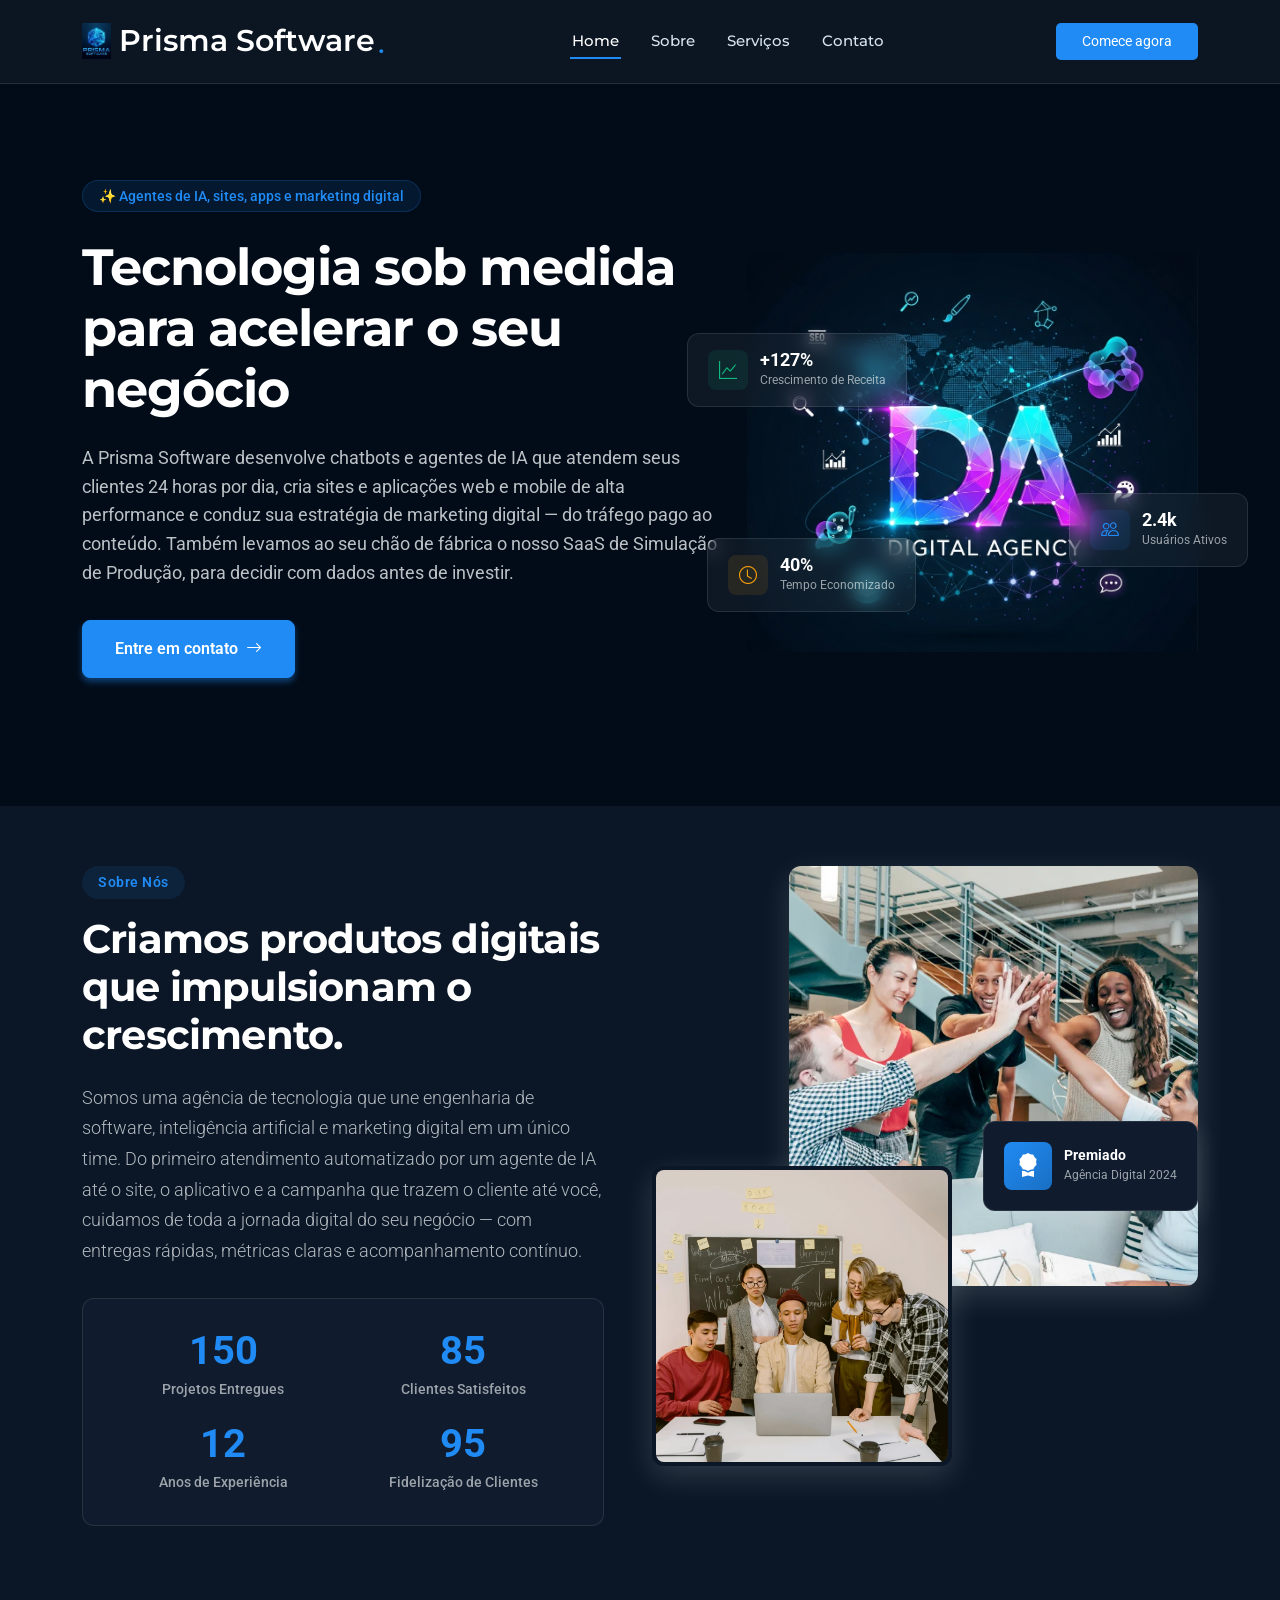
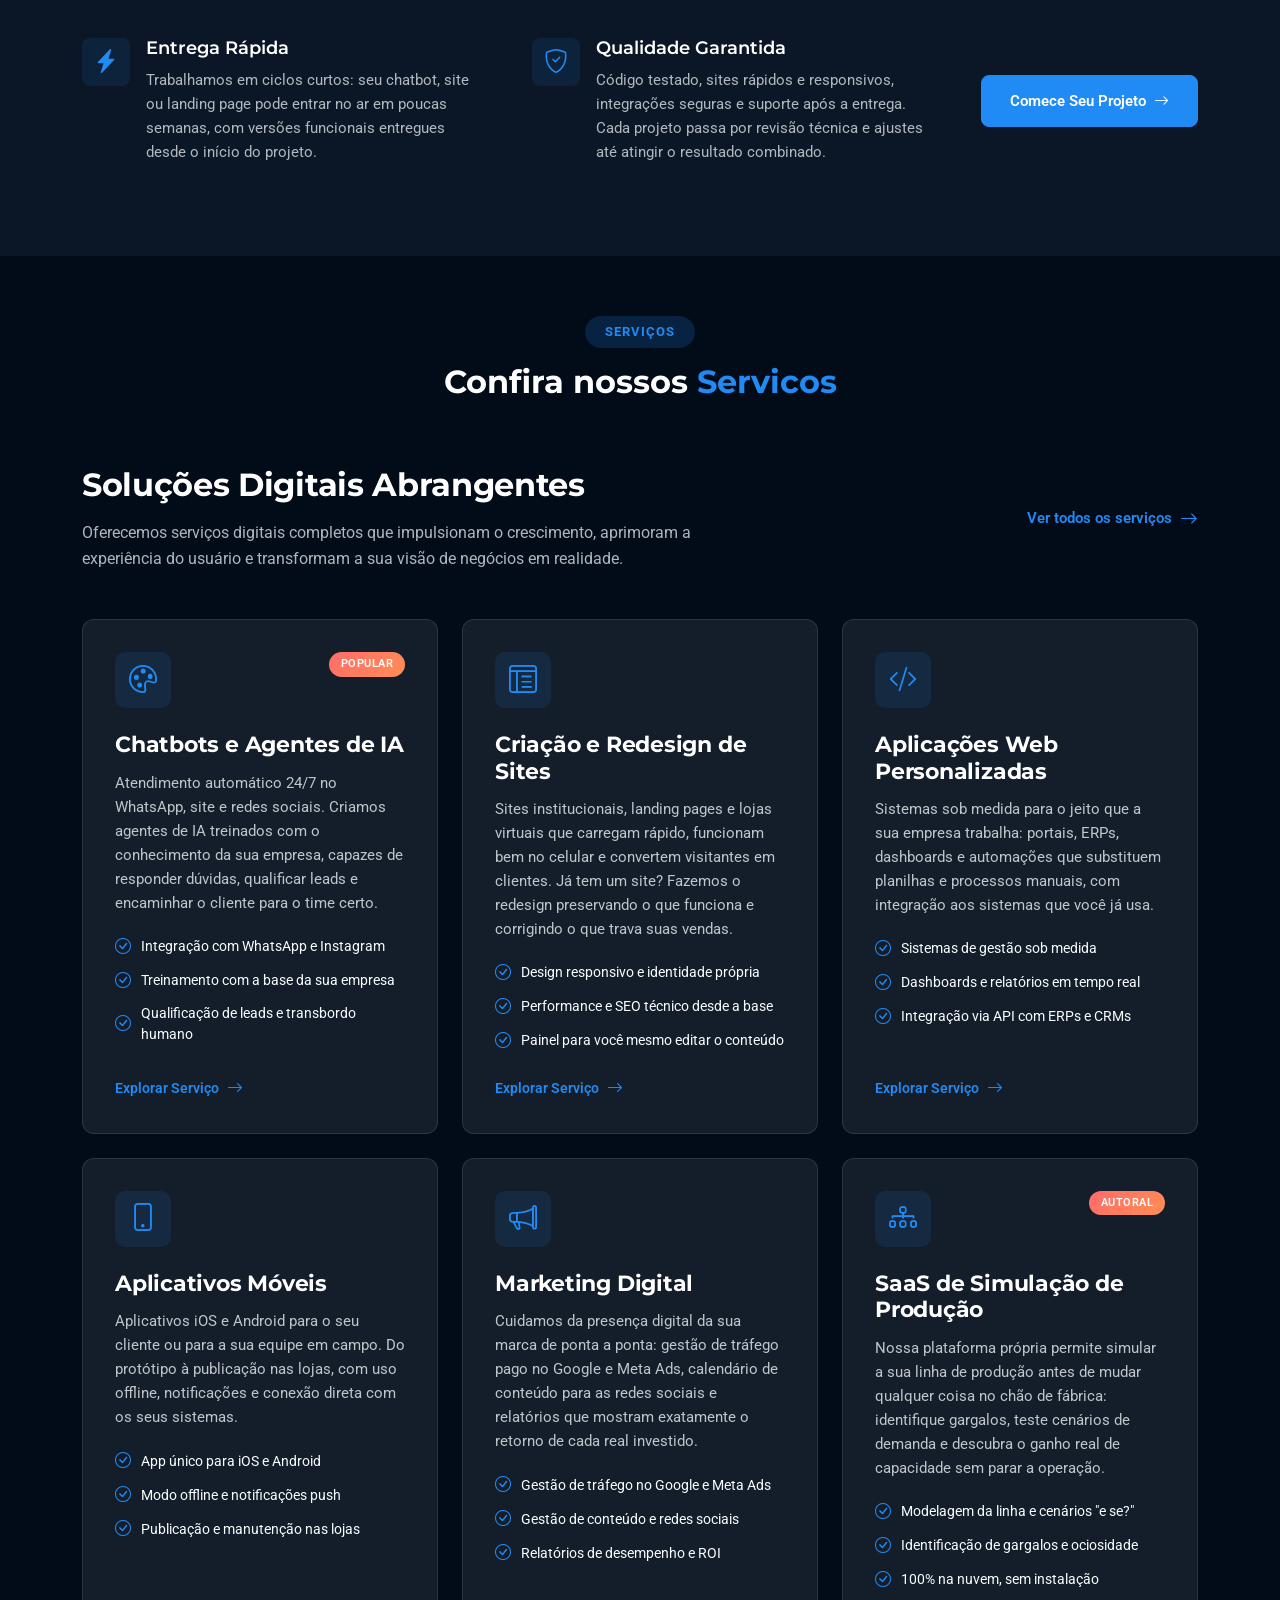
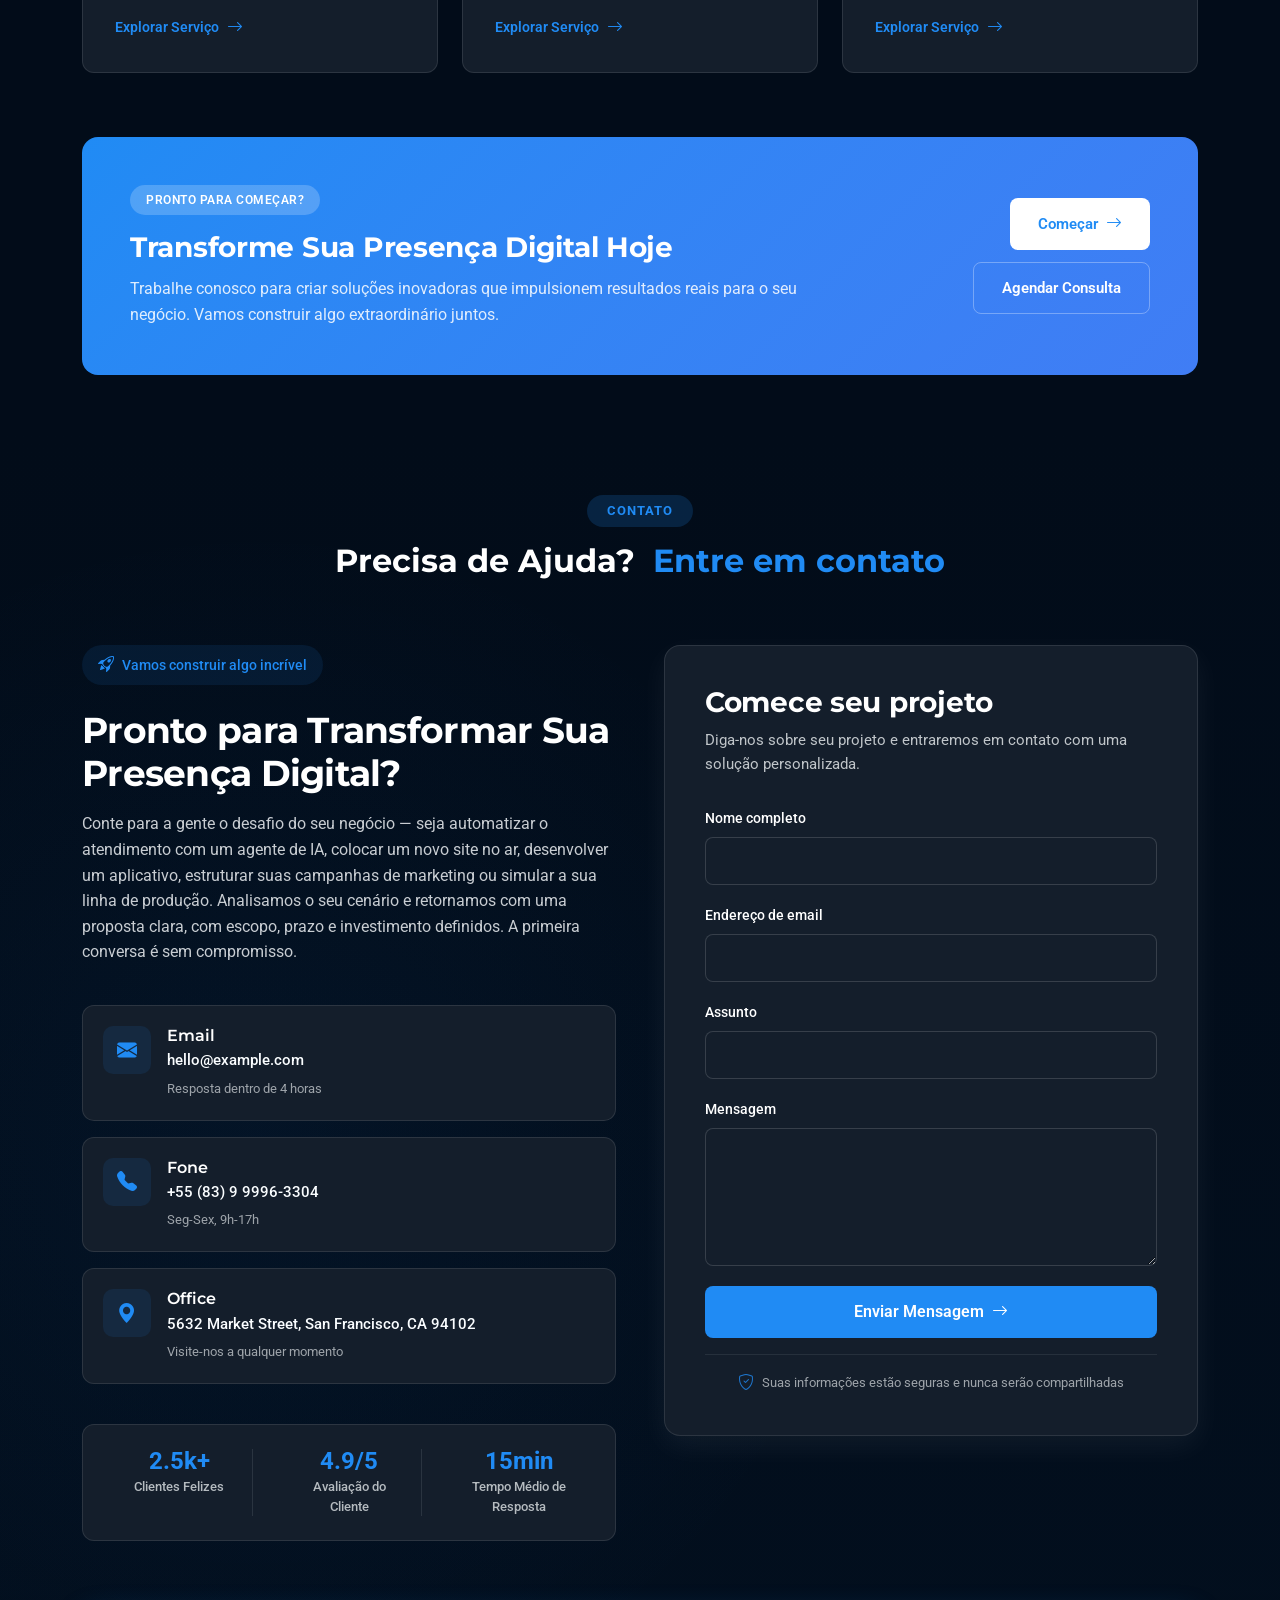
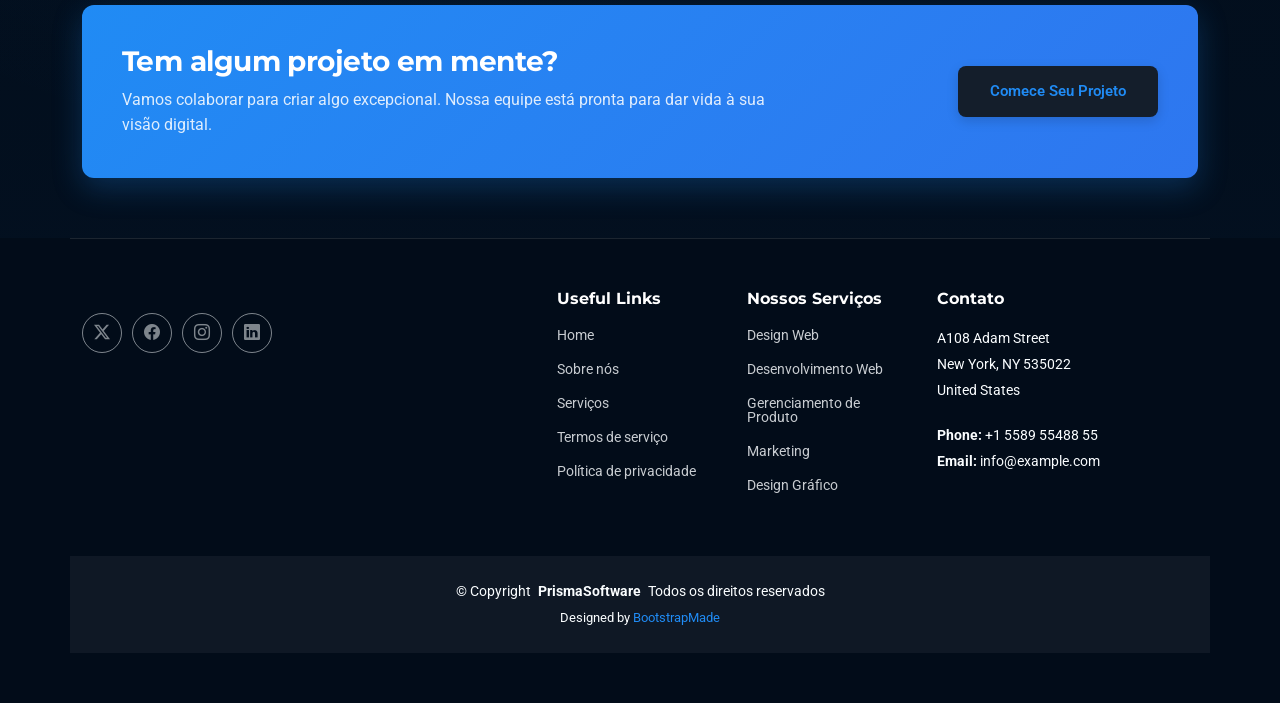
==== index.html @ b10275e1 "First commit" ====
<!DOCTYPE html><html lang="en"><head>
  <meta charset="utf-8">
  <meta content="width=device-width, initial-scale=1.0" name="viewport">
  <title>Index - Prisma Software</title>
  <meta name="description" content="">
  <meta name="keywords" content="">

  <meta name="robots" content="noindex, nofollow">

  <!-- Favicons -->
  <link href="images/favicon.png" rel="icon">
  <link href="images/apple-touch-icon.png" rel="apple-touch-icon">

  <!-- Fonts -->
  <link href="https://fonts.googleapis.com" rel="preconnect">
  <link href="https://fonts.gstatic.com" rel="preconnect" crossorigin="">
  <link href="https://fonts.googleapis.com/css2?family=Roboto:ital,wght@0,100;0,300;0,400;0,500;0,700;0,900;1,100;1,300;1,400;1,500;1,700;1,900&amp;family=Montserrat:ital,wght@0,100;0,200;0,300;0,400;0,500;0,600;0,700;0,800;0,900;1,100;1,200;1,300;1,400;1,500;1,600;1,700;1,800;1,900&amp;display=swap" rel="stylesheet">

  <!-- Vendor CSS Files -->
  <link href="css/bootstrap.min.css" rel="stylesheet">
  <link href="css/bootstrap-icons.css" rel="stylesheet">
  <link href="css/aos.css" rel="stylesheet">
  <link href="css/glightbox.min.css" rel="stylesheet">

  <!-- Main CSS File -->
  <link href="css/main.css" rel="stylesheet">

  <!-- =======================================================
  * Template Name: Forma
  * Template URL: https://bootstrapmade.com/forma-bootstrap-agency-template/
  * Updated: Nov 08 2025 with Bootstrap v5.3.8
  * Author: BootstrapMade.com
  * License: https://bootstrapmade.com/license/
  ======================================================== -->
</head>

<body class="index-page">

  <header id="header" class="header d-flex align-items-center sticky-top">
    <div class="container position-relative d-flex align-items-center justify-content-between">

      <a href="index.html" class="logo d-flex align-items-center me-auto me-xl-0">
        <!-- Uncomment the line below if you also wish to use an image logo -->
        <img src="images/logo.webp" alt="">
        <h1 class="sitename">Prisma Software</h1><span>.</span>
      </a>

      <nav id="navmenu" class="navmenu">
        <ul>
          <li><a href="#hero" class="active">Home</a></li>
          <li><a href="#about">Sobre</a></li>
          <li><a href="#services">Serviços</a></li>
          <!--
          <li class="dropdown"><a href="#"><span>Dropdown</span> <i class="bi bi-chevron-down toggle-dropdown"></i></a>
            <ul>
              <li><a href="#">Dropdown 1</a></li>
              <li class="dropdown"><a href="#"><span>Deep Dropdown</span> <i class="bi bi-chevron-down toggle-dropdown"></i></a>
                <ul>
                  <li><a href="#">Deep Dropdown 1</a></li>
                  <li><a href="#">Deep Dropdown 2</a></li>
                  <li><a href="#">Deep Dropdown 3</a></li>
                  <li><a href="#">Deep Dropdown 4</a></li>
                  <li><a href="#">Deep Dropdown 5</a></li>
                </ul>
              </li>
              <li><a href="#">Dropdown 2</a></li>
              <li><a href="#">Dropdown 3</a></li>
              <li><a href="#">Dropdown 4</a></li>
            </ul>
          </li>
          -->
          <li><a href="#contact">Contato</a></li>
        </ul>
        <i class="mobile-nav-toggle d-xl-none bi bi-list"></i>
      </nav>

      <a class="btn-getstarted" href="index.html#about">Comece agora</a>

    </div>
  </header>

  <main class="main">

    <!-- Hero Section -->
    <section id="hero" class="hero section">

      <div class="container">
        <div class="row align-items-center">
          <div class="col-lg-7" data-aos="fade-up" data-aos-delay="100">
            <div class="hero-content">
              <div class="hero-badge">
                <span class="badge">✨ Agentes de IA, sites, apps e marketing digital</span>
              </div>
              <h1>Tecnologia sob medida para acelerar o seu negócio</h1>
              <p>A Prisma Software desenvolve chatbots e agentes de IA que atendem seus clientes 24 horas por dia, cria sites e aplicações web e mobile de alta performance e conduz sua estratégia de marketing digital — do tráfego pago ao conteúdo. Também levamos ao seu chão de fábrica o nosso SaaS de Simulação de Produção, para decidir com dados antes de investir.</p>
              <div class="hero-buttons">
                <a href="#contact" class="btn btn-primary">
                  <span>Entre em contato</span>
                  <i class="bi bi-arrow-right ms-2"></i>
                </a>
              </div>
            </div>
          </div>
          <div class="col-lg-5" data-aos="fade-up" data-aos-delay="200">
            <div class="hero-visual">
              <div class="product-mockup">
                <div class="mockup-frame">
                  <img src="images/misc-17.webp" alt="Product Dashboard" class="img-fluid">
                </div>
                <div class="floating-card card-1" data-aos="fade-up" data-aos-delay="400">
                  <div class="card-icon">
                    <i class="bi bi-graph-up"></i>
                  </div>
                  <div class="card-content">
                    <div class="card-value">+127%</div>
                    <div class="card-label">Crescimento de Receita</div>
                  </div>
                </div>
                <div class="floating-card card-2" data-aos="fade-up" data-aos-delay="500">
                  <div class="card-icon">
                    <i class="bi bi-people"></i>
                  </div>
                  <div class="card-content">
                    <div class="card-value">2.4k</div>
                    <div class="card-label">Usuários Ativos</div>
                  </div>
                </div>
                <div class="floating-card card-3" data-aos="fade-up" data-aos-delay="600">
                  <div class="card-icon">
                    <i class="bi bi-clock"></i>
                  </div>
                  <div class="card-content">
                    <div class="card-value">40%</div>
                    <div class="card-label">Tempo Economizado</div>
                  </div>
                </div>
              </div>
            </div>
          </div>
        </div>
      </div>

      <div class="hero-background">
        <div class="gradient-blob blob-1"></div>
        <div class="gradient-blob blob-2"></div>
        <div class="grid-pattern"></div>
      </div>

    </section><!-- /Hero Section -->

    <!-- About Section -->
    <section id="about" class="about section light-background">

      <div class="container" data-aos="fade-up" data-aos-delay="100">

        <div class="row gy-4">

          <div class="col-lg-6" data-aos="fade-up" data-aos-delay="200">
            <div class="content-wrapper">
              <div class="section-badge">Sobre Nós</div>
              <h2>Criamos produtos digitais que impulsionam o crescimento.</h2>
              <p class="lead">Somos uma agência de tecnologia que une engenharia de software, inteligência artificial e marketing digital em um único time. Do primeiro atendimento automatizado por um agente de IA até o site, o aplicativo e a campanha que trazem o cliente até você, cuidamos de toda a jornada digital do seu negócio — com entregas rápidas, métricas claras e acompanhamento contínuo.</p>

              <div class="stats-grid">
                <div class="stat-item">
                  <div class="stat-number purecounter" data-purecounter-start="0" data-purecounter-end="150" data-purecounter-duration="1"></div>
                  <div class="stat-label">Projetos Entregues</div>
                </div>
                <div class="stat-item">
                  <div class="stat-number purecounter" data-purecounter-start="0" data-purecounter-end="85" data-purecounter-duration="1"></div>
                  <div class="stat-label">Clientes Satisfeitos</div>
                </div>
                <div class="stat-item">
                  <div class="stat-number purecounter" data-purecounter-start="0" data-purecounter-end="12" data-purecounter-duration="1"></div>
                  <div class="stat-label">Anos de Experiência</div>
                </div>
                <div class="stat-item">
                  <div class="stat-number purecounter" data-purecounter-start="0" data-purecounter-end="95" data-purecounter-duration="1">%</div>
                  <div class="stat-label">Fidelização de Clientes</div>
                </div>
              </div>

            </div>
          </div>

          <div class="col-lg-6" data-aos="fade-up" data-aos-delay="300">
            <div class="image-stack">
              <div class="image-card image-primary">
                <img src="images/about-7.webp" alt="Team collaboration" class="img-fluid">
              </div>
              <div class="image-card image-secondary">
                <img src="images/about-square-5.webp" alt="Digital workspace" class="img-fluid">
              </div>
              <div class="floating-badge">
                <div class="badge-icon">
                  <i class="bi bi-award-fill"></i>
                </div>
                <div class="badge-text">
                  <div class="badge-title">Premiado</div>
                  <div class="badge-subtitle">Agência Digital 2024</div>
                </div>
              </div>
            </div>
          </div>

          <div class="col-12" data-aos="fade-up" data-aos-delay="400">
            <div class="features-row">
              <div class="feature-item">
                <div class="feature-icon">
                  <i class="bi bi-lightning-charge-fill"></i>
                </div>
                <div class="feature-content">
                  <h4>Entrega Rápida</h4>
                  <p>Trabalhamos em ciclos curtos: seu chatbot, site ou landing page pode entrar no ar em poucas semanas, com versões funcionais entregues desde o início do projeto.</p>
                </div>
              </div>
              <div class="feature-item">
                <div class="feature-icon">
                  <i class="bi bi-shield-check"></i>
                </div>
                <div class="feature-content">
                  <h4>Qualidade Garantida</h4>
                  <p>Código testado, sites rápidos e responsivos, integrações seguras e suporte após a entrega. Cada projeto passa por revisão técnica e ajustes até atingir o resultado combinado.</p>
                </div>
              </div>
              <div class="cta-group">
                <a href="#contact" class="btn btn-primary">Comece Seu Projeto <i class="bi bi-arrow-right"></i></a>
              </div>
            </div>
          </div>

        </div>

      </div>

    </section><!-- /About Section -->

    <!-- Services Section -->
    <section id="services" class="services section">

      <!-- Section Title -->
      <div class="container section-title" data-aos="fade-up">
        <h2>Serviços</h2>
        <div><span>Confira nossos</span> <span class="description-title">Servicos</span></div>
      </div><!-- End Section Title -->

      <div class="container" data-aos="fade-up" data-aos-delay="100">

        <div class="section-intro">
          <div class="row align-items-center">
            <div class="col-lg-7">
              <h2 class="intro-title">Soluções Digitais Abrangentes</h2>
              <p class="intro-text">Oferecemos serviços digitais completos que impulsionam o crescimento, aprimoram a experiência do usuário e transformam a sua visão de negócios em realidade.</p>
            </div>
            <div class="col-lg-5 text-lg-end">
              <a href="#contact" class="btn-view-all">Ver todos os serviços <i class="bi bi-arrow-right"></i></a>
            </div>
          </div>
        </div>

        <div class="row gy-4">
          <div class="col-lg-4 col-md-6" data-aos="fade-up" data-aos-delay="150">
            <div class="service-item">
              <div class="service-header">
                <div class="icon-wrapper">
                  <i class="bi bi-palette"></i>
                </div>
                <span class="badge-popular">Popular</span>
              </div>
              <h3>Chatbots e Agentes de IA</h3>
              <p>Atendimento automático 24/7 no WhatsApp, site e redes sociais. Criamos agentes de IA treinados com o conhecimento da sua empresa, capazes de responder dúvidas, qualificar leads e encaminhar o cliente para o time certo.</p>
              <ul class="feature-list">
                <li><i class="bi bi-check-circle"></i> Integração com WhatsApp e Instagram</li>
                <li><i class="bi bi-check-circle"></i> Treinamento com a base da sua empresa</li>
                <li><i class="bi bi-check-circle"></i> Qualificação de leads e transbordo humano</li>
              </ul>
              <a href="#contact" class="service-cta">
                <span>Explorar Serviço</span>
                <i class="bi bi-arrow-right"></i>
              </a>
            </div>
          </div>

          <div class="col-lg-4 col-md-6" data-aos="fade-up" data-aos-delay="200">
            <div class="service-item">
              <div class="service-header">
                <div class="icon-wrapper">
                  <i class="bi bi-layout-text-window-reverse"></i>
                </div>
              </div>
              <h3>Criação e Redesign de Sites</h3>
              <p>Sites institucionais, landing pages e lojas virtuais que carregam rápido, funcionam bem no celular e convertem visitantes em clientes. Já tem um site? Fazemos o redesign preservando o que funciona e corrigindo o que trava suas vendas.</p>
              <ul class="feature-list">
                <li><i class="bi bi-check-circle"></i> Design responsivo e identidade própria</li>
                <li><i class="bi bi-check-circle"></i> Performance e SEO técnico desde a base</li>
                <li><i class="bi bi-check-circle"></i> Painel para você mesmo editar o conteúdo</li>
              </ul>
              <a href="#contact" class="service-cta">
                <span>Explorar Serviço</span>
                <i class="bi bi-arrow-right"></i>
              </a>
            </div>
          </div>

          <div class="col-lg-4 col-md-6" data-aos="fade-up" data-aos-delay="250">
            <div class="service-item">
              <div class="service-header">
                <div class="icon-wrapper">
                  <i class="bi bi-code-slash"></i>
                </div>
              </div>
              <h3>Aplicações Web Personalizadas</h3>
              <p>Sistemas sob medida para o jeito que a sua empresa trabalha: portais, ERPs, dashboards e automações que substituem planilhas e processos manuais, com integração aos sistemas que você já usa.</p>
              <ul class="feature-list">
                <li><i class="bi bi-check-circle"></i> Sistemas de gestão sob medida</li>
                <li><i class="bi bi-check-circle"></i> Dashboards e relatórios em tempo real</li>
                <li><i class="bi bi-check-circle"></i> Integração via API com ERPs e CRMs</li>
              </ul>
              <a href="#contact" class="service-cta">
                <span>Explorar Serviço</span>
                <i class="bi bi-arrow-right"></i>
              </a>
            </div>
          </div>

          <div class="col-lg-4 col-md-6" data-aos="fade-up" data-aos-delay="150">
            <div class="service-item">
              <div class="service-header">
                <div class="icon-wrapper">
                  <i class="bi bi-phone"></i>
                </div>
              </div>
              <h3>Aplicativos Móveis</h3>
              <p>Aplicativos iOS e Android para o seu cliente ou para a sua equipe em campo. Do protótipo à publicação nas lojas, com uso offline, notificações e conexão direta com os seus sistemas.</p>
              <ul class="feature-list">
                <li><i class="bi bi-check-circle"></i> App único para iOS e Android</li>
                <li><i class="bi bi-check-circle"></i> Modo offline e notificações push</li>
                <li><i class="bi bi-check-circle"></i> Publicação e manutenção nas lojas</li>
              </ul>
              <a href="#contact" class="service-cta">
                <span>Explorar Serviço</span>
                <i class="bi bi-arrow-right"></i>
              </a>
            </div>
          </div>

          <div class="col-lg-4 col-md-6" data-aos="fade-up" data-aos-delay="200">
            <div class="service-item">
              <div class="service-header">
                <div class="icon-wrapper">
                  <i class="bi bi-megaphone"></i>
                </div>
              </div>
              <h3>Marketing Digital</h3>
              <p>Cuidamos da presença digital da sua marca de ponta a ponta: gestão de tráfego pago no Google e Meta Ads, calendário de conteúdo para as redes sociais e relatórios que mostram exatamente o retorno de cada real investido.</p>
              <ul class="feature-list">
                <li><i class="bi bi-check-circle"></i> Gestão de tráfego no Google e Meta Ads</li>
                <li><i class="bi bi-check-circle"></i> Gestão de conteúdo e redes sociais</li>
                <li><i class="bi bi-check-circle"></i> Relatórios de desempenho e ROI</li>
              </ul>
              <a href="#contact" class="service-cta">
                <span>Explorar Serviço</span>
                <i class="bi bi-arrow-right"></i>
              </a>
            </div>
          </div>

          <div class="col-lg-4 col-md-6" data-aos="fade-up" data-aos-delay="250">
            <div class="service-item">
              <div class="service-header">
                <div class="icon-wrapper">
                  <i class="bi bi-diagram-3"></i>
                </div>
                <span class="badge-popular">Autoral</span>
              </div>
              <h3>SaaS de Simulação de Produção</h3>
              <p>Nossa plataforma própria permite simular a sua linha de produção antes de mudar qualquer coisa no chão de fábrica: identifique gargalos, teste cenários de demanda e descubra o ganho real de capacidade sem parar a operação.</p>
              <ul class="feature-list">
                <li><i class="bi bi-check-circle"></i> Modelagem da linha e cenários "e se?"</li>
                <li><i class="bi bi-check-circle"></i> Identificação de gargalos e ociosidade</li>
                <li><i class="bi bi-check-circle"></i> 100% na nuvem, sem instalação</li>
              </ul>
              <a href="#contact" class="service-cta">
                <span>Explorar Serviço</span>
                <i class="bi bi-arrow-right"></i>
              </a>
            </div>
          </div>

        </div>

        <div class="cta-banner" data-aos="fade-up" data-aos-delay="300">
          <div class="row align-items-center">
            <div class="col-lg-8">
              <div class="cta-content">
                <div class="cta-badge">Pronto para Começar?</div>
                <h3>Transforme Sua Presença Digital Hoje</h3>
                <p>Trabalhe conosco para criar soluções inovadoras que impulsionem resultados reais para o seu negócio. Vamos construir algo extraordinário juntos.</p>
              </div>
            </div>
            <div class="col-lg-4 text-lg-end">
              <a href="#contact" class="btn-primary">Começar <i class="bi bi-arrow-right"></i></a>
              <a href="#contact" class="btn-secondary">Agendar Consulta</a>
            </div>
          </div>
        </div>

      </div>

    </section><!-- /Services Section -->

    <!-- Contact Section -->
    <section id="contact" class="contact section">

      <!-- Section Title -->
      <div class="container section-title" data-aos="fade-up">
        <h2>Contato</h2>
        <div><span>Precisa de Ajuda?&nbsp;</span> <span class="description-title">Entre em contato</span></div>
      </div><!-- End Section Title -->

      <div class="container">

        <div class="row g-5">

          <div class="col-lg-6">
            <div class="contact-intro">
              <div class="intro-badge">
                <i class="bi bi-rocket-takeoff"></i>
                <span>Vamos construir algo incrível</span>
              </div>
              <h2>Pronto para Transformar Sua Presença Digital?</h2>
              <p>Conte para a gente o desafio do seu negócio — seja automatizar o atendimento com um agente de IA, colocar um novo site no ar, desenvolver um aplicativo, estruturar suas campanhas de marketing ou simular a sua linha de produção. Analisamos o seu cenário e retornamos com uma proposta clara, com escopo, prazo e investimento definidos. A primeira conversa é sem compromisso.</p>
            </div>

            <div class="contact-channels">
              <div class="channel-card">
                <div class="channel-icon">
                  <i class="bi bi-envelope-fill"></i>
                </div>
                <div class="channel-info">
                  <h5>Email</h5>
                  <p><a href="/cdn-cgi/l/email-protection" class="__cf_email__" data-cfemail="8de5e8e1e1e2cde8f5ece0fde1e8a3eee2e0">[email&nbsp;protected]</a></p>
                  <span class="channel-meta">Resposta dentro de 4 horas</span>
                </div>
              </div>

              <div class="channel-card">
                <div class="channel-icon">
                  <i class="bi bi-telephone-fill"></i>
                </div>
                <div class="channel-info">
                  <h5>Fone</h5>
                  <p>+55 (83) 9 9996-3304</p>
                  <span class="channel-meta">Seg-Sex, 9h-17h</span>
                </div>
              </div>

              <div class="channel-card">
                <div class="channel-icon">
                  <i class="bi bi-geo-alt-fill"></i>
                </div>
                <div class="channel-info">
                  <h5>Office</h5>
                  <p>5632 Market Street, San Francisco, CA 94102</p>
                  <span class="channel-meta">Visite-nos a qualquer momento</span>
                </div>
              </div>
            </div>

            <div class="trust-indicators">
              <div class="indicator-item">
                <div class="indicator-value">2.5k+</div>
                <div class="indicator-label">Clientes Felizes</div>
              </div>
              <div class="indicator-item">
                <div class="indicator-value">4.9/5</div>
                <div class="indicator-label">Avaliação do Cliente</div>
              </div>
              <div class="indicator-item">
                <div class="indicator-value">15min</div>
                <div class="indicator-label">Tempo Médio de Resposta</div>
              </div>
            </div>
          </div>

          <div class="col-lg-6">
            <div class="form-wrapper">
              <div class="form-header">
                <h3>Comece seu projeto</h3>
                <p>Diga-nos sobre seu projeto e entraremos em contato com uma solução personalizada.</p>
              </div>

              <form action="forms/contact.php" method="post" class="php-email-form">
                <div class="form-group">
                  <label>Nome completo</label>
                  <input type="text" name="name" class="form-control" required="">
                </div>

                <div class="form-group">
                  <label>Endereço de email</label>
                  <input type="email" name="email" class="form-control" required="">
                </div>

                <div class="form-group">
                  <label for="company">Assunto</label>
                  <input type="text" name="subject" class="form-control" required="">
                </div>

                <div class="form-group">
                  <label>Mensagem</label>
                  <textarea name="message" class="form-control" rows="5" required=""></textarea>
                </div>

                <!-- Honeypot anti-spam: invisível para pessoas, preenchido por bots -->
                <div class="hp-field" aria-hidden="true">
                  <label for="website">Não preencha este campo</label>
                  <input type="text" name="website" id="website" tabindex="-1" autocomplete="off">
                </div>

                <div class="loading">Loading</div>
                <div class="error-message"></div>
                <div class="sent-message">Sua mensagem foi enviada. Obrigado!</div>

                <button type="submit" class="submit-btn">
                  <span>Enviar Mensagem</span>
                  <i class="bi bi-arrow-right"></i>
                </button>

                <div class="form-footer">
                  <i class="bi bi-shield-check"></i>
                  <span>Suas informações estão seguras e nunca serão compartilhadas</span>
                </div>
              </form>
            </div>
          </div>

        </div>

        <div class="cta-box" data-aos="fade-up" data-aos-delay="400">
          <div class="row align-items-center">
            <div class="col-lg-8">
              <h3>Tem algum projeto em mente?</h3>
              <p>Vamos colaborar para criar algo excepcional. Nossa equipe está pronta para dar vida à sua visão digital.</p>
            </div>
            <div class="col-lg-4 text-lg-end">
              <a href="#contact" class="btn-primary">Comece Seu Projeto</a>
            </div>
          </div>
        </div>

      </div>

    </section><!-- /Contact Section -->

  </main>

  <footer id="footer" class="footer">

    <div class="container footer-top">
      <div class="row gy-4">
        <div class="col-lg-5 col-md-12 footer-about">
          <div class="social-links d-flex mt-4">
            <a href=""><i class="bi bi-twitter-x"></i></a>
            <a href=""><i class="bi bi-facebook"></i></a>
            <a href=""><i class="bi bi-instagram"></i></a>
            <a href=""><i class="bi bi-linkedin"></i></a>
          </div>
        </div>

        <div class="col-lg-2 col-6 footer-links">
          <h4>Useful Links</h4>
          <ul>
            <li><a href="#">Home</a></li>
            <li><a href="#">Sobre nós</a></li>
            <li><a href="#">Serviços</a></li>
            <li><a href="#">Termos de serviço</a></li>
            <li><a href="#">Política de privacidade</a></li>
          </ul>
        </div>

        <div class="col-lg-2 col-6 footer-links">
          <h4>Nossos Serviços</h4>
          <ul>
            <li><a href="#">Design Web</a></li>
            <li><a href="#">Desenvolvimento Web</a></li>
            <li><a href="#">Gerenciamento de Produto</a></li>
            <li><a href="#">Marketing</a></li>
            <li><a href="#">Design Gráfico</a></li>
          </ul>
        </div>

        <div class="col-lg-3 col-md-12 footer-contact text-center text-md-start">
          <h4>Contato</h4>
          <p>A108 Adam Street</p>
          <p>New York, NY 535022</p>
          <p>United States</p>
          <p class="mt-4"><strong>Phone:</strong> <span>+1 5589 55488 55</span></p>
          <p><strong>Email:</strong> <span><a href="/cdn-cgi/l/email-protection" class="__cf_email__" data-cfemail="721b1c141d32170a131f021e175c111d1f">[email&nbsp;protected]</a></span></p>
        </div>

      </div>
    </div>

    <div class="container copyright text-center mt-4">
      <p>© <span>Copyright</span> <strong class="px-1 sitename">PrismaSoftware</strong> <span>Todos os direitos reservados</span></p>
      <div class="credits">
        <!-- All the links in the footer should remain intact. -->
        <!-- You can delete the links only if you've purchased the pro version. -->
        <!-- Licensing information: https://bootstrapmade.com/license/ -->
        <!-- Purchase the pro version with working PHP/AJAX contact form: [buy-url] -->
        Designed by <a href="https://bootstrapmade.com/">BootstrapMade</a>
      </div>
    </div>

  </footer>

  <!-- Scroll Top -->
  <a href="#" id="scroll-top" class="scroll-top d-flex align-items-center justify-content-center"><i class="bi bi-arrow-up-short"></i></a>

  <!-- Preloader -->
  <div id="preloader"></div>

  <!-- Vendor JS Files -->
  <script data-cfasync="false" src="js/email-decode.min.js"></script><script src="js/bootstrap.bundle.min.js"></script>
  <script src="js/validate.js"></script>
  <script src="js/aos.js"></script>
  <script src="js/glightbox.min.js"></script>
  <script src="js/purecounter_vanilla.js"></script>
  <script src="js/imagesloaded.pkgd.min.js"></script>
  <script src="js/isotope.pkgd.min.js"></script>

  <!-- Main JS File -->
  <script src="js/main.js"></script>

<script type="module" src="https://static.cloudflareinsights.com/beacon.min.js/v4513226cdae34746b4dedf0b4dfa099e1781791509496" data-cf-beacon="{&quot;version&quot;:&quot;2024.11.0&quot;,&quot;token&quot;:&quot;68c5ca450bae485a842ff76066d69420&quot;}"></script>


</body></html>
---- css/main.css ----
/**
* Template Name: Forma
* Template URL: https://bootstrapmade.com/forma-bootstrap-agency-template/
* Updated: Nov 08 2025 with Bootstrap v5.3.8
* Author: BootstrapMade.com
* License: https://bootstrapmade.com/license/
*/

@charset "UTF-8";

/*--------------------------------------------------------------
# Font & Color Variables
# Help: https://bootstrapmade.com/color-system/
--------------------------------------------------------------*/
/* Fonts */
:root {
  --default-font: "Roboto",  system-ui, -apple-system, "Segoe UI", Roboto, "Helvetica Neue", Arial, "Noto Sans", "Liberation Sans", sans-serif, "Apple Color Emoji", "Segoe UI Emoji", "Segoe UI Symbol", "Noto Color Emoji";
  --heading-font: "Montserrat",  sans-serif;
  --nav-font: "Montserrat",  sans-serif;
}

/* Global Colors - The following color variables are used throughout the website. Updating them here will change the color scheme of the entire website */
:root { 
  --background-color: #020c19; /* Background color for the entire website, including individual sections */
  --default-color: #fafdff; /* Default color used for the majority of the text content across the entire website */
  --heading-color: #ffffff; /* Color for headings, subheadings and title throughout the website */
  --accent-color: #208bf4; /* Accent color that represents your brand on the website. It's used for buttons, links, and other elements that need to stand out */
  --surface-color: #141e2b; /* The surface color is used as a background of boxed elements within sections, such as cards, icon boxes, or other elements that require a visual separation from the global background. */
  --contrast-color: #ffffff; /* Contrast color for text, ensuring readability against backgrounds of accent, heading, or default colors. */
}

/* Nav Menu Colors - The following color variables are used specifically for the navigation menu. They are separate from the global colors to allow for more customization options */
:root {
  --nav-color: #d8e4f0;  /* The default color of the main navmenu links */
  --nav-hover-color: #ffffff; /* Applied to main navmenu links when they are hovered over or active */
  --nav-mobile-background-color: #1b2634; /* Used as the background color for mobile navigation menu */
  --nav-dropdown-background-color: #1b2634; /* Used as the background color for dropdown items that appear when hovering over primary navigation items */
  --nav-dropdown-color: #fafdff; /* Used for navigation links of the dropdown items in the navigation menu. */
  --nav-dropdown-hover-color: #208bf4; /* Similar to --nav-hover-color, this color is applied to dropdown navigation links when they are hovered over. */
}

/* Color Presets - These classes override global colors when applied to any section or element, providing reuse of the sam color scheme. */

.light-background {
  --background-color: #0b1727;
  --surface-color: #101c2d;
}

.dark-background {
  --background-color: #000000;
  --default-color: #ffffff;
  --heading-color: #ffffff;
  --surface-color: #020c19;
  --contrast-color: #ffffff;
}

/* Smooth scroll */
:root {
  scroll-behavior: smooth;
}

/*--------------------------------------------------------------
# General Styling & Shared Classes
--------------------------------------------------------------*/
body {
  color: var(--default-color);
  background-color: var(--background-color);
  font-family: var(--default-font);
}

a {
  color: var(--accent-color);
  text-decoration: none;
  transition: 0.3s;
}

a:hover {
  color: color-mix(in srgb, var(--accent-color), transparent 25%);
  text-decoration: none;
}

h1,
h2,
h3,
h4,
h5,
h6 {
  color: var(--heading-color);
  font-family: var(--heading-font);
}

/* PHP Email Form Messages
------------------------------*/
.php-email-form .error-message {
  display: none;
  background: #df1529;
  color: #ffffff;
  text-align: left;
  padding: 15px;
  margin-bottom: 24px;
  font-weight: 600;
}

.php-email-form .sent-message {
  display: none;
  color: #ffffff;
  background: #059652;
  text-align: center;
  padding: 15px;
  margin-bottom: 24px;
  font-weight: 600;
}

.php-email-form .loading {
  display: none;
  background: var(--surface-color);
  text-align: center;
  padding: 15px;
  margin-bottom: 24px;
}

.php-email-form .loading:before {
  content: "";
  display: inline-block;
  border-radius: 50%;
  width: 24px;
  height: 24px;
  margin: 0 10px -6px 0;
  border: 3px solid var(--accent-color);
  border-top-color: var(--surface-color);
  animation: php-email-form-loading 1s linear infinite;
}

@keyframes php-email-form-loading {
  0% {
    transform: rotate(0deg);
  }

  100% {
    transform: rotate(360deg);
  }
}

/*--------------------------------------------------------------
# Global Header
--------------------------------------------------------------*/
.header {
  --background-color: #0c1623;
  --surface-color: #1b2430;
  color: var(--default-color);
  background-color: var(--background-color);
  padding: 15px 0;
  transition: all 0.5s;
  z-index: 997;
  border-bottom: 1px solid color-mix(in srgb, var(--default-color), transparent 90%);
}

.header .logo {
  line-height: 1;
}

.header .logo img {
  max-height: 36px;
  margin-right: 8px;
}

.header .logo h1 {
  font-size: 30px;
  margin: 0;
  font-weight: 600;
  color: var(--heading-color);
}

.header .logo span {
  font-size: 34px;
  padding-left: 2px;
  color: var(--accent-color);
}

.header .btn-getstarted,
.header .btn-getstarted:focus {
  color: var(--contrast-color);
  background: var(--accent-color);
  font-size: 14px;
  padding: 8px 26px;
  margin: 0;
  border-radius: 5px;
  transition: 0.3s;
}

.header .btn-getstarted:hover,
.header .btn-getstarted:focus:hover {
  color: var(--contrast-color);
  background: color-mix(in srgb, var(--accent-color), transparent 15%);
}

@media (max-width: 1200px) {
  .header .logo {
    order: 1;
  }

  .header .btn-getstarted {
    order: 2;
    margin: 0 15px 0 0;
    padding: 6px 20px;
  }

  .header .navmenu {
    order: 3;
  }
}

/*--------------------------------------------------------------
# Navigation Menu
--------------------------------------------------------------*/
/* Desktop Navigation */
@media (min-width: 1200px) {
  .navmenu {
    padding: 0;
  }

  .navmenu ul {
    margin: 0;
    padding: 0;
    display: flex;
    list-style: none;
    align-items: center;
  }

  .navmenu li {
    position: relative;
  }

  .navmenu>ul>li {
    white-space: nowrap;
    padding: 15px 14px;
  }

  .navmenu>ul>li:last-child {
    padding-right: 0;
  }

  .navmenu a,
  .navmenu a:focus {
    color: var(--nav-color);
    font-size: 15px;
    padding: 0 2px;
    font-family: var(--nav-font);
    font-weight: 500;
    display: flex;
    align-items: center;
    justify-content: space-between;
    white-space: nowrap;
    transition: 0.3s;
    position: relative;
  }

  .navmenu a i,
  .navmenu a:focus i {
    font-size: 12px;
    line-height: 0;
    margin-left: 5px;
    transition: 0.3s;
  }

  .navmenu>ul>li>a:before {
    content: "";
    position: absolute;
    width: 100%;
    height: 2px;
    bottom: -6px;
    left: 0;
    background-color: var(--accent-color);
    visibility: hidden;
    width: 0px;
    transition: all 0.3s ease-in-out 0s;
  }

  .navmenu a:hover:before,
  .navmenu li:hover>a:before,
  .navmenu .active:before {
    visibility: visible;
    width: 100%;
  }

  .navmenu li:hover>a,
  .navmenu .active,
  .navmenu .active:focus {
    color: var(--nav-hover-color);
  }

  .navmenu .dropdown ul {
    margin: 0;
    padding: 10px 0;
    background: var(--nav-dropdown-background-color);
    display: block;
    position: absolute;
    visibility: hidden;
    left: 14px;
    top: 130%;
    opacity: 0;
    transition: 0.3s;
    border-radius: 4px;
    z-index: 99;
    box-shadow: 0px 0px 30px rgba(0, 0, 0, 0.1);
  }

  .navmenu .dropdown ul li {
    min-width: 200px;
  }

  .navmenu .dropdown ul a {
    padding: 10px 20px;
    font-size: 15px;
    text-transform: none;
    color: var(--nav-dropdown-color);
  }

  .navmenu .dropdown ul a i {
    font-size: 12px;
  }

  .navmenu .dropdown ul a:hover,
  .navmenu .dropdown ul .active:hover,
  .navmenu .dropdown ul li:hover>a {
    color: var(--nav-dropdown-hover-color);
  }

  .navmenu .dropdown:hover>ul {
    opacity: 1;
    top: 100%;
    visibility: visible;
  }

  .navmenu .dropdown .dropdown ul {
    top: 0;
    left: -90%;
    visibility: hidden;
  }

  .navmenu .dropdown .dropdown:hover>ul {
    opacity: 1;
    top: 0;
    left: -100%;
    visibility: visible;
  }
}

/* Mobile Navigation */
@media (max-width: 1199px) {
  .mobile-nav-toggle {
    color: var(--nav-color);
    font-size: 28px;
    line-height: 0;
    margin-right: 10px;
    cursor: pointer;
    transition: color 0.3s;
  }

  .navmenu {
    padding: 0;
    z-index: 9997;
  }

  .navmenu ul {
    display: none;
    list-style: none;
    position: absolute;
    inset: 60px 20px 20px 20px;
    padding: 10px 0;
    margin: 0;
    border-radius: 6px;
    background-color: var(--nav-mobile-background-color);
    border: 1px solid color-mix(in srgb, var(--default-color), transparent 90%);
    box-shadow: none;
    overflow-y: auto;
    transition: 0.3s;
    z-index: 9998;
  }

  .navmenu a,
  .navmenu a:focus {
    color: var(--nav-dropdown-color);
    padding: 10px 20px;
    font-family: var(--nav-font);
    font-size: 17px;
    font-weight: 500;
    display: flex;
    align-items: center;
    justify-content: space-between;
    white-space: nowrap;
    transition: 0.3s;
  }

  .navmenu a i,
  .navmenu a:focus i {
    font-size: 12px;
    line-height: 0;
    margin-left: 5px;
    width: 30px;
    height: 30px;
    display: flex;
    align-items: center;
    justify-content: center;
    border-radius: 50%;
    transition: 0.3s;
    background-color: color-mix(in srgb, var(--accent-color), transparent 90%);
  }

  .navmenu a i:hover,
  .navmenu a:focus i:hover {
    background-color: var(--accent-color);
    color: var(--contrast-color);
  }

  .navmenu a:hover,
  .navmenu .active,
  .navmenu .active:focus {
    color: var(--nav-dropdown-hover-color);
  }

  .navmenu .active i,
  .navmenu .active:focus i {
    background-color: var(--accent-color);
    color: var(--contrast-color);
    transform: rotate(180deg);
  }

  .navmenu .dropdown ul {
    position: static;
    display: none;
    z-index: 99;
    padding: 10px 0;
    margin: 10px 20px;
    background-color: var(--nav-dropdown-background-color);
    transition: all 0.5s ease-in-out;
  }

  .navmenu .dropdown ul ul {
    background-color: rgba(33, 37, 41, 0.1);
  }

  .navmenu .dropdown>.dropdown-active {
    display: block;
    background-color: rgba(33, 37, 41, 0.03);
  }

  .mobile-nav-active {
    overflow: hidden;
  }

  .mobile-nav-active .mobile-nav-toggle {
    color: #fff;
    position: absolute;
    font-size: 32px;
    top: 15px;
    right: 15px;
    margin-right: 0;
    z-index: 9999;
  }

  .mobile-nav-active .navmenu {
    position: fixed;
    overflow: hidden;
    inset: 0;
    background: rgba(33, 37, 41, 0.8);
    transition: 0.3s;
  }

  .mobile-nav-active .navmenu>ul {
    display: block;
  }
}

/*--------------------------------------------------------------
# Global Footer
--------------------------------------------------------------*/
.footer {
  color: var(--default-color);
  background-color: var(--background-color);
  font-size: 14px;
  padding-bottom: 50px;
  position: relative;
}

.footer .footer-top {
  padding-top: 50px;
  border-top: 1px solid color-mix(in srgb, var(--default-color), transparent 90%);
}

.footer .footer-about .logo {
  line-height: 1;
  margin-bottom: 25px;
}

.footer .footer-about .logo img {
  max-height: 40px;
  margin-right: 6px;
}

.footer .footer-about .logo span {
  color: var(--heading-color);
  font-size: 30px;
  font-weight: 700;
  letter-spacing: 1px;
  font-family: var(--heading-font);
}

.footer .footer-about p {
  font-size: 14px;
  font-family: var(--heading-font);
}

.footer .social-links a {
  display: flex;
  align-items: center;
  justify-content: center;
  width: 40px;
  height: 40px;
  border-radius: 50%;
  border: 1px solid color-mix(in srgb, var(--default-color), transparent 50%);
  font-size: 16px;
  color: color-mix(in srgb, var(--default-color), transparent 50%);
  margin-right: 10px;
  transition: 0.3s;
}

.footer .social-links a:hover {
  color: var(--accent-color);
  border-color: var(--accent-color);
}

.footer h4 {
  font-size: 16px;
  font-weight: bold;
  position: relative;
  padding-bottom: 12px;
}

.footer .footer-links {
  margin-bottom: 30px;
}

.footer .footer-links ul {
  list-style: none;
  padding: 0;
  margin: 0;
}

.footer .footer-links ul i {
  padding-right: 2px;
  font-size: 12px;
  line-height: 0;
}

.footer .footer-links ul li {
  padding: 10px 0;
  display: flex;
  align-items: center;
}

.footer .footer-links ul li:first-child {
  padding-top: 0;
}

.footer .footer-links ul a {
  color: color-mix(in srgb, var(--default-color), transparent 20%);
  display: inline-block;
  line-height: 1;
}

.footer .footer-links ul a:hover {
  color: var(--accent-color);
}

.footer .footer-contact p {
  margin-bottom: 5px;
}

.footer .copyright {
  padding-top: 25px;
  padding-bottom: 25px;
  background-color: color-mix(in srgb, var(--default-color), transparent 95%);
}

.footer .copyright p {
  margin-bottom: 0;
}

.footer .credits {
  margin-top: 6px;
  font-size: 13px;
}

/*--------------------------------------------------------------
# Preloader
--------------------------------------------------------------*/
#preloader {
  position: fixed;
  inset: 0;
  z-index: 999999;
  overflow: hidden;
  background: var(--background-color);
  transition: all 0.6s ease-out;
}

#preloader:before {
  content: "";
  position: fixed;
  top: calc(50% - 30px);
  left: calc(50% - 30px);
  border: 6px solid #ffffff;
  border-color: var(--accent-color) transparent var(--accent-color) transparent;
  border-radius: 50%;
  width: 60px;
  height: 60px;
  animation: animate-preloader 1.5s linear infinite;
}

@keyframes animate-preloader {
  0% {
    transform: rotate(0deg);
  }

  100% {
    transform: rotate(360deg);
  }
}

/*--------------------------------------------------------------
# Scroll Top Button
--------------------------------------------------------------*/
.scroll-top {
  position: fixed;
  visibility: hidden;
  opacity: 0;
  right: 15px;
  bottom: 15px;
  z-index: 99999;
  background-color: var(--accent-color);
  width: 40px;
  height: 40px;
  border-radius: 4px;
  transition: all 0.4s;
}

.scroll-top i {
  font-size: 24px;
  color: var(--contrast-color);
  line-height: 0;
}

.scroll-top:hover {
  background-color: color-mix(in srgb, var(--accent-color), transparent 20%);
  color: var(--contrast-color);
}

.scroll-top.active {
  visibility: visible;
  opacity: 1;
}

/*--------------------------------------------------------------
# Disable aos animation delay on mobile devices
--------------------------------------------------------------*/
@media screen and (max-width: 768px) {
  [data-aos-delay] {
    transition-delay: 0 !important;
  }
}

/*--------------------------------------------------------------
# Global Page Titles & Breadcrumbs
--------------------------------------------------------------*/
.page-title {
  color: var(--default-color);
  background-color: var(--background-color);
  position: relative;
}

.page-title .heading {
  padding: 80px 0;
  border-top: 1px solid color-mix(in srgb, var(--default-color), transparent 90%);
}

.page-title .heading h1 {
  font-size: 38px;
  font-weight: 700;
}

.page-title nav {
  background-color: color-mix(in srgb, var(--default-color), transparent 92%);
  padding: 20px 0;
}

.page-title nav ol {
  display: flex;
  flex-wrap: wrap;
  list-style: none;
  padding: 0;
  margin: 0;
  font-size: 16px;
  font-weight: 400;
}

.page-title nav ol li+li {
  padding-left: 10px;
}

.page-title nav ol li+li::before {
  content: "/";
  display: inline-block;
  padding-right: 10px;
  color: color-mix(in srgb, var(--default-color), transparent 70%);
}

/*--------------------------------------------------------------
# Global Sections
--------------------------------------------------------------*/
section,
.section {
  color: var(--default-color);
  background-color: var(--background-color);
  padding: 60px 0;
  scroll-margin-top: 90px;
  overflow: clip;
}

@media (max-width: 1199px) {

  section,
  .section {
    scroll-margin-top: 66px;
  }
}

/*--------------------------------------------------------------
# Global Section Titles
--------------------------------------------------------------*/
.section-title {
  text-align: center;
  padding-bottom: 60px;
  position: relative;
}

.section-title h2 {
  font-size: 13px;
  letter-spacing: 1px;
  font-weight: 700;
  padding: 8px 20px;
  margin: 0;
  background: color-mix(in srgb, var(--accent-color), transparent 82%);
  color: var(--accent-color);
  display: inline-block;
  text-transform: uppercase;
  border-radius: 50px;
  font-family: var(--default-font);
}

.section-title div {
  color: var(--heading-color);
  margin: 10px 0 0 0;
  font-size: 32px;
  font-weight: 700;
  font-family: var(--heading-font);
}

.section-title div .description-title {
  color: var(--accent-color);
}

/*--------------------------------------------------------------
# Hero Section
--------------------------------------------------------------*/
.hero {
  position: relative;
  overflow: hidden;
  padding: 96px 0 80px;
}

.hero .hero-content .hero-badge {
  margin-bottom: 24px;
}

.hero .hero-content .hero-badge .badge {
  display: inline-flex;
  align-items: center;
  padding: 8px 16px;
  background: color-mix(in srgb, var(--accent-color), transparent 90%);
  color: var(--accent-color);
  border-radius: 50px;
  font-size: 14px;
  font-weight: 500;
  border: 1px solid color-mix(in srgb, var(--accent-color), transparent 80%);
}

.hero .hero-content h1 {
  font-size: 3.2rem;
  font-weight: 700;
  line-height: 1.2;
  margin-bottom: 24px;
  letter-spacing: -0.02em;
}

@media (max-width: 992px) {
  .hero .hero-content h1 {
    font-size: 3rem;
  }
}

@media (max-width: 768px) {
  .hero .hero-content h1 {
    font-size: 2.5rem;
  }
}

.hero .hero-content p {
  font-size: 18px;
  line-height: 1.6;
  color: color-mix(in srgb, var(--default-color), transparent 25%);
  margin-bottom: 32px;
}

.hero .hero-buttons {
  display: flex;
  gap: 16px;
  margin-bottom: 48px;
  flex-wrap: wrap;
}

.hero .hero-buttons .btn {
  display: inline-flex;
  align-items: center;
  padding: 16px 32px;
  font-weight: 600;
  border-radius: 8px;
  text-decoration: none;
  transition: all 0.3s ease;
  font-size: 16px;
}

.hero .hero-buttons .btn.btn-primary {
  background: var(--accent-color);
  color: var(--contrast-color);
  border: 1px solid var(--accent-color);
  box-shadow: 0 4px 6px color-mix(in srgb, var(--accent-color), transparent 60%);
}

.hero .hero-buttons .btn.btn-primary:hover {
  background: color-mix(in srgb, var(--accent-color), black 10%);
  border-color: color-mix(in srgb, var(--accent-color), black 10%);
  transform: translateY(-2px);
  box-shadow: 0 6px 12px color-mix(in srgb, var(--accent-color), transparent 50%);
}

.hero .hero-buttons .btn.btn-outline {
  background: var(--surface-color);
  color: var(--default-color);
  border: 1px solid color-mix(in srgb, var(--default-color), transparent 80%);
}

.hero .hero-buttons .btn.btn-outline:hover {
  background: color-mix(in srgb, var(--accent-color), transparent 95%);
  border-color: var(--accent-color);
  color: var(--accent-color);
  transform: translateY(-2px);
}

.hero .hero-visual {
  position: relative;
}

.hero .hero-visual .product-mockup {
  position: relative;
}

.hero .hero-visual .product-mockup .floating-card {
  position: absolute;
  background: rgba(255, 255, 255, 0.05);
  border-radius: 12px;
  padding: 16px 20px;
  display: flex;
  align-items: center;
  gap: 12px;
  border: 1px solid color-mix(in srgb, var(--default-color), transparent 90%);
  min-width: 140px;
  backdrop-filter: blur(10px);
}

.hero .hero-visual .product-mockup .floating-card .card-icon {
  width: 40px;
  height: 40px;
  border-radius: 8px;
  display: flex;
  align-items: center;
  justify-content: center;
  font-size: 18px;
}

.hero .hero-visual .product-mockup .floating-card .card-content .card-value {
  font-size: 18px;
  font-weight: 700;
  line-height: 1;
  color: var(--heading-color);
}

.hero .hero-visual .product-mockup .floating-card .card-content .card-label {
  font-size: 12px;
  color: color-mix(in srgb, var(--default-color), transparent 40%);
  margin-top: 2px;
}

.hero .hero-visual .product-mockup .floating-card.card-1 {
  top: 20%;
  left: -60px;
  animation: float 6s ease-in-out infinite;
}

.hero .hero-visual .product-mockup .floating-card.card-1 .card-icon {
  background: color-mix(in srgb, #10b981, transparent 90%);
  color: #10b981;
}

.hero .hero-visual .product-mockup .floating-card.card-2 {
  top: 60%;
  right: -50px;
  animation: float 6s ease-in-out infinite 2s;
}

.hero .hero-visual .product-mockup .floating-card.card-2 .card-icon {
  background: color-mix(in srgb, var(--accent-color), transparent 90%);
  color: var(--accent-color);
}

.hero .hero-visual .product-mockup .floating-card.card-3 {
  bottom: 10%;
  left: -40px;
  animation: float 6s ease-in-out infinite 4s;
}

.hero .hero-visual .product-mockup .floating-card.card-3 .card-icon {
  background: color-mix(in srgb, #f59e0b, transparent 90%);
  color: #f59e0b;
}

.hero .hero-background {
  position: absolute;
  top: 0;
  left: 0;
  right: 0;
  bottom: 0;
  z-index: -1;
  pointer-events: none;
}

.hero .hero-background .gradient-blob {
  position: absolute;
  border-radius: 50%;
  filter: blur(40px);
}

.hero .hero-background .gradient-blob.blob-1 {
  width: 400px;
  height: 400px;
  background: linear-gradient(135deg, color-mix(in srgb, var(--accent-color), transparent 85%), color-mix(in srgb, #10b981, transparent 85%));
  top: -200px;
  right: -200px;
  animation: rotate 20s linear infinite;
}

.hero .hero-background .gradient-blob.blob-2 {
  width: 300px;
  height: 300px;
  background: linear-gradient(135deg, color-mix(in srgb, #f59e0b, transparent 85%), color-mix(in srgb, var(--accent-color), transparent 85%));
  bottom: -150px;
  left: -150px;
  animation: rotate 25s linear infinite reverse;
}

.hero .hero-background .grid-pattern {
  position: absolute;
  top: 0;
  left: 0;
  right: 0;
  bottom: 0;
  background-image: linear-gradient(color-mix(in srgb, var(--accent-color), transparent 95%) 1px, transparent 1px), linear-gradient(90deg, color-mix(in srgb, var(--accent-color), transparent 95%) 1px, transparent 1px);
  background-size: 60px 60px;
  opacity: 0.5;
}

@keyframes float {

  0%,
  100% {
    transform: translateY(0px);
  }

  50% {
    transform: translateY(-15px);
  }
}

@keyframes rotate {
  from {
    transform: rotate(0deg);
  }

  to {
    transform: rotate(360deg);
  }
}

@media (max-width: 992px) {
  .hero .hero-content {
    text-align: center;
    margin-bottom: 48px;
  }

  .hero .hero-visual .product-mockup .floating-card.card-1 {
    left: -30px;
  }

  .hero .hero-visual .product-mockup .floating-card.card-2 {
    right: -30px;
  }

  .hero .hero-visual .product-mockup .floating-card.card-3 {
    left: -20px;
  }
}

@media (max-width: 768px) {
  .hero {
    padding: 80px 0 60px;
  }

  .hero .hero-buttons {
    justify-content: center;
  }

  .hero .hero-buttons .btn {
    padding: 14px 24px;
    font-size: 15px;
  }

  .hero .hero-trust .trust-logos {
    justify-content: center;
    gap: 16px;
  }

  .hero .hero-trust .trust-logos .trust-logo {
    height: 28px;
  }

  .hero .hero-visual .product-mockup .floating-card {
    display: none;
  }
}

/*--------------------------------------------------------------
# About Section
--------------------------------------------------------------*/
.about .content-wrapper {
  padding-right: 24px;
}

@media (max-width: 992px) {
  .about .content-wrapper {
    padding-right: 0;
    margin-bottom: 48px;
  }
}

.about .section-badge {
  display: inline-block;
  padding: 6px 16px;
  background: color-mix(in srgb, var(--accent-color), transparent 90%);
  color: var(--accent-color);
  border-radius: 20px;
  font-size: 0.875rem;
  font-weight: 600;
  margin-bottom: 16px;
  letter-spacing: 0.5px;
}

.about h2 {
  font-size: 2.5rem;
  font-weight: 700;
  margin-bottom: 24px;
  line-height: 1.2;
  letter-spacing: -0.02em;
}

@media (max-width: 768px) {
  .about h2 {
    font-size: 2rem;
  }
}

.about .lead {
  font-size: 1.125rem;
  line-height: 1.7;
  color: color-mix(in srgb, var(--default-color), transparent 30%);
  margin-bottom: 32px;
}

.about .stats-grid {
  display: grid;
  grid-template-columns: repeat(2, 1fr);
  gap: 24px;
  margin-bottom: 40px;
  padding: 32px;
  background: var(--surface-color);
  border-radius: 12px;
  border: 1px solid color-mix(in srgb, var(--default-color), transparent 90%);
}

@media (max-width: 576px) {
  .about .stats-grid {
    grid-template-columns: 1fr;
    gap: 16px;
    padding: 24px;
  }
}

.about .stat-item {
  text-align: center;
}

.about .stat-item .stat-number {
  font-size: 2.5rem;
  font-weight: 700;
  color: var(--accent-color);
  line-height: 1;
  margin-bottom: 8px;
}

@media (max-width: 768px) {
  .about .stat-item .stat-number {
    font-size: 2rem;
  }
}

.about .stat-item .stat-label {
  font-size: 0.875rem;
  font-weight: 500;
  color: color-mix(in srgb, var(--default-color), transparent 40%);
}

.about .features-row {
  display: grid;
  grid-template-columns: minmax(0, 1fr) minmax(0, 1fr) auto;
  align-items: center;
  gap: 24px 48px;
  margin-top: 48px;
  margin-bottom: 32px;
}

@media (max-width: 991px) {
  .about .features-row {
    grid-template-columns: repeat(2, minmax(0, 1fr));
    align-items: start;
    margin-top: 0;
  }

  .about .features-row .cta-group {
    grid-column: 1 / -1;
  }
}

@media (max-width: 575px) {
  .about .features-row {
    grid-template-columns: 1fr;
  }
}

.about .features-row .cta-group {
  margin-top: 0;
  justify-content: flex-start;
}

.about .features-row .cta-group .btn {
  white-space: nowrap;
}

.about .feature-item {
  display: flex;
  gap: 16px;
  align-items: flex-start;
}

.about .feature-item .feature-icon {
  flex-shrink: 0;
  width: 48px;
  height: 48px;
  display: flex;
  align-items: center;
  justify-content: center;
  background: color-mix(in srgb, var(--accent-color), transparent 90%);
  border-radius: 8px;
  color: var(--accent-color);
  font-size: 1.5rem;
}

.about .feature-item .feature-content {
  flex: 1;
}

.about .feature-item .feature-content h4 {
  font-size: 1.125rem;
  font-weight: 600;
  margin-bottom: 8px;
}

.about .feature-item .feature-content p {
  font-size: 0.9375rem;
  line-height: 1.6;
  color: color-mix(in srgb, var(--default-color), transparent 30%);
  margin: 0;
}

.about .cta-group {
  display: flex;
  gap: 16px;
  flex-wrap: wrap;
  justify-content: center;
  margin-top: 24px;
}

.about .btn {
  padding: 14px 28px;
  border-radius: 8px;
  font-weight: 600;
  font-size: 0.9375rem;
  transition: all 0.3s ease;
  display: inline-flex;
  align-items: center;
  gap: 8px;
}

.about .btn i {
  transition: transform 0.3s ease;
}

.about .btn-primary {
  background-color: var(--accent-color);
  border-color: var(--accent-color);
  color: var(--contrast-color);
}

.about .btn-primary:hover {
  background-color: color-mix(in srgb, var(--accent-color), black 10%);
  border-color: color-mix(in srgb, var(--accent-color), black 10%);
  transform: translateY(-2px);
  box-shadow: 0 4px 12px color-mix(in srgb, var(--accent-color), transparent 60%);
}

.about .btn-primary:hover i {
  transform: translateX(4px);
}

.about .btn-secondary {
  background-color: transparent;
  border: 1px solid color-mix(in srgb, var(--default-color), transparent 80%);
  color: var(--default-color);
}

.about .btn-secondary:hover {
  background-color: var(--surface-color);
  border-color: var(--accent-color);
  color: var(--accent-color);
  transform: translateY(-2px);
}

.about .image-stack {
  position: relative;
  height: 600px;
}

@media (max-width: 992px) {
  .about .image-stack {
    height: 500px;
  }
}

@media (max-width: 576px) {
  .about .image-stack {
    height: 400px;
  }
}

.about .image-card {
  position: absolute;
  border-radius: 12px;
  overflow: hidden;
  box-shadow: 0 10px 30px color-mix(in srgb, var(--default-color), transparent 85%);
}

.about .image-card img {
  width: 100%;
  height: 100%;
  object-fit: cover;
}

.about .image-primary {
  width: 75%;
  height: 70%;
  top: 0;
  right: 0;
  z-index: 2;
}

.about .image-secondary {
  width: 55%;
  height: 50%;
  bottom: 0;
  left: 0;
  z-index: 3;
  border: 4px solid var(--background-color);
}

.about .floating-badge {
  position: absolute;
  top: 50%;
  right: 0;
  transform: translateY(-50%);
  z-index: 4;
  background: var(--surface-color);
  padding: 20px;
  border-radius: 12px;
  box-shadow: 0 8px 24px color-mix(in srgb, var(--default-color), transparent 85%);
  display: flex;
  align-items: center;
  gap: 12px;
  border: 1px solid color-mix(in srgb, var(--default-color), transparent 90%);
}

@media (max-width: 576px) {
  .about .floating-badge {
    padding: 16px;
    right: 50%;
    transform: translate(50%, -50%);
  }
}

.about .floating-badge .badge-icon {
  width: 48px;
  height: 48px;
  display: flex;
  align-items: center;
  justify-content: center;
  background: linear-gradient(135deg, var(--accent-color), color-mix(in srgb, var(--accent-color), black 20%));
  border-radius: 8px;
  color: var(--contrast-color);
  font-size: 1.5rem;
}

.about .floating-badge .badge-text .badge-title {
  font-weight: 700;
  font-size: 0.875rem;
  color: var(--heading-color);
  line-height: 1.2;
}

.about .floating-badge .badge-text .badge-subtitle {
  font-size: 0.75rem;
  color: color-mix(in srgb, var(--default-color), transparent 40%);
  margin-top: 2px;
}

/*--------------------------------------------------------------
# Services Section
--------------------------------------------------------------*/
.services .section-intro {
  margin-bottom: 48px;
}

.services .section-intro .intro-title {
  font-size: 32px;
  font-weight: 700;
  margin-bottom: 16px;
  color: var(--heading-color);
  letter-spacing: -0.01em;
}

.services .section-intro .intro-text {
  font-size: 16px;
  color: color-mix(in srgb, var(--default-color), transparent 30%);
  line-height: 1.6;
  margin-bottom: 0;
}

.services .section-intro .btn-view-all {
  display: inline-flex;
  align-items: center;
  gap: 8px;
  color: var(--accent-color);
  font-weight: 600;
  font-size: 15px;
  text-decoration: none;
  transition: all 0.3s;
}

.services .section-intro .btn-view-all i {
  font-size: 18px;
  transition: transform 0.3s;
}

.services .section-intro .btn-view-all:hover {
  color: color-mix(in srgb, var(--accent-color), #000 15%);
}

.services .section-intro .btn-view-all:hover i {
  transform: translateX(4px);
}

@media (max-width: 992px) {
  .services .section-intro .intro-title {
    font-size: 28px;
  }

  .services .section-intro .btn-view-all {
    margin-top: 16px;
  }
}

.services .service-item {
  background: var(--surface-color);
  border: 1px solid color-mix(in srgb, var(--default-color), transparent 90%);
  border-radius: 12px;
  padding: 32px;
  height: 100%;
  display: flex;
  flex-direction: column;
  transition: all 0.3s;
}

.services .service-item:hover {
  border-color: color-mix(in srgb, var(--accent-color), transparent 60%);
  box-shadow: 0 10px 30px rgba(0, 0, 0, 0.08);
  transform: translateY(-4px);
}

.services .service-item:hover .icon-wrapper {
  background: var(--accent-color);
  transform: scale(1.05);
}

.services .service-item:hover .icon-wrapper i {
  color: var(--contrast-color);
}

.services .service-item:hover .service-cta i {
  transform: translateX(4px);
}

.services .service-header {
  display: flex;
  align-items: flex-start;
  justify-content: space-between;
  margin-bottom: 24px;
}

.services .icon-wrapper {
  width: 56px;
  height: 56px;
  background: color-mix(in srgb, var(--accent-color), transparent 90%);
  border-radius: 10px;
  display: flex;
  align-items: center;
  justify-content: center;
  transition: all 0.3s;
}

.services .icon-wrapper i {
  font-size: 28px;
  color: var(--accent-color);
  transition: color 0.3s;
}

.services .badge-popular {
  background: linear-gradient(135deg, #ff6b6b, #ff8e53);
  color: var(--contrast-color);
  padding: 4px 12px;
  border-radius: 16px;
  font-size: 11px;
  font-weight: 600;
  text-transform: uppercase;
  letter-spacing: 0.5px;
}

.services h3 {
  font-size: 22px;
  font-weight: 700;
  margin-bottom: 12px;
  color: var(--heading-color);
  letter-spacing: -0.01em;
}

.services p {
  font-size: 15px;
  color: color-mix(in srgb, var(--default-color), transparent 25%);
  line-height: 1.6;
  margin-bottom: 20px;
}

.services .feature-list {
  list-style: none;
  padding: 0;
  margin: 0 0 24px 0;
  flex-grow: 1;
}

.services .feature-list li {
  display: flex;
  align-items: center;
  gap: 10px;
  font-size: 14px;
  color: var(--default-color);
  margin-bottom: 10px;
  line-height: 1.5;
}

.services .feature-list li i {
  font-size: 16px;
  color: var(--accent-color);
  flex-shrink: 0;
}

.services .feature-list li:last-child {
  margin-bottom: 0;
}

.services .service-cta {
  display: inline-flex;
  align-items: center;
  gap: 8px;
  color: var(--accent-color);
  font-weight: 600;
  font-size: 14px;
  text-decoration: none;
  margin-top: auto;
  transition: all 0.3s;
}

.services .service-cta i {
  font-size: 16px;
  transition: transform 0.3s;
}

.services .service-cta:hover {
  color: color-mix(in srgb, var(--accent-color), #000 15%);
}

.services .cta-banner {
  background: linear-gradient(135deg, var(--accent-color), color-mix(in srgb, var(--accent-color), #8b5cf6 30%));
  border-radius: 16px;
  padding: 48px;
  margin-top: 64px;
}

.services .cta-banner .cta-badge {
  display: inline-block;
  background: rgba(255, 255, 255, 0.2);
  color: var(--contrast-color);
  padding: 6px 16px;
  border-radius: 20px;
  font-size: 12px;
  font-weight: 600;
  text-transform: uppercase;
  letter-spacing: 0.5px;
  margin-bottom: 16px;
}

.services .cta-banner h3 {
  font-size: 28px;
  font-weight: 700;
  color: var(--contrast-color);
  margin-bottom: 12px;
  letter-spacing: -0.01em;
}

.services .cta-banner p {
  font-size: 16px;
  color: color-mix(in srgb, var(--contrast-color), transparent 15%);
  margin-bottom: 0;
  line-height: 1.6;
}

.services .cta-banner .btn-primary {
  display: inline-flex;
  align-items: center;
  gap: 8px;
  background: var(--contrast-color);
  color: var(--accent-color);
  padding: 14px 28px;
  border-radius: 8px;
  font-weight: 600;
  font-size: 15px;
  text-decoration: none;
  transition: all 0.3s;
  margin-bottom: 12px;
}

.services .cta-banner .btn-primary i {
  font-size: 16px;
}

.services .cta-banner .btn-primary:hover {
  transform: translateY(-2px);
  box-shadow: 0 8px 20px rgba(0, 0, 0, 0.15);
  color: var(--accent-color);
}

.services .cta-banner .btn-secondary {
  display: inline-flex;
  align-items: center;
  background: transparent;
  color: var(--contrast-color);
  padding: 14px 28px;
  border: 1px solid rgba(255, 255, 255, 0.3);
  border-radius: 8px;
  font-weight: 600;
  font-size: 15px;
  text-decoration: none;
  transition: all 0.3s;
  margin-left: 12px;
}

.services .cta-banner .btn-secondary:hover {
  background: rgba(255, 255, 255, 0.1);
  border-color: rgba(255, 255, 255, 0.5);
  color: var(--contrast-color);
}

@media (max-width: 992px) {
  .services .cta-banner {
    padding: 40px 32px;
  }

  .services .cta-banner h3 {
    font-size: 24px;
  }

  .services .cta-banner .btn-primary,
  .services .cta-banner .btn-secondary {
    display: block;
    text-align: center;
    margin-left: 0;
    margin-top: 12px;
  }
}

@media (max-width: 768px) {
  .services .service-item {
    padding: 28px;
    margin-bottom: 24px;
  }

  .services .icon-wrapper {
    width: 48px;
    height: 48px;
  }

  .services .icon-wrapper i {
    font-size: 24px;
  }

  .services h3 {
    font-size: 20px;
  }

  .services p {
    font-size: 14px;
  }

  .services .feature-list li {
    font-size: 13px;
  }

  .services .feature-list li i {
    font-size: 14px;
  }

  .services .cta-banner {
    padding: 32px 24px;
    margin-top: 48px;
  }

  .services .cta-banner h3 {
    font-size: 22px;
  }

  .services .cta-banner p {
    font-size: 15px;
  }
}

/*--------------------------------------------------------------
# Portfolio Section
--------------------------------------------------------------*/
.portfolio .portfolio-filters {
  display: flex;
  justify-content: center;
  flex-wrap: wrap;
  gap: 12px;
  margin-bottom: 48px;
  padding: 0;
  list-style: none;
}

@media (max-width: 768px) {
  .portfolio .portfolio-filters {
    gap: 8px;
    margin-bottom: 32px;
  }
}

.portfolio .portfolio-filters li {
  padding: 10px 20px;
  font-size: 14px;
  font-weight: 500;
  border-radius: 8px;
  cursor: pointer;
  transition: all 0.2s cubic-bezier(0.4, 0, 0.2, 1);
  background-color: var(--surface-color);
  color: var(--default-color);
  border: 1px solid color-mix(in srgb, var(--default-color), transparent 88%);
}

@media (max-width: 768px) {
  .portfolio .portfolio-filters li {
    padding: 8px 16px;
    font-size: 13px;
  }
}

.portfolio .portfolio-filters li:hover {
  border-color: var(--accent-color);
  color: var(--accent-color);
}

.portfolio .portfolio-filters li.filter-active {
  background-color: var(--accent-color);
  color: var(--contrast-color);
  border-color: var(--accent-color);
  box-shadow: 0 4px 12px color-mix(in srgb, var(--accent-color), transparent 75%);
}

.portfolio .portfolio-card {
  background-color: var(--surface-color);
  border-radius: 12px;
  overflow: hidden;
  box-shadow: 0 1px 3px rgba(0, 0, 0, 0.08);
  margin-bottom: 30px;
  transition: all 0.3s cubic-bezier(0.4, 0, 0.2, 1);
  border: 1px solid color-mix(in srgb, var(--default-color), transparent 92%);
  height: 100%;
  display: flex;
  flex-direction: column;
}

.portfolio .portfolio-card:hover {
  transform: translateY(-4px);
  box-shadow: 0 10px 24px color-mix(in srgb, var(--default-color), transparent 88%);
  border-color: color-mix(in srgb, var(--accent-color), transparent 85%);
}

.portfolio .portfolio-card:hover .card-image img {
  transform: scale(1.05);
}

.portfolio .portfolio-card:hover .card-image .overlay {
  opacity: 1;
  visibility: visible;
}

.portfolio .portfolio-card:hover .view-project {
  color: var(--accent-color);
}

.portfolio .portfolio-card:hover .view-project i {
  transform: translateX(4px);
}

.portfolio .portfolio-card .card-image {
  position: relative;
  overflow: hidden;
  height: 240px;
  background-color: color-mix(in srgb, var(--default-color), transparent 97%);
}

.portfolio .portfolio-card .card-image img {
  width: 100%;
  height: 100%;
  object-fit: cover;
  transition: transform 0.4s cubic-bezier(0.4, 0, 0.2, 1);
}

.portfolio .portfolio-card .card-image .overlay {
  position: absolute;
  top: 0;
  left: 0;
  width: 100%;
  height: 100%;
  background: linear-gradient(135deg, color-mix(in srgb, var(--accent-color), transparent 15%), color-mix(in srgb, var(--accent-color), transparent 30%));
  display: flex;
  align-items: center;
  justify-content: center;
  opacity: 0;
  visibility: hidden;
  transition: all 0.3s cubic-bezier(0.4, 0, 0.2, 1);
}

.portfolio .portfolio-card .card-image .overlay .icon-btn {
  width: 48px;
  height: 48px;
  background-color: var(--surface-color);
  color: var(--accent-color);
  border-radius: 8px;
  display: flex;
  align-items: center;
  justify-content: center;
  font-size: 20px;
  transition: all 0.2s cubic-bezier(0.4, 0, 0.2, 1);
  box-shadow: 0 4px 12px rgba(0, 0, 0, 0.15);
}

.portfolio .portfolio-card .card-image .overlay .icon-btn:hover {
  background-color: var(--accent-color);
  color: var(--contrast-color);
  transform: scale(1.1);
}

.portfolio .portfolio-card .card-image .tag {
  position: absolute;
  top: 16px;
  right: 16px;
  background-color: var(--accent-color);
  color: var(--contrast-color);
  padding: 6px 14px;
  border-radius: 6px;
  font-size: 12px;
  font-weight: 600;
  text-transform: uppercase;
  letter-spacing: 0.5px;
  box-shadow: 0 2px 8px color-mix(in srgb, var(--accent-color), transparent 60%);
}

.portfolio .portfolio-card .card-content {
  padding: 24px;
  flex-grow: 1;
  display: flex;
  flex-direction: column;
}

.portfolio .portfolio-card .card-content .meta {
  display: flex;
  justify-content: space-between;
  align-items: center;
  margin-bottom: 12px;
}

.portfolio .portfolio-card .card-content .meta .category {
  font-size: 13px;
  font-weight: 600;
  color: var(--accent-color);
  text-transform: uppercase;
  letter-spacing: 0.5px;
}

.portfolio .portfolio-card .card-content .meta .year {
  font-size: 13px;
  font-weight: 500;
  color: color-mix(in srgb, var(--default-color), transparent 50%);
}

.portfolio .portfolio-card .card-content h3 {
  font-size: 20px;
  font-weight: 700;
  margin-bottom: 12px;
  color: var(--heading-color);
  line-height: 1.3;
  letter-spacing: -0.01em;
}

.portfolio .portfolio-card .card-content p {
  font-size: 14px;
  color: color-mix(in srgb, var(--default-color), transparent 35%);
  margin-bottom: 16px;
  line-height: 1.6;
  flex-grow: 1;
}

.portfolio .portfolio-card .card-content .tech-stack {
  display: flex;
  flex-wrap: wrap;
  gap: 8px;
  margin-bottom: 20px;
}

.portfolio .portfolio-card .card-content .tech-stack span {
  font-size: 12px;
  font-weight: 500;
  padding: 6px 12px;
  border-radius: 6px;
  background-color: color-mix(in srgb, var(--accent-color), transparent 93%);
  color: color-mix(in srgb, var(--accent-color), black 15%);
  border: 1px solid color-mix(in srgb, var(--accent-color), transparent 88%);
}

.portfolio .portfolio-card .card-content .view-project {
  font-size: 14px;
  font-weight: 600;
  color: var(--default-color);
  text-decoration: none;
  display: inline-flex;
  align-items: center;
  gap: 6px;
  transition: all 0.2s cubic-bezier(0.4, 0, 0.2, 1);
}

.portfolio .portfolio-card .card-content .view-project i {
  font-size: 16px;
  transition: transform 0.2s cubic-bezier(0.4, 0, 0.2, 1);
}

.contact .cta-box {
  margin-top: 64px;
  padding: 40px;
  background: linear-gradient(135deg, var(--accent-color), color-mix(in srgb, var(--accent-color), #4f46e5 30%));
  border-radius: 12px;
  box-shadow: 0 10px 30px color-mix(in srgb, var(--accent-color), transparent 75%);
}

@media (max-width: 992px) {
  .contact .cta-box {
    padding: 32px 24px;
    text-align: center;
  }
}

.contact .cta-box h3 {
  font-size: 28px;
  font-weight: 700;
  margin-bottom: 8px;
  color: var(--contrast-color);
  letter-spacing: -0.02em;
}

@media (max-width: 768px) {
  .contact .cta-box h3 {
    font-size: 24px;
  }
}

.contact .cta-box p {
  font-size: 16px;
  color: color-mix(in srgb, var(--contrast-color), transparent 15%);
  margin-bottom: 0;
  line-height: 1.6;
}

.contact .cta-box .btn-primary {
  display: inline-block;
  padding: 14px 32px;
  background-color: var(--surface-color);
  color: var(--accent-color);
  font-weight: 600;
  font-size: 15px;
  border-radius: 8px;
  text-decoration: none;
  transition: all 0.2s cubic-bezier(0.4, 0, 0.2, 1);
  box-shadow: 0 4px 12px rgba(0, 0, 0, 0.15);
}

@media (max-width: 992px) {
  .contact .cta-box .btn-primary {
    margin-top: 24px;
  }
}

.contact .cta-box .btn-primary:hover {
  transform: translateY(-2px);
  box-shadow: 0 6px 20px rgba(0, 0, 0, 0.2);
  background-color: color-mix(in srgb, var(--surface-color), var(--accent-color) 5%);
}

/* Equal-height portfolio cards */
.portfolio .isotope-container .portfolio-item {
  display: flex;
}

.portfolio .isotope-container .portfolio-card {
  width: 100%;
}

.portfolio .portfolio-card .card-content h3 {
  display: -webkit-box;
  -webkit-line-clamp: 2;
  -webkit-box-orient: vertical;
  overflow: hidden;
  min-height: 2.6em;
}

.portfolio .portfolio-card .card-content p {
  display: -webkit-box;
  -webkit-line-clamp: 4;
  -webkit-box-orient: vertical;
  overflow: hidden;
  min-height: 6.4em;
}

.portfolio .portfolio-card .card-content .tech-stack {
  min-height: 33px;
  align-content: flex-start;
}

/*--------------------------------------------------------------
# Why Us Section
--------------------------------------------------------------*/
.why-us {
  padding: 80px 0;
  background: linear-gradient(180deg, var(--background-color) 0%, color-mix(in srgb, var(--accent-color), transparent 97%) 100%);
}

.why-us .intro-content .badge {
  display: inline-block;
  padding: 6px 16px;
  background: color-mix(in srgb, var(--accent-color), transparent 90%);
  color: var(--accent-color);
  border-radius: 20px;
  font-size: 14px;
  font-weight: 600;
  margin-bottom: 16px;
}

.why-us .intro-content h2 {
  font-size: 40px;
  font-weight: 700;
  line-height: 1.2;
  margin-bottom: 20px;
  color: var(--heading-color);
}

@media (max-width: 768px) {
  .why-us .intro-content h2 {
    font-size: 32px;
  }
}

.why-us .intro-content .lead {
  font-size: 18px;
  line-height: 1.6;
  color: color-mix(in srgb, var(--default-color), transparent 20%);
  margin-bottom: 40px;
}

.why-us .intro-content .stats-grid {
  display: grid;
  grid-template-columns: repeat(3, 1fr);
  gap: 32px;
}

@media (max-width: 768px) {
  .why-us .intro-content .stats-grid {
    grid-template-columns: 1fr;
    gap: 24px;
  }
}

.why-us .intro-content .stats-grid .stat-item .stat-number {
  font-size: 48px;
  font-weight: 700;
  color: var(--accent-color);
  line-height: 1;
  display: block;
  margin-bottom: 8px;
}

.why-us .intro-content .stats-grid .stat-item .stat-label {
  font-size: 14px;
  color: color-mix(in srgb, var(--default-color), transparent 40%);
  font-weight: 500;
}

.why-us .showcase-image {
  text-align: center;
}

.why-us .showcase-image img {
  max-width: 100%;
  height: auto;
  filter: drop-shadow(0 20px 40px rgba(0, 0, 0, 0.08));
}

.why-us .value-card {
  background: var(--surface-color);
  padding: 32px;
  border-radius: 12px;
  border: 1px solid color-mix(in srgb, var(--default-color), transparent 90%);
  transition: all 0.3s cubic-bezier(0.4, 0, 0.2, 1);
  height: 100%;
  position: relative;
}

.why-us .value-card:hover {
  transform: translateY(-4px);
  box-shadow: 0 10px 30px rgba(0, 0, 0, 0.1);
  border-color: color-mix(in srgb, var(--accent-color), transparent 70%);
}

.why-us .value-card.featured {
  background: linear-gradient(135deg, color-mix(in srgb, var(--accent-color), transparent 95%), color-mix(in srgb, var(--accent-color), transparent 90%));
  border-color: var(--accent-color);
}

.why-us .value-card.featured .featured-badge {
  position: absolute;
  top: 16px;
  right: 16px;
  padding: 4px 12px;
  background: var(--accent-color);
  color: var(--contrast-color);
  border-radius: 12px;
  font-size: 12px;
  font-weight: 600;
}

.why-us .value-card .icon-box {
  width: 64px;
  height: 64px;
  background: var(--accent-color);
  border-radius: 10px;
  display: flex;
  align-items: center;
  justify-content: center;
  margin-bottom: 24px;
}

.why-us .value-card .icon-box i {
  font-size: 32px;
  color: var(--contrast-color);
}

.why-us .value-card h4 {
  font-size: 22px;
  font-weight: 600;
  margin-bottom: 12px;
  color: var(--heading-color);
}

.why-us .value-card p {
  color: color-mix(in srgb, var(--default-color), transparent 20%);
  line-height: 1.6;
  margin-bottom: 20px;
  font-size: 15px;
}

.why-us .value-card .learn-more {
  color: var(--accent-color);
  font-weight: 600;
  font-size: 15px;
  text-decoration: none;
  display: inline-flex;
  align-items: center;
  gap: 8px;
  transition: gap 0.3s ease;
}

.why-us .value-card .learn-more:hover {
  gap: 12px;
}

.why-us .value-card .learn-more i {
  font-size: 14px;
}

.why-us .capabilities-content h3 {
  font-size: 36px;
  font-weight: 700;
  margin-bottom: 16px;
  color: var(--heading-color);
}

@media (max-width: 768px) {
  .why-us .capabilities-content h3 {
    font-size: 28px;
  }
}

.why-us .capabilities-content>p {
  font-size: 16px;
  color: color-mix(in srgb, var(--default-color), transparent 20%);
  line-height: 1.6;
  margin-bottom: 32px;
}

.why-us .capabilities-content .capability-list {
  margin-bottom: 40px;
}

.why-us .capabilities-content .capability-list .capability-item {
  margin-bottom: 28px;
}

.why-us .capabilities-content .capability-list .capability-item .capability-header {
  display: flex;
  align-items: center;
  gap: 12px;
  margin-bottom: 8px;
}

.why-us .capabilities-content .capability-list .capability-item .capability-header i {
  font-size: 24px;
  color: var(--accent-color);
  flex-shrink: 0;
}

.why-us .capabilities-content .capability-list .capability-item .capability-header h5 {
  font-size: 18px;
  font-weight: 600;
  margin: 0;
  color: var(--heading-color);
}

.why-us .capabilities-content .capability-list .capability-item p {
  margin: 0;
  padding-left: 36px;
  color: color-mix(in srgb, var(--default-color), transparent 30%);
  line-height: 1.5;
  font-size: 15px;
}

.why-us .capabilities-content .cta-buttons {
  display: flex;
  gap: 16px;
  flex-wrap: wrap;
}

.why-us .capabilities-content .cta-buttons .btn {
  padding: 14px 28px;
  border-radius: 8px;
  font-weight: 600;
  font-size: 16px;
  transition: all 0.3s cubic-bezier(0.4, 0, 0.2, 1);
  text-decoration: none;
  border: 2px solid transparent;
}

.why-us .capabilities-content .cta-buttons .btn.btn-primary {
  background: var(--accent-color);
  color: var(--contrast-color);
}

.why-us .capabilities-content .cta-buttons .btn.btn-primary:hover {
  transform: translateY(-2px);
  box-shadow: 0 10px 25px color-mix(in srgb, var(--accent-color), transparent 60%);
}

.why-us .capabilities-content .cta-buttons .btn.btn-secondary {
  background: transparent;
  color: var(--accent-color);
  border-color: var(--accent-color);
}

.why-us .capabilities-content .cta-buttons .btn.btn-secondary:hover {
  background: var(--accent-color);
  color: var(--contrast-color);
  transform: translateY(-2px);
}

@media (max-width: 576px) {
  .why-us .capabilities-content .cta-buttons .btn {
    width: 100%;
    justify-content: center;
  }
}

.why-us .process-visual {
  display: flex;
  flex-direction: column;
  gap: 20px;
}

.why-us .process-visual .process-step {
  background: var(--surface-color);
  padding: 24px;
  border-radius: 12px;
  border: 1px solid color-mix(in srgb, var(--default-color), transparent 90%);
  display: flex;
  align-items: center;
  gap: 20px;
  transition: all 0.3s ease;
}

.why-us .process-visual .process-step:hover {
  border-color: var(--accent-color);
  transform: translateX(8px);
  box-shadow: 0 4px 12px rgba(0, 0, 0, 0.08);
}

.why-us .process-visual .process-step .step-number {
  width: 56px;
  height: 56px;
  background: linear-gradient(135deg, var(--accent-color), color-mix(in srgb, var(--accent-color), #8b5cf6 40%));
  border-radius: 10px;
  display: flex;
  align-items: center;
  justify-content: center;
  font-size: 22px;
  font-weight: 700;
  color: var(--contrast-color);
  flex-shrink: 0;
}

.why-us .process-visual .process-step .step-content h6 {
  font-size: 18px;
  font-weight: 600;
  margin: 0 0 4px 0;
  color: var(--heading-color);
}

.why-us .process-visual .process-step .step-content p {
  margin: 0;
  color: color-mix(in srgb, var(--default-color), transparent 40%);
  font-size: 14px;
}

@media (max-width: 991px) {

  .why-us .intro-content,
  .why-us .capabilities-content {
    margin-bottom: 40px;
  }
}

/*--------------------------------------------------------------
# Testimonials Section
--------------------------------------------------------------*/
.testimonials .testimonials-slider {
  width: 100%;
  position: relative;
  padding-bottom: 60px;
}

.testimonials .swiper-wrapper {
  height: auto;
}

.testimonials .testimonial-item {
  background-color: var(--surface-color);
  padding: 40px;
  border-radius: 20px;
}

@media (max-width: 575px) {
  .testimonials .testimonial-item {
    padding: 20px;
  }
}

.testimonials .testimonial-item h2 {
  font-size: 24px;
  font-weight: 600;
  margin-bottom: 20px;
}

.testimonials .testimonial-item p {
  font-size: 16px;
  line-height: 1.8;
  margin-bottom: 30px;
  font-style: italic;
}

.testimonials .testimonial-item .profile {
  gap: 15px;
}

.testimonials .testimonial-item .profile .profile-img {
  width: 60px;
  height: 60px;
  border-radius: 50%;
  object-fit: cover;
}

.testimonials .testimonial-item .profile .profile-info h3 {
  font-size: 18px;
  margin: 0;
  font-weight: 600;
}

.testimonials .testimonial-item .profile .profile-info span {
  font-size: 14px;
  color: color-mix(in srgb, var(--default-color) 70%, transparent);
}

.testimonials .testimonial-item .featured-img-wrapper {
  min-height: 400px;
  position: relative;
  overflow: hidden;
  border-radius: 16px;
}

.testimonials .testimonial-item .featured-img {
  width: 100%;
  height: 100%;
  object-fit: cover;
  position: absolute;
  top: 0;
  left: 0;
}

.testimonials .swiper-navigation {
  position: absolute;
  bottom: 0;
  gap: 10px;
}

.testimonials .swiper-button-prev,
.testimonials .swiper-button-next {
  position: relative;
  left: auto;
  right: auto;
  top: auto;
  margin: 0;
  width: 44px;
  height: 44px;
  background-color: var(--surface-color);
  border-radius: 50%;
  border: 1px solid color-mix(in srgb, var(--default-color) 10%, transparent);
  transition: 0.3s;
}

.testimonials .swiper-button-prev::after,
.testimonials .swiper-button-next::after {
  font-size: 20px;
  color: var(--default-color);
}

.testimonials .swiper-button-prev:hover,
.testimonials .swiper-button-next:hover {
  background-color: var(--accent-color);
  border-color: var(--accent-color);
}

.testimonials .swiper-button-prev:hover::after,
.testimonials .swiper-button-next:hover::after {
  color: var(--contrast-color);
}

/*--------------------------------------------------------------
# Team Section
--------------------------------------------------------------*/
.team .team-header {
  margin-bottom: 50px;
}

.team .team-header h2 {
  position: relative;
  font-size: 36px;
  font-weight: 700;
  margin-bottom: 20px;
  padding-bottom: 20px;
}

.team .team-header h2:before {
  content: "";
  position: absolute;
  width: 70px;
  height: 4px;
  background: var(--accent-color);
  bottom: 0;
  left: 0;
}

.team .team-header p {
  font-size: 17px;
  color: color-mix(in srgb, var(--default-color), transparent 25%);
  max-width: 600px;
}

@media (max-width: 991px) {
  .team .team-header {
    margin-bottom: 30px;
    text-align: center;
  }

  .team .team-header h2:before {
    left: 50%;
    transform: translateX(-50%);
  }

  .team .team-header p {
    margin: 0 auto;
  }

  .team .team-header .team-controls {
    margin-top: 30px;
    justify-content: center;
  }
}

.team .team-controls {
  display: flex;
  gap: 12px;
}

.team .team-controls .team-control-btn {
  width: 46px;
  height: 46px;
  display: flex;
  align-items: center;
  justify-content: center;
  background: transparent;
  border: 2px solid var(--accent-color);
  border-radius: 50%;
  color: var(--accent-color);
  font-size: 18px;
  cursor: pointer;
  transition: all 0.3s ease;
}

.team .team-controls .team-control-btn:hover {
  background: var(--accent-color);
  color: var(--contrast-color);
}

.team .team-slider {
  padding: 10px 5px 40px;
}

.team .team-slider .swiper-wrapper {
  height: auto !important;
}

.team .team-member {
  position: relative;
  border-radius: 10px;
  overflow: hidden;
  background: var(--surface-color);
  box-shadow: 0 5px 25px rgba(0, 0, 0, 0.08);
  transition: all 0.4s ease;
  height: 100%;
}

.team .team-member:hover {
  transform: translateY(-10px);
  box-shadow: 0 15px 35px rgba(0, 0, 0, 0.12);
}

.team .team-member:hover .member-image .member-social {
  opacity: 1;
  bottom: 20px;
}

.team .team-member:hover .member-image:before {
  opacity: 0.8;
}

.team .team-member .member-image {
  position: relative;
  overflow: hidden;
}

.team .team-member .member-image:before {
  content: "";
  position: absolute;
  bottom: 0;
  left: 0;
  width: 100%;
  height: 60%;
  background: linear-gradient(to top, rgba(0, 0, 0, 0.8) 0%, rgba(0, 0, 0, 0) 100%);
  opacity: 0;
  transition: all 0.4s ease;
  z-index: 1;
}

.team .team-member .member-image img {
  width: 100%;
  aspect-ratio: 1/1;
  object-fit: cover;
  transition: transform 0.6s ease;
}

.team .team-member .member-image .member-social {
  position: absolute;
  z-index: 2;
  display: flex;
  gap: 8px;
  justify-content: center;
  width: 100%;
  bottom: -30px;
  opacity: 0;
  transition: all 0.4s ease;
}

.team .team-member .member-image .member-social a {
  display: flex;
  align-items: center;
  justify-content: center;
  width: 36px;
  height: 36px;
  background: var(--contrast-color);
  border-radius: 50%;
  color: var(--accent-color);
  font-size: 15px;
  transition: all 0.3s ease;
}

.team .team-member .member-image .member-social a:hover {
  background: var(--accent-color);
  color: var(--contrast-color);
  transform: translateY(-3px);
}

.team .team-member .member-content {
  padding: 25px;
}

.team .team-member .member-content h3 {
  font-size: 20px;
  font-weight: 700;
  margin-bottom: 5px;
}

.team .team-member .member-content span {
  display: block;
  font-size: 14px;
  font-weight: 600;
  color: var(--accent-color);
  margin-bottom: 15px;
}

.team .team-member .member-content p {
  font-size: 14px;
  line-height: 1.6;
  color: color-mix(in srgb, var(--default-color), transparent 20%);
  margin-bottom: 0;
}

/*--------------------------------------------------------------
# Contact Section
--------------------------------------------------------------*/
.contact {
  background: linear-gradient(180deg, var(--background-color) 0%, color-mix(in srgb, var(--accent-color), transparent 97%) 100%);
  position: relative;
}

.contact::before {
  content: "";
  position: absolute;
  top: 0;
  left: 0;
  right: 0;
  bottom: 0;
  background: radial-gradient(circle at 20% 50%, color-mix(in srgb, var(--accent-color), transparent 95%) 0%, transparent 50%);
  pointer-events: none;
}

.contact .container {
  position: relative;
  z-index: 1;
}

.contact .contact-intro {
  margin-bottom: 40px;
}

.contact .contact-intro .intro-badge {
  display: inline-flex;
  align-items: center;
  gap: 8px;
  padding: 8px 16px;
  background: color-mix(in srgb, var(--accent-color), transparent 90%);
  border-radius: 20px;
  margin-bottom: 24px;
}

.contact .contact-intro .intro-badge i {
  font-size: 16px;
  color: var(--accent-color);
}

.contact .contact-intro .intro-badge span {
  font-size: 14px;
  font-weight: 500;
  color: var(--accent-color);
}

.contact .contact-intro h2 {
  font-size: 36px;
  font-weight: 700;
  letter-spacing: -0.02em;
  margin-bottom: 16px;
  color: var(--heading-color);
  line-height: 1.2;
}

.contact .contact-intro p {
  font-size: 16px;
  line-height: 1.6;
  color: color-mix(in srgb, var(--default-color), transparent 20%);
  margin-bottom: 0;
}

.contact .contact-channels {
  display: flex;
  flex-direction: column;
  gap: 16px;
  margin-bottom: 40px;
}

.contact .channel-card {
  display: flex;
  align-items: flex-start;
  gap: 16px;
  padding: 20px;
  background: var(--surface-color);
  border: 1px solid color-mix(in srgb, var(--default-color), transparent 90%);
  border-radius: 12px;
  transition: all 0.3s cubic-bezier(0.4, 0, 0.2, 1);
}

.contact .channel-card:hover {
  transform: translateY(-2px);
  box-shadow: 0 4px 12px color-mix(in srgb, var(--default-color), transparent 92%);
  border-color: color-mix(in srgb, var(--accent-color), transparent 70%);
}

.contact .channel-card:hover .channel-icon {
  background: var(--accent-color);
  transform: scale(1.05);
}

.contact .channel-card:hover .channel-icon i {
  color: var(--contrast-color);
}

.contact .channel-card .channel-icon {
  width: 48px;
  height: 48px;
  background: color-mix(in srgb, var(--accent-color), transparent 90%);
  border-radius: 10px;
  display: flex;
  align-items: center;
  justify-content: center;
  flex-shrink: 0;
  transition: all 0.3s cubic-bezier(0.4, 0, 0.2, 1);
}

.contact .channel-card .channel-icon i {
  font-size: 20px;
  color: var(--accent-color);
  transition: all 0.3s cubic-bezier(0.4, 0, 0.2, 1);
}

.contact .channel-card .channel-info {
  flex: 1;
}

.contact .channel-card .channel-info h5 {
  font-size: 16px;
  font-weight: 600;
  margin-bottom: 4px;
  color: var(--heading-color);
}

.contact .channel-card .channel-info p {
  font-size: 15px;
  font-weight: 500;
  margin-bottom: 4px;
  color: var(--default-color);
}

.contact .channel-card .channel-info .channel-meta {
  font-size: 13px;
  color: color-mix(in srgb, var(--default-color), transparent 40%);
}

.contact .trust-indicators {
  display: flex;
  gap: 24px;
  padding: 24px;
  background: var(--surface-color);
  border: 1px solid color-mix(in srgb, var(--default-color), transparent 90%);
  border-radius: 12px;
}

.contact .trust-indicators .indicator-item {
  flex: 1;
  text-align: center;
  padding: 0 16px;
  border-right: 1px solid color-mix(in srgb, var(--default-color), transparent 90%);
}

.contact .trust-indicators .indicator-item:last-child {
  border-right: none;
}

.contact .trust-indicators .indicator-item .indicator-value {
  font-size: 24px;
  font-weight: 700;
  color: var(--accent-color);
  margin-bottom: 4px;
  line-height: 1;
}

.contact .trust-indicators .indicator-item .indicator-label {
  font-size: 13px;
  font-weight: 500;
  color: color-mix(in srgb, var(--default-color), transparent 30%);
}

.contact .form-wrapper {
  background: var(--surface-color);
  border: 1px solid color-mix(in srgb, var(--default-color), transparent 90%);
  border-radius: 16px;
  padding: 40px;
  box-shadow: 0 10px 30px color-mix(in srgb, var(--default-color), transparent 94%);
}

/* Honeypot anti-spam: fora da tela, sem display:none (bots ignoram campos ocultos) */
.contact .form-wrapper .hp-field {
  position: absolute;
  left: -9999px;
  width: 1px;
  height: 1px;
  overflow: hidden;
}

.contact .form-wrapper .form-header {
  margin-bottom: 32px;
}

.contact .form-wrapper .form-header h3 {
  font-size: 28px;
  font-weight: 700;
  letter-spacing: -0.01em;
  margin-bottom: 8px;
  color: var(--heading-color);
}

.contact .form-wrapper .form-header p {
  font-size: 15px;
  line-height: 1.6;
  color: color-mix(in srgb, var(--default-color), transparent 25%);
  margin-bottom: 0;
}

.contact .form-wrapper .php-email-form .form-group {
  margin-bottom: 20px;
}

.contact .form-wrapper .php-email-form .form-group label {
  display: block;
  font-size: 14px;
  font-weight: 500;
  color: var(--heading-color);
  margin-bottom: 8px;
}

.contact .form-wrapper .php-email-form .form-group .form-control {
  width: 100%;
  height: 48px;
  padding: 12px 16px;
  font-size: 15px;
  color: var(--default-color);
  background-color: var(--surface-color);
  border: 1px solid color-mix(in srgb, var(--default-color), transparent 85%);
  border-radius: 8px;
  transition: all 0.25s cubic-bezier(0.4, 0, 0.2, 1);
}

.contact .form-wrapper .php-email-form .form-group .form-control:focus {
  outline: none;
  border-color: var(--accent-color);
  box-shadow: 0 0 0 3px color-mix(in srgb, var(--accent-color), transparent 90%);
}

.contact .form-wrapper .php-email-form .form-group .form-control::placeholder {
  color: color-mix(in srgb, var(--default-color), transparent 60%);
}

.contact .form-wrapper .php-email-form .form-group select.form-control {
  cursor: pointer;
  appearance: none;
  background-image: url("data:image/svg+xml,%3Csvg xmlns='http://www.w3.org/2000/svg' width='12' height='12' viewBox='0 0 12 12'%3E%3Cpath fill='%23666' d='M6 9L1 4h10z'/%3E%3C/svg%3E");
  background-repeat: no-repeat;
  background-position: right 16px center;
  padding-right: 40px;
}

.contact .form-wrapper .php-email-form .form-group textarea.form-control {
  height: auto;
  min-height: 120px;
  resize: vertical;
  font-family: inherit;
}

.contact .form-wrapper .php-email-form .form-check-group {
  display: flex;
  align-items: flex-start;
  gap: 10px;
  margin-bottom: 24px;
}

.contact .form-wrapper .php-email-form .form-check-group .form-check-input {
  width: 18px;
  height: 18px;
  margin-top: 2px;
  cursor: pointer;
  border: 1px solid color-mix(in srgb, var(--default-color), transparent 75%);
  border-radius: 4px;
  flex-shrink: 0;
}

.contact .form-wrapper .php-email-form .form-check-group .form-check-input:checked {
  background-color: var(--accent-color);
  border-color: var(--accent-color);
}

.contact .form-wrapper .php-email-form .form-check-group .form-check-label {
  font-size: 14px;
  color: color-mix(in srgb, var(--default-color), transparent 20%);
  cursor: pointer;
  line-height: 1.5;
}

.contact .form-wrapper .php-email-form .submit-btn {
  width: 100%;
  height: 52px;
  background: var(--accent-color);
  color: var(--contrast-color);
  border: none;
  border-radius: 8px;
  font-size: 16px;
  font-weight: 600;
  display: flex;
  align-items: center;
  justify-content: center;
  gap: 8px;
  cursor: pointer;
  transition: all 0.25s cubic-bezier(0.4, 0, 0.2, 1);
  margin-bottom: 16px;
}

.contact .form-wrapper .php-email-form .submit-btn:hover {
  background: color-mix(in srgb, var(--accent-color), #000 10%);
  transform: translateY(-2px);
  box-shadow: 0 8px 20px color-mix(in srgb, var(--accent-color), transparent 70%);
}

.contact .form-wrapper .php-email-form .submit-btn:hover i {
  transform: translateX(3px);
}

.contact .form-wrapper .php-email-form .submit-btn i {
  font-size: 16px;
  transition: transform 0.25s cubic-bezier(0.4, 0, 0.2, 1);
}

.contact .form-wrapper .php-email-form .form-footer {
  display: flex;
  align-items: center;
  justify-content: center;
  gap: 8px;
  padding-top: 16px;
  border-top: 1px solid color-mix(in srgb, var(--default-color), transparent 92%);
}

.contact .form-wrapper .php-email-form .form-footer i {
  font-size: 16px;
  color: color-mix(in srgb, var(--accent-color), transparent 20%);
}

.contact .form-wrapper .php-email-form .form-footer span {
  font-size: 13px;
  color: color-mix(in srgb, var(--default-color), transparent 40%);
}

@media (max-width: 992px) {
  .contact .contact-intro h2 {
    font-size: 32px;
  }

  .contact .trust-indicators .indicator-item .indicator-value {
    font-size: 20px;
  }

  .contact .form-wrapper {
    margin-top: 40px;
  }
}

@media (max-width: 768px) {
  .contact .contact-intro h2 {
    font-size: 28px;
  }

  .contact .trust-indicators {
    flex-direction: column;
    gap: 16px;
  }

  .contact .trust-indicators .indicator-item {
    border-right: none;
    border-bottom: 1px solid color-mix(in srgb, var(--default-color), transparent 90%);
    padding: 0 0 16px 0;
  }

  .contact .trust-indicators .indicator-item:last-child {
    border-bottom: none;
    padding-bottom: 0;
  }

  .contact .form-wrapper {
    padding: 32px 24px;
  }

  .contact .form-wrapper .form-header h3 {
    font-size: 24px;
  }
}

@media (max-width: 576px) {
  .contact .contact-intro h2 {
    font-size: 24px;
  }

  .contact .channel-card {
    flex-direction: column;
    text-align: center;
  }

  .contact .channel-card .channel-icon {
    margin: 0 auto;
  }
}

/*--------------------------------------------------------------
# Portfolio Details Section
--------------------------------------------------------------*/
.portfolio-details {
  --card-border-radius: 12px;
  --content-spacing: 4rem;
}

.portfolio-details .project-header {
  margin-bottom: 2.5rem;
  position: relative;
}

.portfolio-details .project-header .project-title {
  font-size: 2.6rem;
  font-weight: 700;
  margin-bottom: 1.5rem;
  position: relative;
}

.portfolio-details .project-header .project-title:after {
  content: "";
  position: absolute;
  left: 0;
  bottom: -10px;
  width: 80px;
  height: 4px;
  background-color: var(--accent-color);
  border-radius: 2px;
}

.portfolio-details .project-header .project-meta {
  display: flex;
  gap: 1.5rem;
  margin-bottom: 1.2rem;
  flex-wrap: wrap;
}

.portfolio-details .project-header .project-meta .meta-item {
  display: flex;
  align-items: center;
  color: color-mix(in srgb, var(--default-color), transparent 20%);
}

.portfolio-details .project-header .project-meta .meta-item i {
  color: var(--accent-color);
  font-size: 1.2rem;
  margin-right: 8px;
}

.portfolio-details .project-header .project-meta .meta-item a {
  color: inherit;
  transition: all 0.3s;
}

.portfolio-details .project-header .project-meta .meta-item a:hover {
  color: var(--accent-color);
  text-decoration: underline;
}

.portfolio-details .project-header .project-tags {
  display: flex;
  gap: 0.7rem;
  flex-wrap: wrap;
}

.portfolio-details .project-header .project-tags .tag {
  background-color: color-mix(in srgb, var(--accent-color), transparent 90%);
  color: var(--accent-color);
  padding: 6px 16px;
  border-radius: 30px;
  font-size: 0.85rem;
  font-weight: 500;
  transition: all 0.3s;
}

.portfolio-details .project-header .project-tags .tag:hover {
  background-color: color-mix(in srgb, var(--accent-color), transparent 75%);
  transform: translateY(-3px);
}

.portfolio-details .project-header .technologies .tech-title {
  font-weight: 600;
  margin-bottom: 10px;
  color: var(--heading-color);
  text-align: right;
}

.portfolio-details .project-header .technologies .tech-badges {
  display: flex;
  gap: 8px;
  flex-wrap: wrap;
  justify-content: flex-end;
}

.portfolio-details .project-header .technologies .tech-badges span {
  background-color: color-mix(in srgb, var(--heading-color), transparent 90%);
  color: var(--heading-color);
  padding: 5px 12px;
  border-radius: 6px;
  font-size: 0.8rem;
  font-weight: 500;
  transition: all 0.3s;
}

.portfolio-details .project-header .technologies .tech-badges span:hover {
  background-color: color-mix(in srgb, var(--heading-color), transparent 80%);
  transform: scale(1.05);
}

.portfolio-details .media-showcase {
  margin-bottom: var(--content-spacing);
  border-radius: var(--card-border-radius);
  overflow: hidden;
  box-shadow: 0 5px 30px rgba(0, 0, 0, 0.08);
}

.portfolio-details .media-showcase .swiper-wrapper {
  height: auto !important;
}

.portfolio-details .media-showcase .swiper-slide img {
  width: 100%;
  aspect-ratio: 16/9;
  object-fit: cover;
}

.portfolio-details .media-showcase .swiper-pagination {
  position: absolute;
  bottom: 20px;
}

.portfolio-details .media-showcase .swiper-pagination .swiper-pagination-bullet {
  width: 10px;
  height: 10px;
  background-color: var(--contrast-color);
  opacity: 0.5;
  transition: all 0.3s ease;
}

.portfolio-details .media-showcase .swiper-pagination .swiper-pagination-bullet-active {
  opacity: 1;
  width: 30px;
  border-radius: 5px;
  background-color: var(--accent-color);
}

.portfolio-details .project-content .description-box {
  margin-bottom: 2rem;
}

.portfolio-details .project-content .description-box h3 {
  margin-bottom: 1rem;
  font-size: 1.6rem;
  font-weight: 700;
  position: relative;
  display: inline-block;
}

.portfolio-details .project-content .description-box h3:after {
  content: "";
  position: absolute;
  left: 0;
  bottom: -5px;
  width: 40px;
  height: 3px;
  background-color: var(--accent-color);
  border-radius: 2px;
}

.portfolio-details .project-content .description-box .lead {
  font-size: 1.1rem;
  margin-bottom: 1rem;
  color: color-mix(in srgb, var(--default-color), transparent 10%);
  font-weight: 500;
}

.portfolio-details .project-content .description-box p {
  margin-bottom: 1rem;
  color: color-mix(in srgb, var(--default-color), transparent 20%);
  line-height: 1.7;
}

.portfolio-details .project-content .project-stats {
  display: grid;
  grid-template-columns: 1fr 1fr;
  gap: 1.5rem;
  margin-bottom: 2rem;
}

.portfolio-details .project-content .project-stats .stat-item {
  background-color: var(--surface-color);
  padding: 1.5rem;
  border-radius: var(--card-border-radius);
  text-align: center;
  box-shadow: 0 5px 15px rgba(0, 0, 0, 0.03);
  transition: all 0.3s;
}

.portfolio-details .project-content .project-stats .stat-item:hover {
  transform: translateY(-5px);
  box-shadow: 0 10px 25px rgba(0, 0, 0, 0.07);
}

.portfolio-details .project-content .project-stats .stat-item .stat-number {
  font-size: 2.2rem;
  font-weight: 700;
  color: var(--accent-color);
  margin-bottom: 0.5rem;
}

.portfolio-details .project-content .project-stats .stat-item .stat-label {
  font-size: 0.9rem;
  color: color-mix(in srgb, var(--default-color), transparent 30%);
}

.portfolio-details .project-content .info-card {
  background-color: var(--surface-color);
  padding: 2rem;
  border-radius: var(--card-border-radius);
  height: 100%;
  box-shadow: 0 5px 15px rgba(0, 0, 0, 0.03);
  transition: all 0.3s;
}

.portfolio-details .project-content .info-card:hover {
  transform: translateY(-5px);
  box-shadow: 0 15px 30px rgba(0, 0, 0, 0.08);
}

.portfolio-details .project-content .info-card:hover .card-icon {
  background-color: var(--accent-color);
}

.portfolio-details .project-content .info-card:hover .card-icon i {
  color: var(--contrast-color);
}

.portfolio-details .project-content .info-card .card-icon {
  width: 60px;
  height: 60px;
  border-radius: 50%;
  background-color: color-mix(in srgb, var(--accent-color), transparent 85%);
  display: flex;
  align-items: center;
  justify-content: center;
  margin-bottom: 1.5rem;
  transition: all 0.3s;
}

.portfolio-details .project-content .info-card .card-icon i {
  font-size: 1.8rem;
  color: var(--accent-color);
  transition: all 0.3s;
}

.portfolio-details .project-content .info-card h4 {
  margin-bottom: 1rem;
  font-size: 1.3rem;
  font-weight: 600;
}

.portfolio-details .project-content .info-card p {
  color: color-mix(in srgb, var(--default-color), transparent 20%);
  line-height: 1.6;
  margin-bottom: 0;
}

.portfolio-details .project-content .project-gallery {
  margin: 3rem 0;
}

.portfolio-details .project-content .project-gallery h3 {
  margin-bottom: 1.5rem;
  font-size: 1.6rem;
  font-weight: 700;
  position: relative;
  display: inline-block;
}

.portfolio-details .project-content .project-gallery h3:after {
  content: "";
  position: absolute;
  left: 0;
  bottom: -5px;
  width: 40px;
  height: 3px;
  background-color: var(--accent-color);
  border-radius: 2px;
}

.portfolio-details .project-content .project-gallery .gallery-item {
  border-radius: var(--card-border-radius);
  overflow: hidden;
  box-shadow: 0 5px 15px rgba(0, 0, 0, 0.05);
  transition: all 0.3s ease;
}

.portfolio-details .project-content .project-gallery .gallery-item img {
  aspect-ratio: 1/1;
  object-fit: cover;
  transition: all 0.5s ease;
}

.portfolio-details .project-content .project-gallery .gallery-item:hover {
  transform: translateY(-7px);
  box-shadow: 0 15px 30px rgba(0, 0, 0, 0.1);
}

.portfolio-details .project-content .project-gallery .gallery-item:hover img {
  transform: scale(1.05);
}

.portfolio-details .project-content .key-features {
  margin-bottom: 3rem;
}

.portfolio-details .project-content .key-features h3 {
  margin-bottom: 1.5rem;
  font-size: 1.6rem;
  font-weight: 700;
  position: relative;
  display: inline-block;
}

.portfolio-details .project-content .key-features h3:after {
  content: "";
  position: absolute;
  left: 0;
  bottom: -5px;
  width: 40px;
  height: 3px;
  background-color: var(--accent-color);
  border-radius: 2px;
}

.portfolio-details .project-content .key-features .feature-item {
  background-color: var(--surface-color);
  padding: 2rem;
  border-radius: var(--card-border-radius);
  text-align: center;
  height: 100%;
  box-shadow: 0 5px 15px rgba(0, 0, 0, 0.03);
  transition: all 0.3s;
}

.portfolio-details .project-content .key-features .feature-item:hover {
  transform: translateY(-7px);
  box-shadow: 0 15px 30px rgba(0, 0, 0, 0.08);
}

.portfolio-details .project-content .key-features .feature-item:hover i {
  background-color: var(--accent-color);
  color: var(--contrast-color);
}

.portfolio-details .project-content .key-features .feature-item i {
  font-size: 2rem;
  color: var(--accent-color);
  margin-bottom: 1rem;
  display: inline-flex;
  align-items: center;
  justify-content: center;
  width: 70px;
  height: 70px;
  background-color: color-mix(in srgb, var(--accent-color), transparent 90%);
  border-radius: 50%;
  transition: all 0.3s;
}

.portfolio-details .project-content .key-features .feature-item h5 {
  margin-bottom: 1rem;
  font-weight: 600;
}

.portfolio-details .project-content .key-features .feature-item p {
  color: color-mix(in srgb, var(--default-color), transparent 20%);
  margin-bottom: 0;
  font-size: 0.95rem;
}

.portfolio-details .project-content .project-navigation {
  display: flex;
  justify-content: space-between;
  padding-top: 2.5rem;
  border-top: 1px solid color-mix(in srgb, var(--default-color), transparent 90%);
}

.portfolio-details .project-content .project-navigation a {
  display: flex;
  align-items: center;
  color: var(--heading-color);
  font-weight: 600;
  transition: all 0.3s;
}

.portfolio-details .project-content .project-navigation a i {
  font-size: 1.2rem;
  transition: all 0.3s;
}

.portfolio-details .project-content .project-navigation a.prev-project i {
  margin-right: 8px;
}

.portfolio-details .project-content .project-navigation a.prev-project:hover {
  color: var(--accent-color);
}

.portfolio-details .project-content .project-navigation a.prev-project:hover i {
  transform: translateX(-5px);
}

.portfolio-details .project-content .project-navigation a.all-projects {
  border: 2px solid color-mix(in srgb, var(--heading-color), transparent 80%);
  padding: 8px 16px;
  border-radius: 30px;
}

.portfolio-details .project-content .project-navigation a.all-projects i {
  margin-right: 8px;
}

.portfolio-details .project-content .project-navigation a.all-projects:hover {
  background-color: var(--accent-color);
  color: var(--contrast-color);
  border-color: var(--accent-color);
}

.portfolio-details .project-content .project-navigation a.all-projects:hover i {
  transform: scale(1.1);
}

.portfolio-details .project-content .project-navigation a.next-project i {
  margin-left: 8px;
}

.portfolio-details .project-content .project-navigation a.next-project:hover {
  color: var(--accent-color);
}

.portfolio-details .project-content .project-navigation a.next-project:hover i {
  transform: translateX(5px);
}

@media (max-width: 991px) {
  .portfolio-details .project-header .technologies {
    margin-top: 2rem;
  }

  .portfolio-details .project-header .technologies .tech-title,
  .portfolio-details .project-header .technologies .tech-badges {
    text-align: left;
    justify-content: flex-start;
  }
}

@media (max-width: 768px) {
  .portfolio-details .project-header .project-title {
    font-size: 2.2rem;
  }

  .portfolio-details .project-navigation {
    flex-direction: column;
    gap: 1rem;
    align-items: center;
  }

  .portfolio-details .project-navigation a.all-projects {
    order: -1;
    margin-bottom: 1rem;
  }
}

@media (max-width: 576px) {
  .portfolio-details .project-stats {
    grid-template-columns: 1fr !important;
  }
}

/*--------------------------------------------------------------
# Service Details Section
--------------------------------------------------------------*/
.service-details .swiper-wrapper {
  height: auto !important;
}

.service-details .service-header {
  margin-bottom: 2.5rem;
}

.service-details .service-header h1 {
  font-size: 2.5rem;
  font-weight: 700;
  margin-bottom: 1rem;
  color: var(--heading-color);
  position: relative;
  display: inline-block;
}

.service-details .service-header h1:after {
  content: "";
  position: absolute;
  left: 0;
  right: 0;
  bottom: -10px;
  height: 3px;
  width: 70px;
  background: var(--accent-color);
}

.service-details .service-header .lead {
  font-size: 1.125rem;
  line-height: 1.8;
  color: color-mix(in srgb, var(--default-color), transparent 20%);
}

.service-details .service-main .service-content-tabs {
  margin-bottom: 3rem;
}

.service-details .service-main .service-content-tabs .nav-pills {
  gap: 0.5rem;
  border-bottom: 1px solid color-mix(in srgb, var(--default-color), transparent 90%);
  padding-bottom: 1px;
  padding-left: 10px;
}

.service-details .service-main .service-content-tabs .nav-pills .nav-link {
  background: transparent;
  color: color-mix(in srgb, var(--heading-color), transparent 25%);
  border-radius: 6px 6px 0 0;
  font-weight: 600;
  font-size: 0.95rem;
  padding: 0.75rem 1.25rem;
  display: flex;
  align-items: center;
  border: 1px solid transparent;
  border-bottom: none;
  transition: all 0.3s ease;
  margin-bottom: -1px;
}

.service-details .service-main .service-content-tabs .nav-pills .nav-link i {
  font-size: 1.1rem;
  margin-right: 0.5rem;
}

.service-details .service-main .service-content-tabs .nav-pills .nav-link:hover {
  color: var(--accent-color);
  background-color: color-mix(in srgb, var(--accent-color), transparent 95%);
}

.service-details .service-main .service-content-tabs .nav-pills .nav-link.active {
  background-color: var(--surface-color);
  color: var(--accent-color);
  border-color: color-mix(in srgb, var(--default-color), transparent 90%);
  border-bottom: none;
  position: relative;
}

.service-details .service-main .service-content-tabs .nav-pills .nav-link.active:after {
  content: "";
  position: absolute;
  bottom: -1px;
  left: 0;
  width: 100%;
  height: 2px;
  background-color: var(--surface-color);
}

.service-details .service-main .service-content-tabs .tab-content {
  background-color: var(--surface-color);
  border-radius: 0 0 10px 10px;
  border: 1px solid color-mix(in srgb, var(--default-color), transparent 90%);
  border-top: none;
  padding: 2rem;
  box-shadow: 0 5px 15px rgba(0, 0, 0, 0.03);
}

.service-details .service-main .service-content-tabs .tab-content .tab-image-content .main-image {
  border-radius: 8px;
  box-shadow: 0 5px 15px rgba(0, 0, 0, 0.08);
}

.service-details .service-main .service-content-tabs .tab-content .tab-image-content .content-blocks .content-block {
  padding: 1.5rem;
  background: color-mix(in srgb, var(--surface-color), var(--accent-color) 3%);
  border-radius: 8px;
  height: 100%;
  transition: all 0.3s ease;
}

.service-details .service-main .service-content-tabs .tab-content .tab-image-content .content-blocks .content-block h4 {
  font-size: 1.125rem;
  font-weight: 600;
  margin-bottom: 0.75rem;
  display: flex;
  align-items: center;
}

.service-details .service-main .service-content-tabs .tab-content .tab-image-content .content-blocks .content-block h4 i {
  color: var(--accent-color);
  margin-right: 0.75rem;
  font-size: 1.25rem;
}

.service-details .service-main .service-content-tabs .tab-content .tab-image-content .content-blocks .content-block p {
  font-size: 0.95rem;
  color: color-mix(in srgb, var(--default-color), transparent 20%);
  margin-bottom: 0;
  line-height: 1.6;
}

.service-details .service-main .service-content-tabs .tab-content .tab-image-content .content-blocks .content-block:hover {
  transform: translateY(-5px);
  box-shadow: 0 10px 25px rgba(0, 0, 0, 0.05);
  background: color-mix(in srgb, var(--surface-color), var(--accent-color) 5%);
}

.service-details .service-main .service-content-tabs .tab-content .strategy-content .strategy-text h3 {
  font-size: 1.5rem;
  font-weight: 700;
  margin-bottom: 1rem;
}

.service-details .service-main .service-content-tabs .tab-content .strategy-content .strategy-text p {
  color: color-mix(in srgb, var(--default-color), transparent 20%);
  line-height: 1.7;
  margin-bottom: 1rem;
}

.service-details .service-main .service-content-tabs .tab-content .strategy-content .strategy-steps {
  margin-top: 1rem;
}

.service-details .service-main .service-content-tabs .tab-content .strategy-content .strategy-steps .steps-wrapper {
  position: relative;
}

.service-details .service-main .service-content-tabs .tab-content .strategy-content .strategy-steps .steps-wrapper:before {
  content: "";
  position: absolute;
  top: 0;
  bottom: 0;
  left: 24px;
  width: 2px;
  background: color-mix(in srgb, var(--accent-color), transparent 80%);
  z-index: 0;
}

.service-details .service-main .service-content-tabs .tab-content .strategy-content .strategy-steps .steps-wrapper .step-item {
  display: flex;
  margin-bottom: 2rem;
  position: relative;
}

.service-details .service-main .service-content-tabs .tab-content .strategy-content .strategy-steps .steps-wrapper .step-item:last-child {
  margin-bottom: 0;
}

.service-details .service-main .service-content-tabs .tab-content .strategy-content .strategy-steps .steps-wrapper .step-item .step-number {
  width: 50px;
  height: 50px;
  background-color: var(--accent-color);
  color: var(--contrast-color);
  border-radius: 50%;
  display: flex;
  align-items: center;
  justify-content: center;
  font-weight: 700;
  font-size: 1.125rem;
  margin-right: 1.5rem;
  position: relative;
  z-index: 2;
  flex-shrink: 0;
}

.service-details .service-main .service-content-tabs .tab-content .strategy-content .strategy-steps .steps-wrapper .step-item .step-content h4 {
  font-size: 1.25rem;
  font-weight: 600;
  margin-bottom: 0.5rem;
}

.service-details .service-main .service-content-tabs .tab-content .strategy-content .strategy-steps .steps-wrapper .step-item .step-content p {
  color: color-mix(in srgb, var(--default-color), transparent 20%);
  margin-bottom: 0;
  line-height: 1.6;
}

.service-details .service-main .service-content-tabs .tab-content .results-content .metrics-overview .metric-card {
  background: linear-gradient(145deg, var(--surface-color) 0%, color-mix(in srgb, var(--surface-color), var(--accent-color) 8%) 100%);
  border-radius: 10px;
  padding: 2rem 1.5rem;
  text-align: center;
  box-shadow: 0 5px 15px rgba(0, 0, 0, 0.03);
  height: 100%;
  transition: all 0.3s ease;
}

.service-details .service-main .service-content-tabs .tab-content .results-content .metrics-overview .metric-card:hover {
  transform: translateY(-8px);
  box-shadow: 0 15px 30px rgba(0, 0, 0, 0.08);
}

.service-details .service-main .service-content-tabs .tab-content .results-content .metrics-overview .metric-card .metric-icon {
  margin-bottom: 1rem;
}

.service-details .service-main .service-content-tabs .tab-content .results-content .metrics-overview .metric-card .metric-icon i {
  font-size: 2rem;
  color: var(--accent-color);
}

.service-details .service-main .service-content-tabs .tab-content .results-content .metrics-overview .metric-card .metric-value {
  font-size: 2.25rem;
  font-weight: 700;
  color: var(--heading-color);
  margin-bottom: 0.5rem;
}

.service-details .service-main .service-content-tabs .tab-content .results-content .metrics-overview .metric-card .metric-label {
  color: color-mix(in srgb, var(--default-color), transparent 25%);
  font-size: 0.95rem;
}

.service-details .service-main .service-content-tabs .tab-content .results-content .case-studies {
  margin-top: 3rem;
}

.service-details .service-main .service-content-tabs .tab-content .results-content .case-studies .swiper-pagination {
  bottom: -5px;
}

.service-details .service-main .service-content-tabs .tab-content .results-content .case-studies .swiper-pagination .swiper-pagination-bullet {
  width: 10px;
  height: 10px;
  margin: 0 5px;
  background-color: color-mix(in srgb, var(--accent-color), transparent 70%);
  opacity: 1;
}

.service-details .service-main .service-content-tabs .tab-content .results-content .case-studies .swiper-pagination .swiper-pagination-bullet.swiper-pagination-bullet-active {
  width: 20px;
  border-radius: 5px;
  background-color: var(--accent-color);
}

.service-details .service-main .service-content-tabs .tab-content .results-content .case-studies .case-study-item {
  border-radius: 10px;
  overflow: hidden;
  background-color: color-mix(in srgb, var(--surface-color), var(--accent-color) 3%);
  box-shadow: 0 5px 20px rgba(0, 0, 0, 0.05);
}

.service-details .service-main .service-content-tabs .tab-content .results-content .case-studies .case-study-item .case-image {
  height: 100%;
  object-fit: cover;
  border-top-left-radius: 10px;
  border-bottom-left-radius: 10px;
}

.service-details .service-main .service-content-tabs .tab-content .results-content .case-studies .case-study-item .case-content {
  padding: 2rem;
}

.service-details .service-main .service-content-tabs .tab-content .results-content .case-studies .case-study-item .case-content h4 {
  font-size: 1.25rem;
  font-weight: 700;
  margin-bottom: 1rem;
}

.service-details .service-main .service-content-tabs .tab-content .results-content .case-studies .case-study-item .case-content .case-result {
  display: flex;
  flex-direction: column;
  margin-bottom: 1rem;
}

.service-details .service-main .service-content-tabs .tab-content .results-content .case-studies .case-study-item .case-content .case-result .result-value {
  font-size: 2rem;
  font-weight: 700;
  color: var(--accent-color);
  line-height: 1.1;
}

.service-details .service-main .service-content-tabs .tab-content .results-content .case-studies .case-study-item .case-content .case-result .result-label {
  font-size: 0.9rem;
  color: color-mix(in srgb, var(--default-color), transparent 30%);
}

.service-details .service-main .service-content-tabs .tab-content .results-content .case-studies .case-study-item .case-content p {
  color: color-mix(in srgb, var(--default-color), transparent 20%);
  line-height: 1.6;
  margin-bottom: 0;
}

.service-details .service-main .section-subtitle {
  font-size: 1.5rem;
  font-weight: 700;
  margin-bottom: 1.5rem;
  position: relative;
  padding-bottom: 0.75rem;
}

.service-details .service-main .section-subtitle:after {
  content: "";
  position: absolute;
  bottom: 0;
  left: 0;
  width: 50px;
  height: 3px;
  background: var(--accent-color);
}

.service-details .service-main .services-packages .service-package {
  background-color: var(--surface-color);
  border-radius: 10px;
  padding: 1.5rem;
  height: 100%;
  box-shadow: 0 5px 15px rgba(0, 0, 0, 0.03);
  transition: all 0.3s ease;
  position: relative;
  overflow: hidden;
  border: 1px solid color-mix(in srgb, var(--default-color), transparent 92%);
}

.service-details .service-main .services-packages .service-package:before {
  content: "";
  position: absolute;
  width: 100%;
  height: 3px;
  background: var(--accent-color);
  bottom: 0;
  left: 0;
  transform: scaleX(0);
  transform-origin: right;
  transition: transform 0.4s ease;
}

.service-details .service-main .services-packages .service-package:hover {
  transform: translateY(-8px);
  box-shadow: 0 15px 30px rgba(0, 0, 0, 0.08);
}

.service-details .service-main .services-packages .service-package:hover:before {
  transform: scaleX(1);
  transform-origin: left;
}

.service-details .service-main .services-packages .service-package:hover .package-icon {
  background-color: var(--accent-color);
}

.service-details .service-main .services-packages .service-package:hover .package-icon i {
  color: var(--contrast-color);
}

.service-details .service-main .services-packages .service-package .package-icon {
  width: 60px;
  height: 60px;
  border-radius: 12px;
  background-color: color-mix(in srgb, var(--accent-color), transparent 85%);
  display: flex;
  align-items: center;
  justify-content: center;
  margin-bottom: 1.25rem;
  transition: all 0.3s ease;
}

.service-details .service-main .services-packages .service-package .package-icon i {
  font-size: 1.75rem;
  color: var(--accent-color);
  transition: all 0.3s ease;
}

.service-details .service-main .services-packages .service-package h4 {
  font-size: 1.125rem;
  font-weight: 700;
  margin-bottom: 0.75rem;
}

.service-details .service-main .services-packages .service-package p {
  font-size: 0.95rem;
  color: color-mix(in srgb, var(--default-color), transparent 20%);
  margin-bottom: 0;
  line-height: 1.6;
}

.service-details .sidebar-wrapper .service-info-card {
  background-color: var(--surface-color);
  border-radius: 12px;
  overflow: hidden;
  box-shadow: 0 5px 25px rgba(0, 0, 0, 0.05);
  margin-bottom: 2rem;
}

.service-details .sidebar-wrapper .service-info-card .card-header {
  background: linear-gradient(135deg, var(--accent-color) 0%, color-mix(in srgb, var(--accent-color), black 20%) 100%);
  padding: 2rem;
  position: relative;
}

.service-details .sidebar-wrapper .service-info-card .card-header h3 {
  color: var(--contrast-color);
  font-size: 1.5rem;
  font-weight: 700;
  margin-bottom: 1rem;
}

.service-details .sidebar-wrapper .service-info-card .card-header .service-badge {
  display: inline-block;
  background-color: rgba(255, 255, 255, 0.2);
  color: var(--contrast-color);
  padding: 0.5rem 1rem;
  border-radius: 50px;
  font-size: 0.875rem;
  font-weight: 600;
}

.service-details .sidebar-wrapper .service-info-card .service-stats {
  padding: 1.5rem 2rem;
}

.service-details .sidebar-wrapper .service-info-card .service-stats .stat-item {
  display: flex;
  align-items: center;
  margin-bottom: 1.25rem;
}

.service-details .sidebar-wrapper .service-info-card .service-stats .stat-item:last-child {
  margin-bottom: 0;
}

.service-details .sidebar-wrapper .service-info-card .service-stats .stat-item i {
  width: 45px;
  height: 45px;
  border-radius: 10px;
  background-color: color-mix(in srgb, var(--accent-color), transparent 90%);
  color: var(--accent-color);
  display: flex;
  align-items: center;
  justify-content: center;
  font-size: 1.25rem;
  margin-right: 1rem;
  flex-shrink: 0;
}

.service-details .sidebar-wrapper .service-info-card .service-stats .stat-item div span {
  display: block;
}

.service-details .sidebar-wrapper .service-info-card .service-stats .stat-item div span.stat-label {
  font-size: 0.875rem;
  color: color-mix(in srgb, var(--default-color), transparent 30%);
  margin-bottom: 0.25rem;
}

.service-details .sidebar-wrapper .service-info-card .service-stats .stat-item div span.stat-value {
  font-size: 1.125rem;
  font-weight: 700;
  color: var(--heading-color);
}

.service-details .sidebar-wrapper .service-highlights {
  background-color: var(--surface-color);
  border-radius: 12px;
  padding: 2rem;
  margin-bottom: 2rem;
  box-shadow: 0 5px 25px rgba(0, 0, 0, 0.05);
}

.service-details .sidebar-wrapper .service-highlights h4 {
  font-size: 1.25rem;
  font-weight: 700;
  margin-bottom: 1.5rem;
  padding-bottom: 0.75rem;
  position: relative;
}

.service-details .sidebar-wrapper .service-highlights h4:after {
  content: "";
  position: absolute;
  bottom: 0;
  left: 0;
  width: 40px;
  height: 3px;
  background: var(--accent-color);
}

.service-details .sidebar-wrapper .service-highlights .highlights-wrapper {
  display: flex;
  flex-direction: column;
  gap: 1.25rem;
}

.service-details .sidebar-wrapper .service-highlights .highlights-wrapper .highlight-item {
  display: flex;
  align-items: flex-start;
}

.service-details .sidebar-wrapper .service-highlights .highlights-wrapper .highlight-item .highlight-icon {
  width: 40px;
  height: 40px;
  border-radius: 8px;
  background-color: color-mix(in srgb, var(--accent-color), transparent 90%);
  color: var(--accent-color);
  display: flex;
  align-items: center;
  justify-content: center;
  font-size: 1.25rem;
  margin-right: 1rem;
  flex-shrink: 0;
}

.service-details .sidebar-wrapper .service-highlights .highlights-wrapper .highlight-item .highlight-content h5 {
  font-size: 1rem;
  font-weight: 700;
  margin-bottom: 0.375rem;
}

.service-details .sidebar-wrapper .service-highlights .highlights-wrapper .highlight-item .highlight-content p {
  font-size: 0.875rem;
  color: color-mix(in srgb, var(--default-color), transparent 25%);
  margin-bottom: 0;
  line-height: 1.5;
}

.service-details .sidebar-wrapper .contact-action {
  position: relative;
  overflow: hidden;
  border-radius: 12px;
  margin-bottom: 2rem;
  box-shadow: 0 10px 30px rgba(0, 0, 0, 0.08);
}

.service-details .sidebar-wrapper .contact-action:before {
  content: "";
  position: absolute;
  top: 0;
  left: 0;
  right: 0;
  bottom: 0;
  background: linear-gradient(145deg, color-mix(in srgb, var(--accent-color), black 15%) 0%, var(--accent-color) 100%);
  z-index: 1;
}

.service-details .sidebar-wrapper .contact-action .action-content {
  position: relative;
  z-index: 2;
  padding: 2.5rem 2rem;
  text-align: center;
}

.service-details .sidebar-wrapper .contact-action .action-content h4 {
  color: var(--contrast-color);
  font-size: 1.25rem;
  font-weight: 700;
  margin-bottom: 0.75rem;
}

.service-details .sidebar-wrapper .contact-action .action-content p {
  color: color-mix(in srgb, var(--contrast-color), transparent 15%);
  margin-bottom: 1.5rem;
  font-size: 0.95rem;
}

.service-details .sidebar-wrapper .contact-action .action-content .action-button {
  display: inline-block;
  background-color: var(--contrast-color);
  color: var(--accent-color);
  font-weight: 600;
  padding: 0.75rem 2rem;
  border-radius: 50px;
  text-decoration: none;
  transition: all 0.3s ease;
}

.service-details .sidebar-wrapper .contact-action .action-content .action-button:hover {
  transform: translateY(-3px);
  box-shadow: 0 10px 20px rgba(0, 0, 0, 0.15);
}

.service-details .sidebar-wrapper .client-testimonial {
  background-color: var(--surface-color);
  border-radius: 12px;
  padding: 2rem;
  box-shadow: 0 5px 25px rgba(0, 0, 0, 0.05);
}

.service-details .sidebar-wrapper .client-testimonial .testimonial-content {
  position: relative;
}

.service-details .sidebar-wrapper .client-testimonial .testimonial-content .quote-mark {
  display: block;
  margin-bottom: 1rem;
}

.service-details .sidebar-wrapper .client-testimonial .testimonial-content .quote-mark i {
  font-size: 2rem;
  color: var(--accent-color);
  opacity: 0.2;
}

.service-details .sidebar-wrapper .client-testimonial .testimonial-content p {
  font-size: 0.95rem;
  line-height: 1.7;
  color: color-mix(in srgb, var(--default-color), transparent 15%);
  margin-bottom: 1.5rem;
}

.service-details .sidebar-wrapper .client-testimonial .testimonial-content .client-info {
  display: flex;
  align-items: center;
}

.service-details .sidebar-wrapper .client-testimonial .testimonial-content .client-info .client-avatar {
  width: 50px;
  height: 50px;
  border-radius: 50%;
  object-fit: cover;
  margin-right: 1rem;
  border: 3px solid color-mix(in srgb, var(--accent-color), transparent 85%);
}

.service-details .sidebar-wrapper .client-testimonial .testimonial-content .client-info div h6 {
  font-size: 0.95rem;
  font-weight: 700;
  margin-bottom: 0.25rem;
}

.service-details .sidebar-wrapper .client-testimonial .testimonial-content .client-info div span {
  font-size: 0.8rem;
  color: color-mix(in srgb, var(--default-color), transparent 30%);
}

@media (max-width: 991px) {
  .service-details .service-header h1 {
    font-size: 2rem;
  }

  .service-details .sidebar-wrapper {
    margin-bottom: 3rem;
  }
}

@media (max-width: 767px) {
  .service-details .service-content-tabs .nav-pills {
    flex-wrap: nowrap;
    overflow-x: auto;
  }

  .service-details .service-content-tabs .nav-pills .nav-link {
    white-space: nowrap;
    padding: 0.625rem 1rem;
    font-size: 0.875rem;
  }

  .service-details .service-content-tabs .nav-pills .nav-link i {
    font-size: 1rem;
  }

  .service-details .service-content-tabs .tab-content {
    padding: 1.5rem;
  }

  .service-details .service-header h1 {
    font-size: 1.75rem;
  }

  .service-details .service-header .lead {
    font-size: 1rem;
  }

  .service-details .case-study-item .case-content {
    padding: 1.25rem !important;
  }

  .service-details .case-study-item .case-content h4 {
    font-size: 1.125rem !important;
  }

  .service-details .case-study-item .case-content .case-result .result-value {
    font-size: 1.75rem !important;
  }
}

/*--------------------------------------------------------------
# Terms Of Service Section
--------------------------------------------------------------*/
.terms-of-service .tos-header {
  margin-bottom: 60px;
}

.terms-of-service .tos-header .last-updated {
  display: inline-block;
  padding: 8px 20px;
  background-color: color-mix(in srgb, var(--accent-color), transparent 90%);
  border-radius: 30px;
  color: var(--accent-color);
  font-size: 0.95rem;
  margin-bottom: 20px;
}

.terms-of-service .tos-header h2 {
  font-size: 2.5rem;
  margin-bottom: 15px;
}

.terms-of-service .tos-header p {
  color: color-mix(in srgb, var(--default-color), transparent 30%);
  font-size: 1.1rem;
  max-width: 700px;
  margin: 0 auto;
}

.terms-of-service .tos-content .content-section {
  margin-bottom: 50px;
  scroll-margin-top: 100px;
}

.terms-of-service .tos-content .content-section:last-child {
  margin-bottom: 0;
}

.terms-of-service .tos-content .content-section h3 {
  font-size: 1.8rem;
  margin-bottom: 20px;
  color: var(--heading-color);
}

.terms-of-service .tos-content .content-section p {
  color: color-mix(in srgb, var(--default-color), transparent 20%);
  line-height: 1.7;
  margin-bottom: 20px;
}

.terms-of-service .tos-content .content-section p:last-child {
  margin-bottom: 0;
}

.terms-of-service .tos-content .content-section .info-box {
  display: flex;
  align-items: flex-start;
  gap: 15px;
  padding: 20px;
  background-color: color-mix(in srgb, var(--accent-color), transparent 95%);
  border-radius: 15px;
  margin-top: 20px;
}

.terms-of-service .tos-content .content-section .info-box i {
  font-size: 1.5rem;
  color: var(--accent-color);
  flex-shrink: 0;
}

.terms-of-service .tos-content .content-section .info-box p {
  margin: 0;
  font-size: 0.95rem;
}

.terms-of-service .tos-content .content-section .list-items {
  list-style: none;
  padding: 0;
  margin: 20px 0;
}

.terms-of-service .tos-content .content-section .list-items li {
  position: relative;
  padding-left: 25px;
  margin-bottom: 12px;
  color: color-mix(in srgb, var(--default-color), transparent 20%);
}

.terms-of-service .tos-content .content-section .list-items li:last-child {
  margin-bottom: 0;
}

.terms-of-service .tos-content .content-section .list-items li::before {
  content: "";
  position: absolute;
  left: 0;
  top: 10px;
  width: 6px;
  height: 6px;
  border-radius: 50%;
  background-color: var(--accent-color);
}

.terms-of-service .tos-content .content-section .alert-box {
  display: flex;
  gap: 20px;
  padding: 25px;
  background-color: var(--surface-color);
  border-radius: 15px;
  border-left: 4px solid var(--accent-color);
  margin-top: 20px;
}

.terms-of-service .tos-content .content-section .alert-box i {
  font-size: 2rem;
  color: var(--accent-color);
  flex-shrink: 0;
}

.terms-of-service .tos-content .content-section .alert-box .alert-content h5 {
  font-size: 1.1rem;
  margin-bottom: 8px;
}

.terms-of-service .tos-content .content-section .alert-box .alert-content p {
  margin: 0;
  font-size: 0.95rem;
}

.terms-of-service .tos-content .content-section .prohibited-list {
  display: grid;
  grid-template-columns: repeat(2, 1fr);
  gap: 20px;
  margin-top: 20px;
}

@media (max-width: 576px) {
  .terms-of-service .tos-content .content-section .prohibited-list {
    grid-template-columns: 1fr;
  }
}

.terms-of-service .tos-content .content-section .prohibited-list .prohibited-item {
  display: flex;
  align-items: center;
  gap: 12px;
  padding: 15px;
  background-color: var(--surface-color);
  border-radius: 12px;
}

.terms-of-service .tos-content .content-section .prohibited-list .prohibited-item i {
  color: #dc3545;
  font-size: 1.2rem;
}

.terms-of-service .tos-content .content-section .prohibited-list .prohibited-item span {
  font-size: 0.95rem;
  color: color-mix(in srgb, var(--default-color), transparent 20%);
}

.terms-of-service .tos-content .content-section .disclaimer-box {
  background-color: var(--surface-color);
  padding: 25px;
  border-radius: 15px;
  margin-top: 20px;
}

.terms-of-service .tos-content .content-section .disclaimer-box p {
  margin-bottom: 15px;
  font-weight: 500;
}

.terms-of-service .tos-content .content-section .disclaimer-box ul {
  list-style: none;
  padding: 0;
  margin: 0;
}

.terms-of-service .tos-content .content-section .disclaimer-box ul li {
  position: relative;
  padding-left: 25px;
  margin-bottom: 12px;
  color: color-mix(in srgb, var(--default-color), transparent 20%);
  font-size: 0.95rem;
}

.terms-of-service .tos-content .content-section .disclaimer-box ul li:last-child {
  margin-bottom: 0;
}

.terms-of-service .tos-content .content-section .disclaimer-box ul li::before {
  content: "•";
  position: absolute;
  left: 8px;
  color: var(--accent-color);
}

.terms-of-service .tos-content .content-section .notice-box {
  display: flex;
  align-items: center;
  gap: 15px;
  padding: 20px;
  background-color: color-mix(in srgb, var(--accent-color), transparent 95%);
  border-radius: 15px;
  margin-top: 20px;
}

.terms-of-service .tos-content .content-section .notice-box i {
  font-size: 1.5rem;
  color: var(--accent-color);
  flex-shrink: 0;
}

.terms-of-service .tos-content .content-section .notice-box p {
  margin: 0;
  font-size: 0.95rem;
}

.terms-of-service .tos-contact {
  margin-top: 60px;
}

.terms-of-service .tos-contact .contact-box {
  background: linear-gradient(135deg, color-mix(in srgb, var(--accent-color), transparent 95%) 0%, color-mix(in srgb, var(--accent-color), transparent 98%) 100%);
  border-radius: 20px;
  padding: 40px;
  display: flex;
  align-items: center;
  gap: 30px;
}

@media (max-width: 576px) {
  .terms-of-service .tos-contact .contact-box {
    flex-direction: column;
    text-align: center;
  }
}

.terms-of-service .tos-contact .contact-box .contact-icon {
  width: 60px;
  height: 60px;
  background-color: var(--accent-color);
  border-radius: 15px;
  display: flex;
  align-items: center;
  justify-content: center;
  flex-shrink: 0;
}

.terms-of-service .tos-contact .contact-box .contact-icon i {
  font-size: 1.8rem;
  color: var(--contrast-color);
}

.terms-of-service .tos-contact .contact-box .contact-content {
  flex: 1;
}

.terms-of-service .tos-contact .contact-box .contact-content h4 {
  font-size: 1.4rem;
  margin-bottom: 8px;
}

.terms-of-service .tos-contact .contact-box .contact-content p {
  color: color-mix(in srgb, var(--default-color), transparent 30%);
  margin-bottom: 15px;
}

.terms-of-service .tos-contact .contact-box .contact-content .contact-link {
  display: inline-flex;
  align-items: center;
  gap: 8px;
  padding: 12px 25px;
  background-color: var(--accent-color);
  color: var(--contrast-color);
  border-radius: 30px;
  text-decoration: none;
  font-weight: 500;
  transition: all 0.3s;
}

.terms-of-service .tos-contact .contact-box .contact-content .contact-link:hover {
  transform: translateY(-2px);
  box-shadow: 0 5px 15px rgba(0, 0, 0, 0.1);
}

@media print {
  .terms-of-service .tos-contact {
    display: none;
  }

  .terms-of-service .content-section {
    page-break-inside: avoid;
  }
}

/*--------------------------------------------------------------
# Privacy Section
--------------------------------------------------------------*/
.privacy {
  font-size: 1rem;
  line-height: 1.7;
}

.privacy .privacy-header {
  margin-bottom: 60px;
  text-align: center;
  border-bottom: 1px solid color-mix(in srgb, var(--default-color), transparent 90%);
  padding-bottom: 40px;
}

.privacy .privacy-header .header-content {
  max-width: 800px;
  margin: 0 auto;
}

.privacy .privacy-header .header-content .last-updated {
  font-size: 0.95rem;
  color: color-mix(in srgb, var(--default-color), transparent 40%);
  margin-bottom: 20px;
}

.privacy .privacy-header .header-content h1 {
  font-size: 2.8rem;
  color: var(--heading-color);
  margin-bottom: 20px;
  font-weight: 600;
}

.privacy .privacy-header .header-content .intro-text {
  font-size: 1.2rem;
  color: color-mix(in srgb, var(--default-color), transparent 20%);
  line-height: 1.6;
}

.privacy .privacy-content {
  max-width: 800px;
  margin: 0 auto 60px;
}

.privacy .privacy-content .content-section {
  margin-bottom: 50px;
}

.privacy .privacy-content .content-section:last-child {
  margin-bottom: 0;
}

.privacy .privacy-content .content-section h2 {
  font-size: 1.8rem;
  color: var(--heading-color);
  margin-bottom: 25px;
  font-weight: 600;
}

.privacy .privacy-content .content-section h3 {
  font-size: 1.4rem;
  color: var(--heading-color);
  margin: 30px 0 20px;
  font-weight: 500;
}

.privacy .privacy-content .content-section p {
  margin-bottom: 20px;
}

.privacy .privacy-content .content-section p:last-child {
  margin-bottom: 0;
}

.privacy .privacy-content .content-section ul {
  list-style: none;
  padding: 0;
  margin: 0 0 20px;
}

.privacy .privacy-content .content-section ul li {
  position: relative;
  padding-left: 25px;
  margin-bottom: 12px;
}

.privacy .privacy-content .content-section ul li:last-child {
  margin-bottom: 0;
}

.privacy .privacy-content .content-section ul li::before {
  content: "•";
  position: absolute;
  left: 8px;
  color: var(--accent-color);
}

.privacy .privacy-contact {
  max-width: 800px;
  margin: 0 auto;
  padding-top: 40px;
  border-top: 1px solid color-mix(in srgb, var(--default-color), transparent 90%);
}

.privacy .privacy-contact h2 {
  font-size: 1.8rem;
  color: var(--heading-color);
  margin-bottom: 20px;
  font-weight: 600;
}

.privacy .privacy-contact p {
  margin-bottom: 20px;
}

.privacy .privacy-contact .contact-details {
  background-color: var(--surface-color);
  padding: 25px;
  border-radius: 10px;
}

.privacy .privacy-contact .contact-details p {
  margin-bottom: 10px;
}

.privacy .privacy-contact .contact-details p:last-child {
  margin-bottom: 0;
}

.privacy .privacy-contact .contact-details p strong {
  color: var(--heading-color);
  font-weight: 600;
}

@media print {
  .privacy {
    font-size: 12pt;
    line-height: 1.5;
  }

  .privacy .privacy-header {
    text-align: left;
    border-bottom: 1pt solid #000;
    padding-bottom: 20pt;
    margin-bottom: 30pt;
  }

  .privacy h1 {
    font-size: 24pt;
  }

  .privacy h2 {
    font-size: 18pt;
    page-break-after: avoid;
  }

  .privacy h3 {
    font-size: 14pt;
    page-break-after: avoid;
  }

  .privacy p,
  .privacy ul {
    page-break-inside: avoid;
  }

  .privacy .contact-details {
    border: 1pt solid #000;
    padding: 15pt;
  }
}

@media (max-width: 767px) {
  .privacy .privacy-header {
    margin-bottom: 40px;
    padding-bottom: 30px;
  }

  .privacy .privacy-header .header-content h1 {
    font-size: 2.2rem;
  }

  .privacy .privacy-header .header-content .intro-text {
    font-size: 1.1rem;
  }

  .privacy .privacy-content .content-section {
    margin-bottom: 40px;
  }

  .privacy .privacy-content .content-section h2 {
    font-size: 1.6rem;
  }

  .privacy .privacy-content .content-section h3 {
    font-size: 1.3rem;
  }
}

/*--------------------------------------------------------------
# Error 404 Section
--------------------------------------------------------------*/
.error-404 {
  padding: 120px 0;
  min-height: 100vh;
  display: flex;
  align-items: center;
  background: linear-gradient(135deg, var(--surface-color) 0%, color-mix(in srgb, var(--accent-color), transparent 97%) 100%);
}

.error-404 .error-number {
  font-size: clamp(120px, 20vw, 280px);
  font-weight: 300;
  color: color-mix(in srgb, var(--heading-color), transparent 15%);
  line-height: 0.8;
  margin-bottom: 40px;
  font-family: var(--heading-font);
  letter-spacing: -0.02em;
}

.error-404 .error-title {
  font-size: clamp(32px, 5vw, 48px);
  font-weight: 300;
  color: var(--heading-color);
  margin-bottom: 32px;
  letter-spacing: -0.01em;
}

.error-404 .error-description {
  font-size: 18px;
  line-height: 1.7;
  color: color-mix(in srgb, var(--default-color), transparent 20%);
  margin-bottom: 48px;
  max-width: 600px;
  margin-left: auto;
  margin-right: auto;
}

.error-404 .error-actions {
  display: flex;
  flex-direction: column;
  gap: 16px;
  align-items: center;
  margin-bottom: 80px;
}

@media (min-width: 576px) {
  .error-404 .error-actions {
    flex-direction: row;
    justify-content: center;
    gap: 24px;
  }
}

.error-404 .error-actions .btn-primary {
  display: inline-flex;
  align-items: center;
  gap: 12px;
  padding: 16px 32px;
  background-color: var(--accent-color);
  color: var(--contrast-color);
  border-radius: 8px;
  text-decoration: none;
  font-weight: 400;
  font-size: 16px;
  transition: all 0.3s ease;
  border: 2px solid var(--accent-color);
}

.error-404 .error-actions .btn-primary:hover {
  background-color: transparent;
  color: var(--accent-color);
  transform: translateY(-2px);
}

.error-404 .error-actions .btn-primary i {
  font-size: 18px;
}

.error-404 .error-actions .btn-secondary {
  display: inline-flex;
  align-items: center;
  gap: 12px;
  padding: 16px 32px;
  background-color: transparent;
  color: var(--heading-color);
  border-radius: 8px;
  text-decoration: none;
  font-weight: 400;
  font-size: 16px;
  transition: all 0.3s ease;
  border: 2px solid color-mix(in srgb, var(--default-color), transparent 80%);
}

.error-404 .error-actions .btn-secondary:hover {
  border-color: var(--accent-color);
  color: var(--accent-color);
  transform: translateY(-2px);
}

.error-404 .error-actions .btn-secondary i {
  font-size: 18px;
}

.error-404 .helpful-links {
  text-align: center;
}

.error-404 .helpful-links h3 {
  font-size: 24px;
  font-weight: 300;
  color: var(--heading-color);
  margin-bottom: 40px;
}

.error-404 .helpful-links .links-grid {
  display: grid;
  grid-template-columns: repeat(auto-fit, minmax(200px, 1fr));
  gap: 20px;
  max-width: 800px;
  margin: 0 auto;
}

@media (min-width: 768px) {
  .error-404 .helpful-links .links-grid {
    grid-template-columns: repeat(3, 1fr);
  }
}

.error-404 .helpful-links .link-item {
  display: flex;
  flex-direction: column;
  align-items: center;
  gap: 12px;
  padding: 32px 20px;
  background-color: var(--surface-color);
  border-radius: 8px;
  text-decoration: none;
  color: var(--default-color);
  transition: all 0.3s ease;
  border: 1px solid color-mix(in srgb, var(--default-color), transparent 90%);
}

.error-404 .helpful-links .link-item:hover {
  transform: translateY(-4px);
  box-shadow: 0 8px 30px color-mix(in srgb, var(--default-color), transparent 90%);
  color: var(--accent-color);
  border-color: color-mix(in srgb, var(--accent-color), transparent 70%);
}

.error-404 .helpful-links .link-item i {
  font-size: 24px;
  color: var(--accent-color);
  transition: all 0.3s ease;
}

.error-404 .helpful-links .link-item span {
  font-size: 16px;
  font-weight: 400;
}

.error-404 .helpful-links .link-item:hover i {
  transform: scale(1.1);
}

@media (max-width: 768px) {
  .error-404 {
    padding: 80px 0;
  }

  .error-404 .error-actions {
    margin-bottom: 60px;
  }

  .error-404 .helpful-links .links-grid {
    grid-template-columns: repeat(2, 1fr);
  }
}

@media (max-width: 576px) {
  .error-404 .helpful-links .links-grid {
    grid-template-columns: 1fr;
  }
}

/*--------------------------------------------------------------
# Starter Section Section
--------------------------------------------------------------*/
.starter-section {
  /* Add your styles here */
}
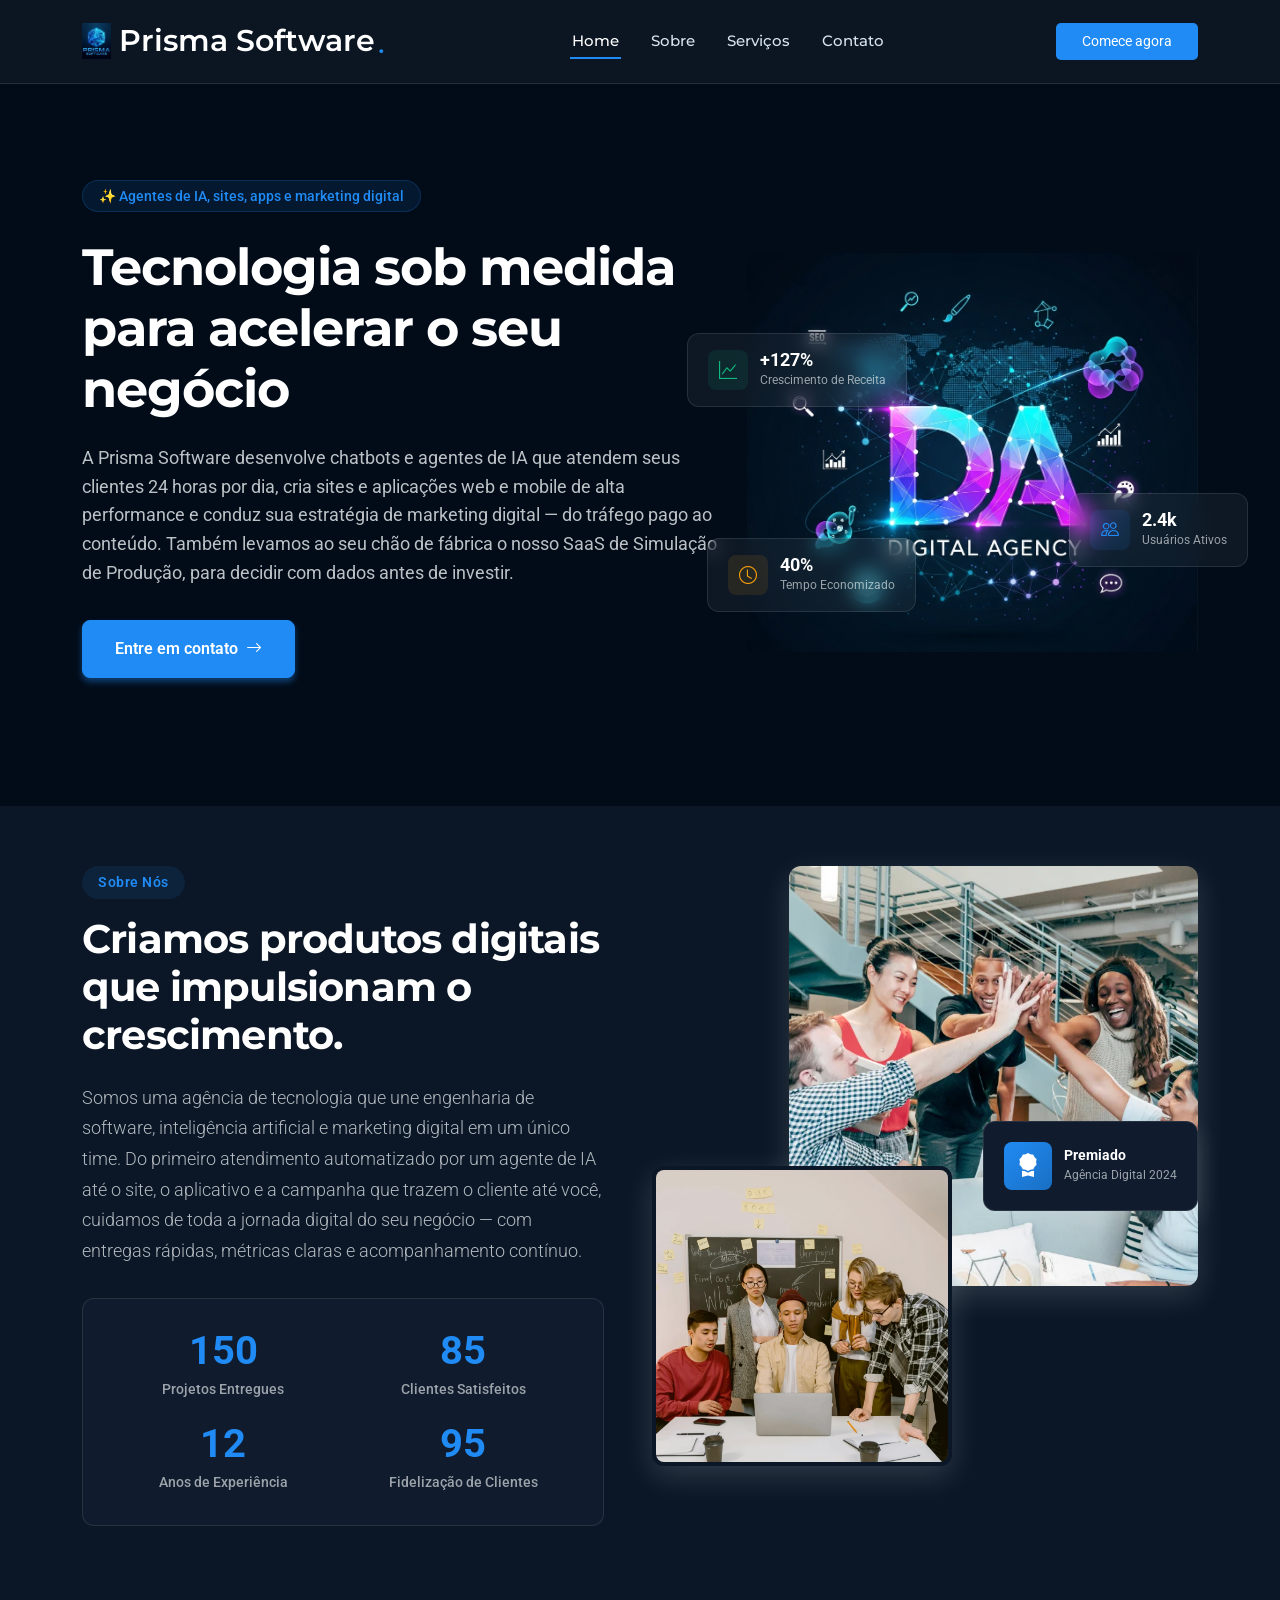
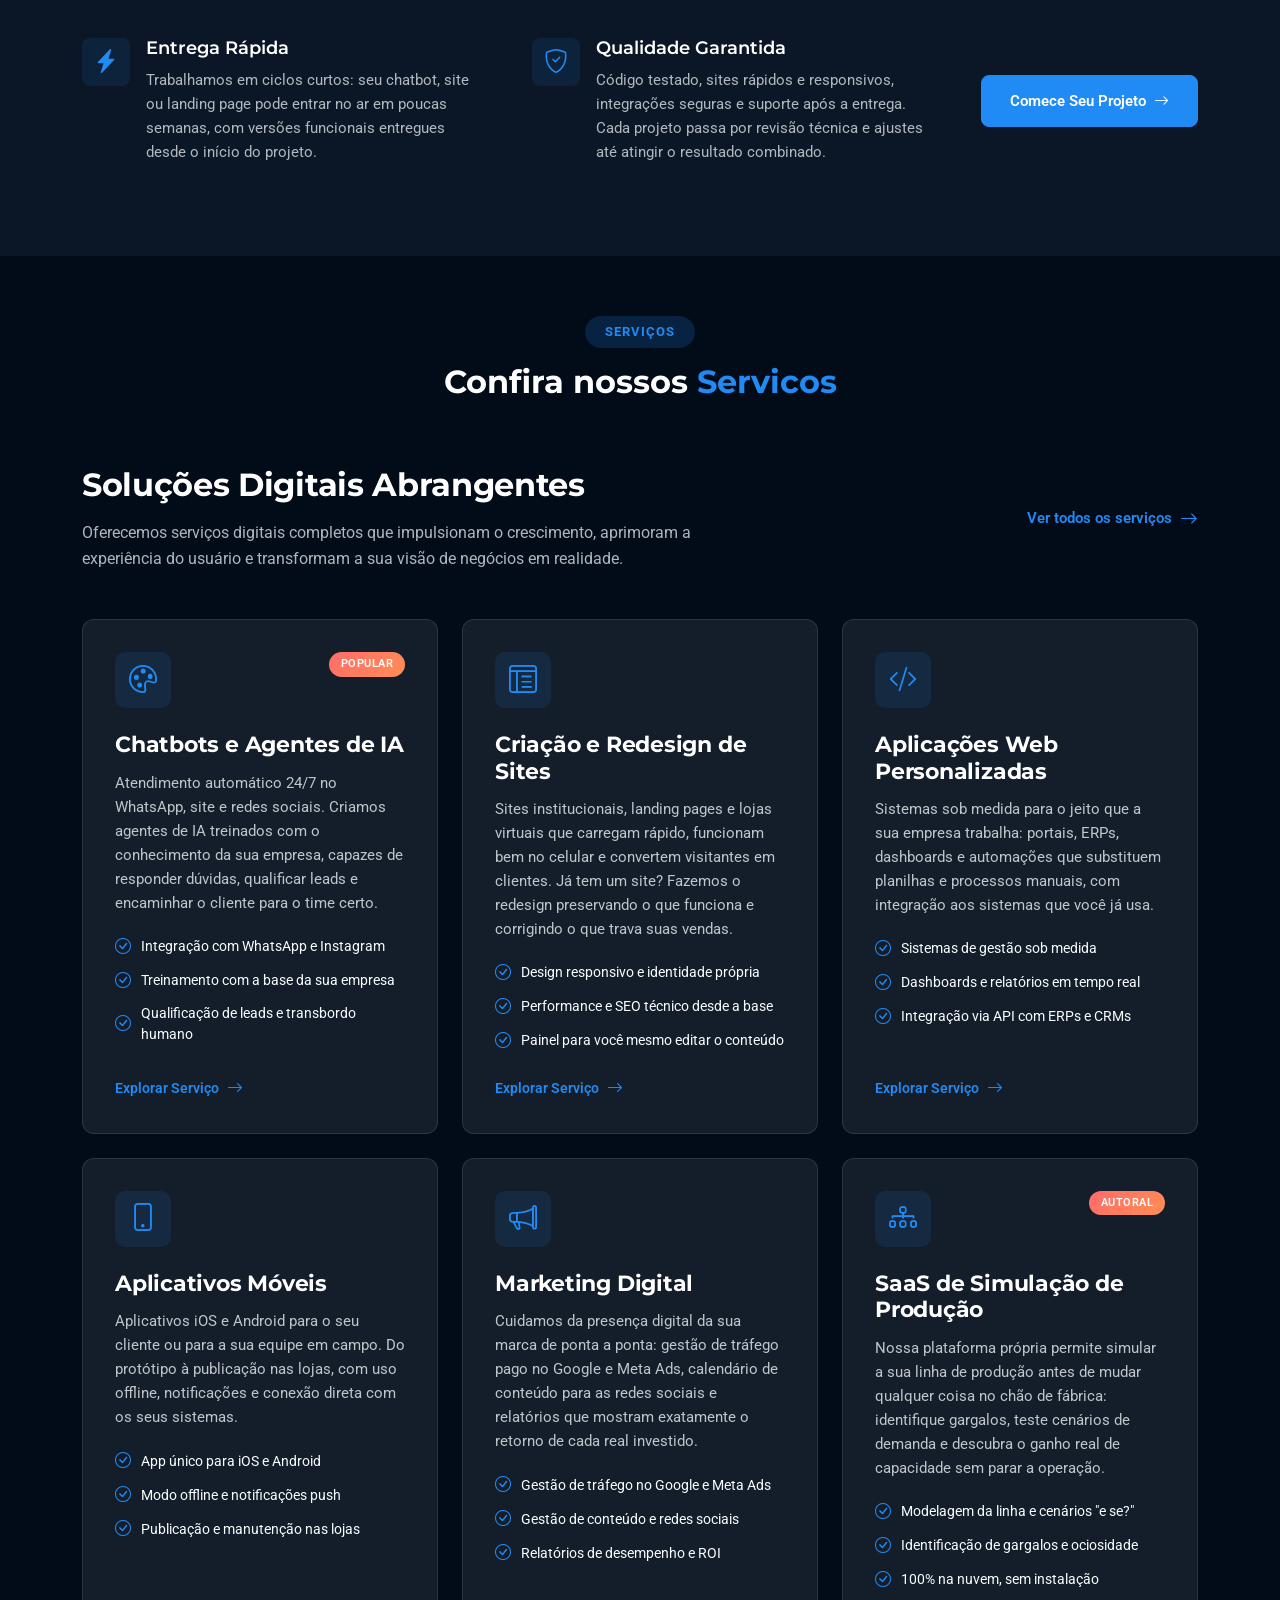
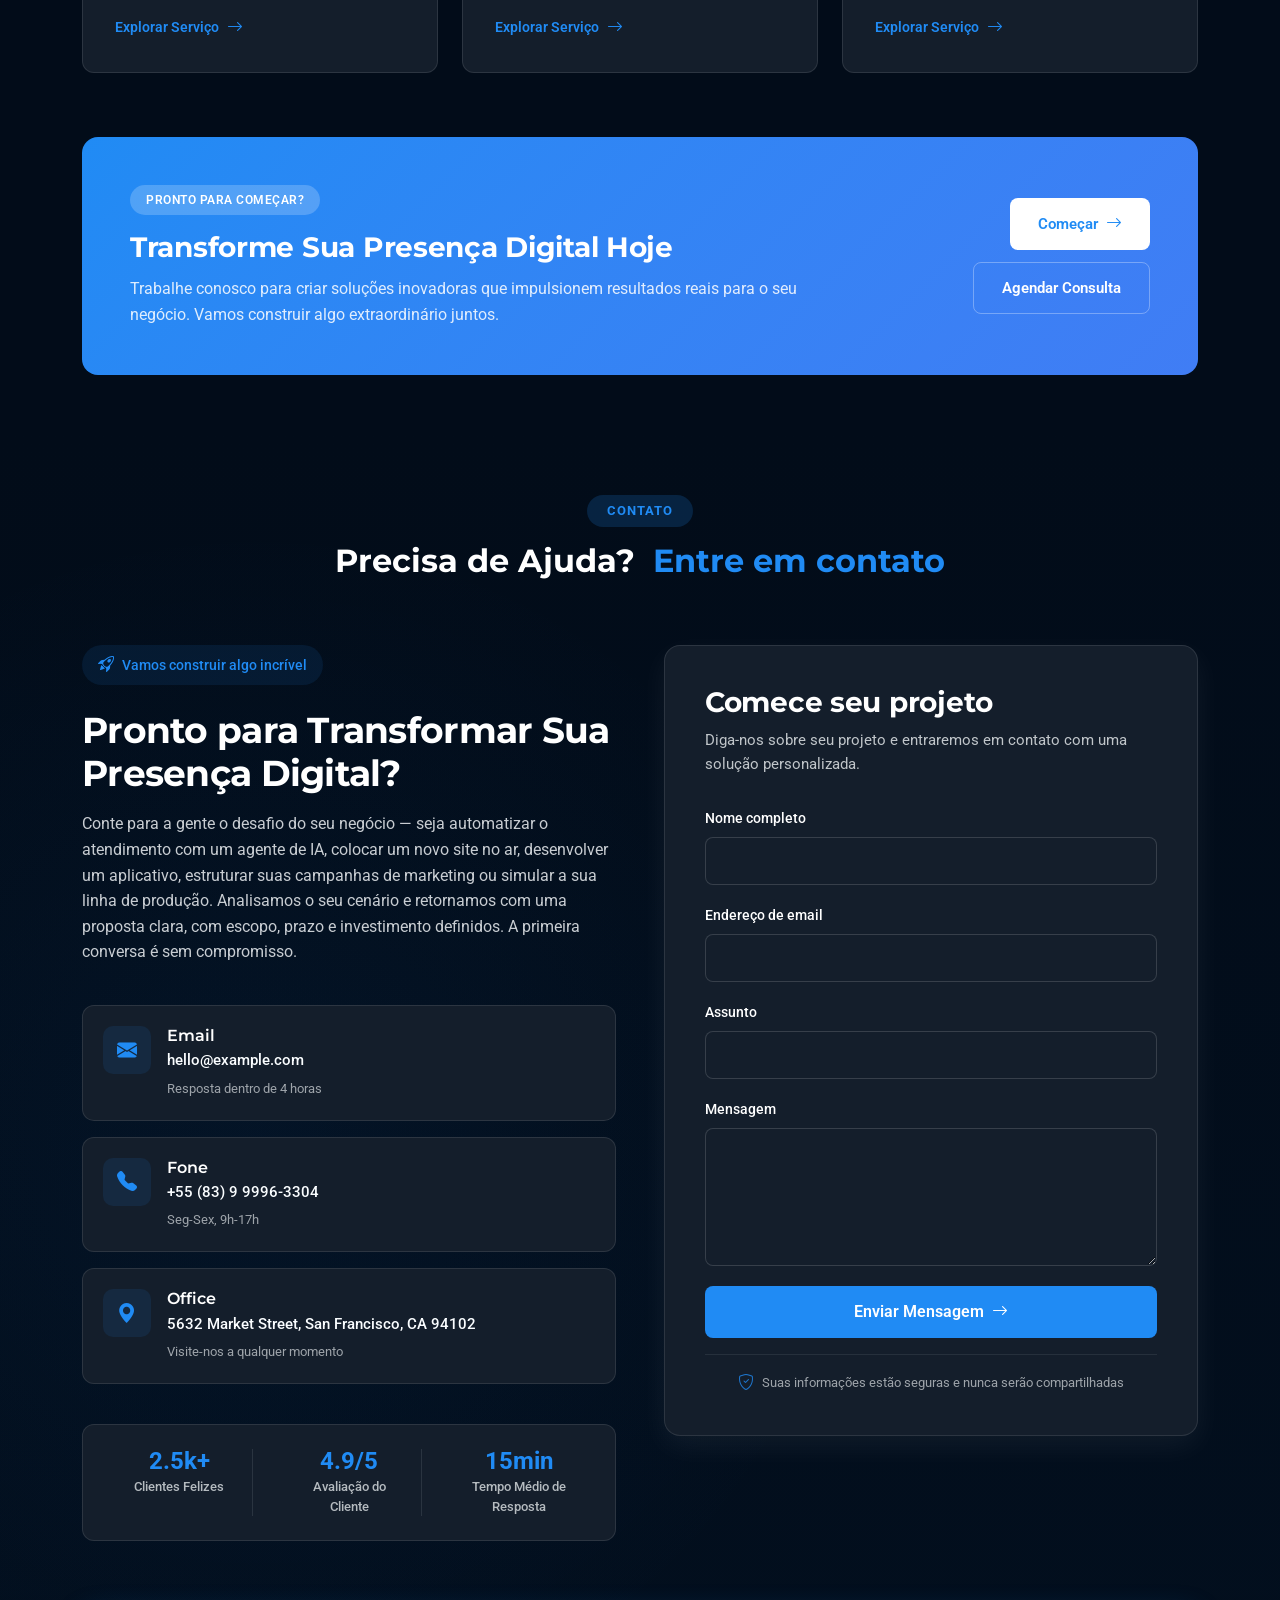
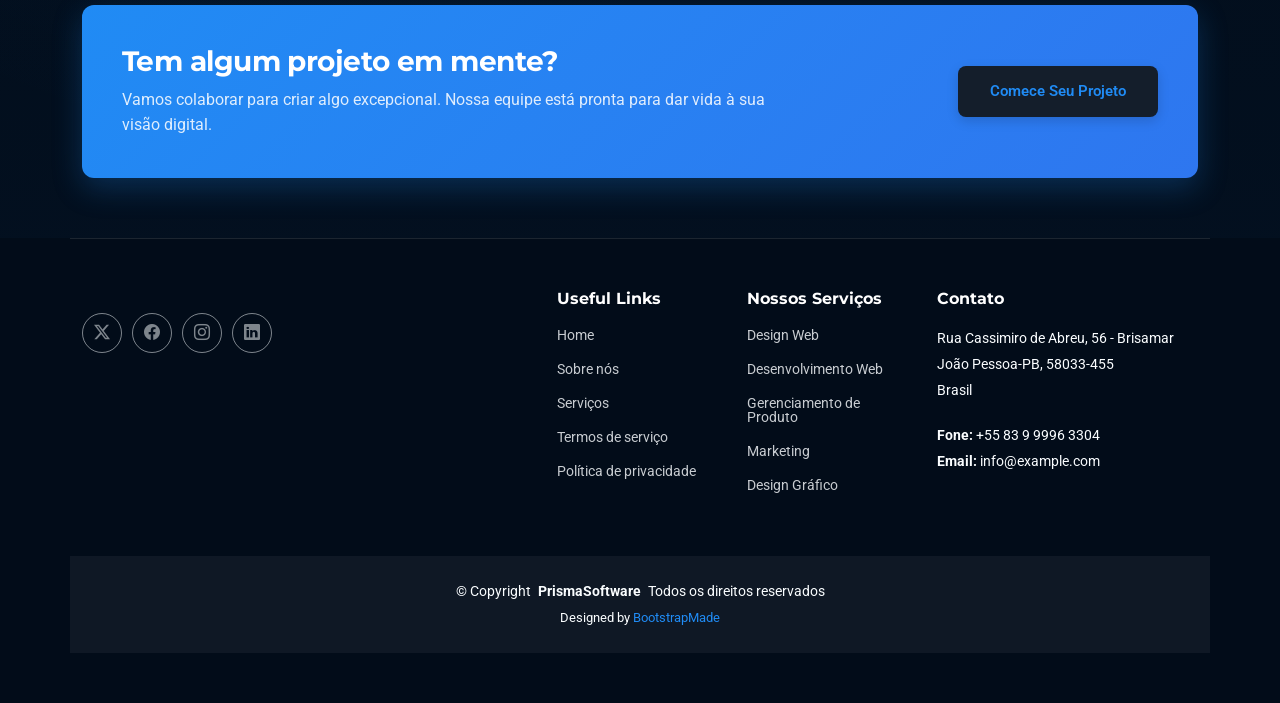
==== commit bbbc89b8: "Inclusao da pagina de criacao de sites e correcao do endereco." ====
--- a/index.html
+++ b/index.html
@@ -295,7 +295,7 @@
                 <li><i class="bi bi-check-circle"></i> Performance e SEO técnico desde a base</li>
                 <li><i class="bi bi-check-circle"></i> Painel para você mesmo editar o conteúdo</li>
               </ul>
-              <a href="#contact" class="service-cta">
+              <a href="criacao-de-sites.html" class="service-cta">
                 <span>Explorar Serviço</span>
                 <i class="bi bi-arrow-right"></i>
               </a>
@@ -591,10 +591,10 @@
 
         <div class="col-lg-3 col-md-12 footer-contact text-center text-md-start">
           <h4>Contato</h4>
-          <p>A108 Adam Street</p>
-          <p>New York, NY 535022</p>
-          <p>United States</p>
-          <p class="mt-4"><strong>Phone:</strong> <span>+1 5589 55488 55</span></p>
+          <p>Rua Cassimiro de Abreu, 56 - Brisamar</p>
+          <p>João Pessoa-PB, 58033-455</p>
+          <p>Brasil</p>
+          <p class="mt-4"><strong>Fone:</strong> <span>+55 83 9 9996 3304</span></p>
           <p><strong>Email:</strong> <span><a href="/cdn-cgi/l/email-protection" class="__cf_email__" data-cfemail="721b1c141d32170a131f021e175c111d1f">[email&nbsp;protected]</a></span></p>
         </div>
 
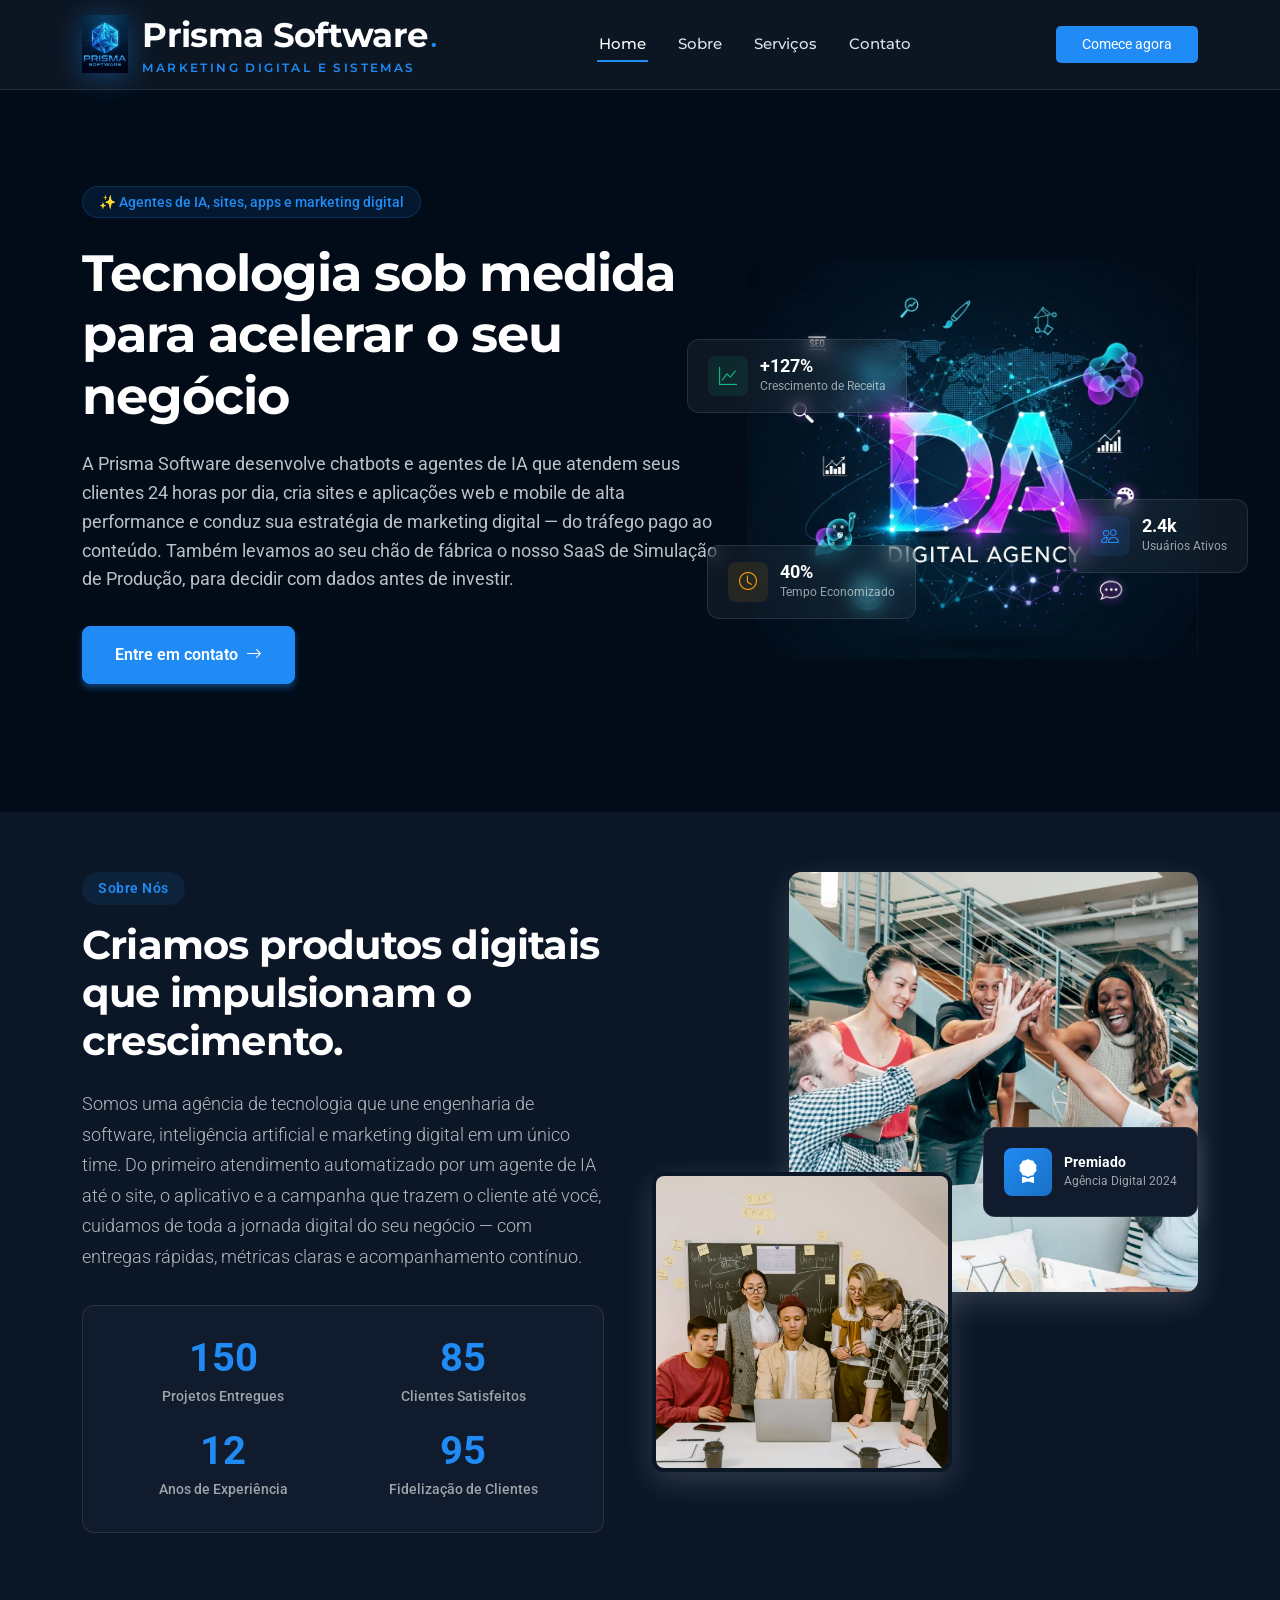
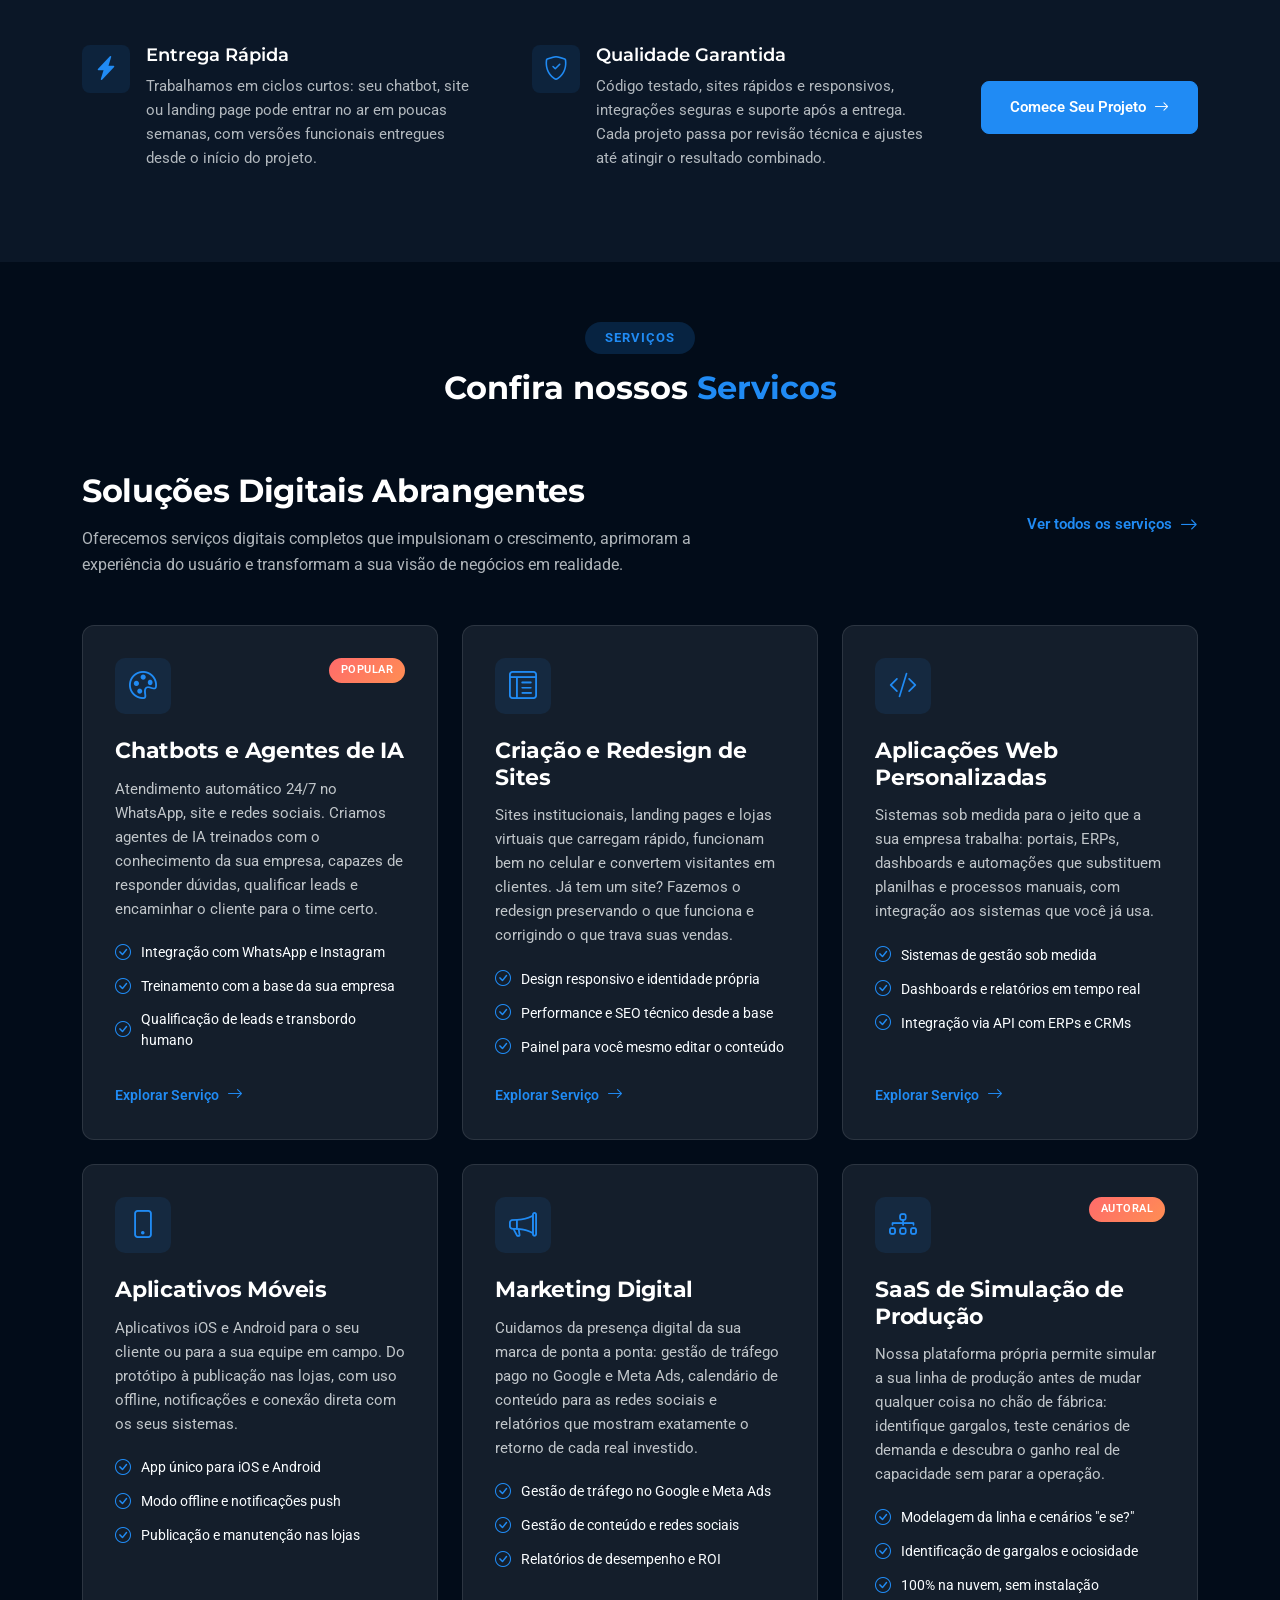
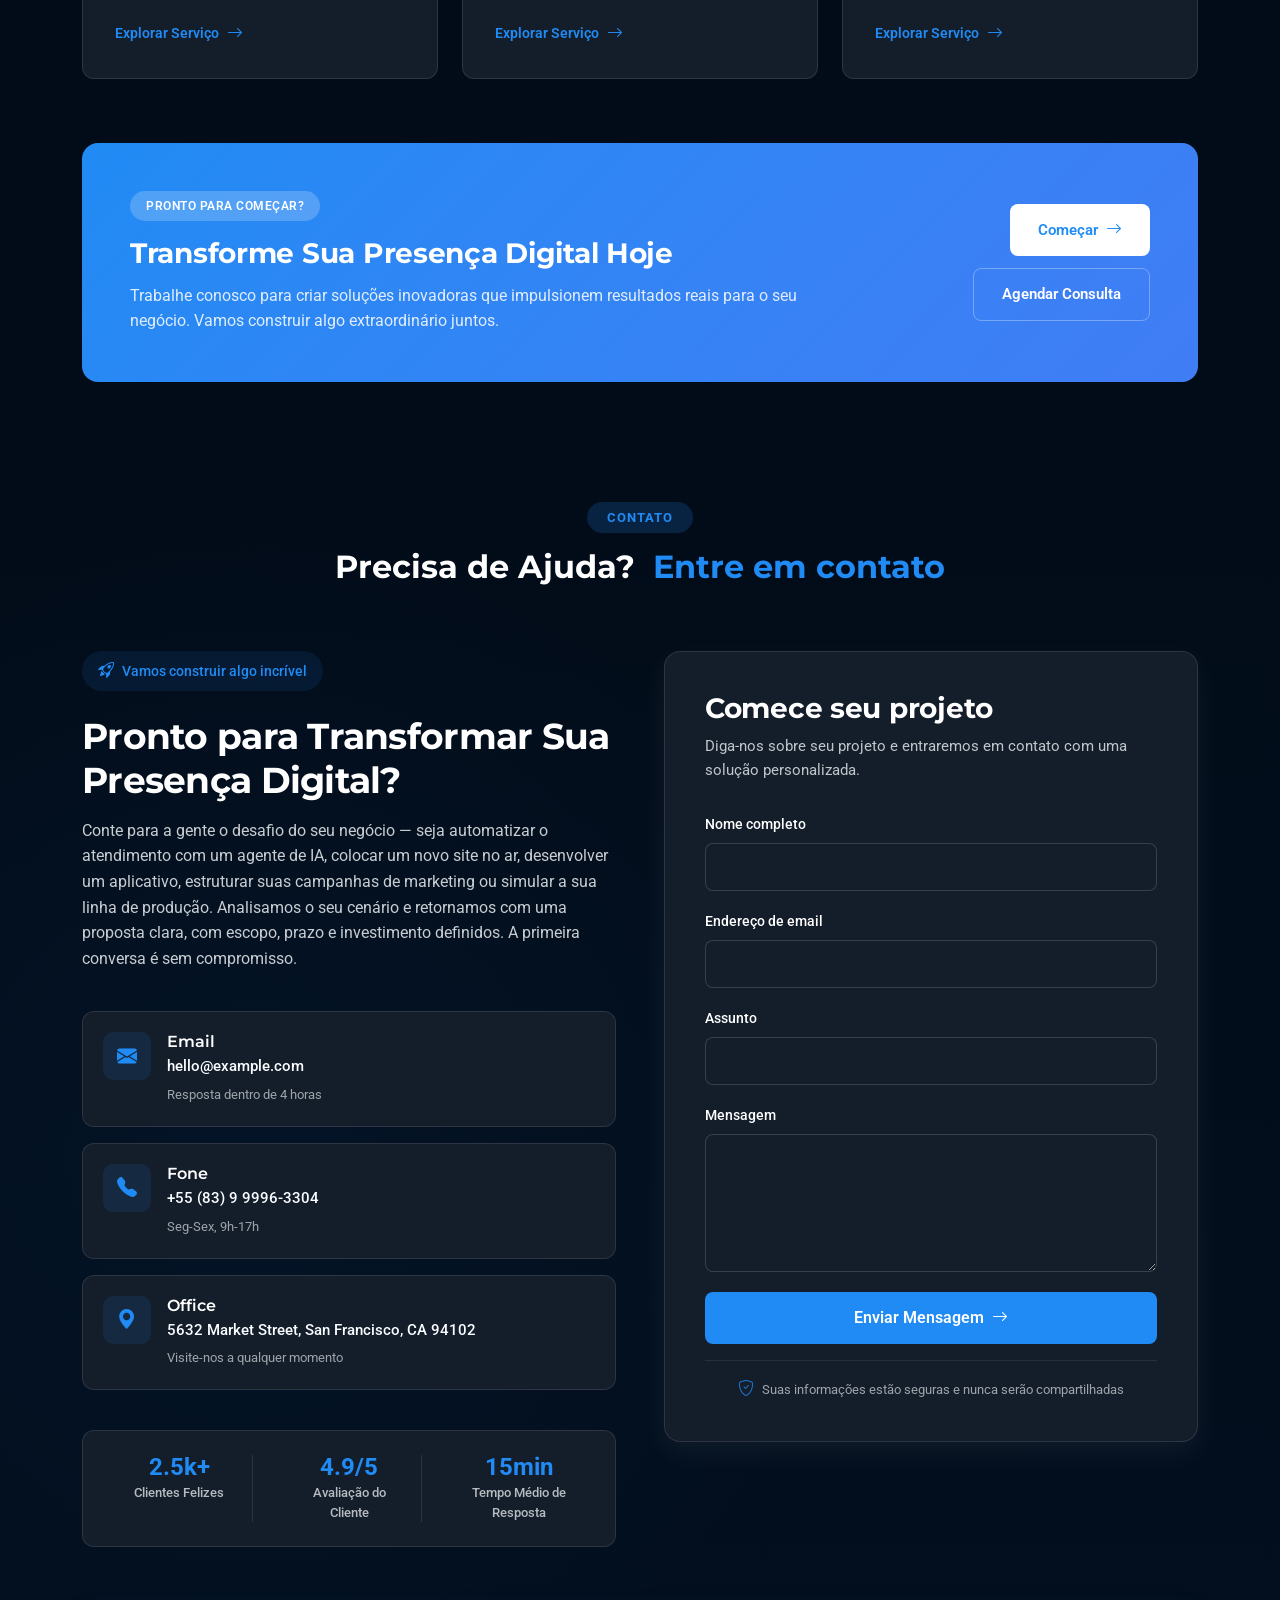
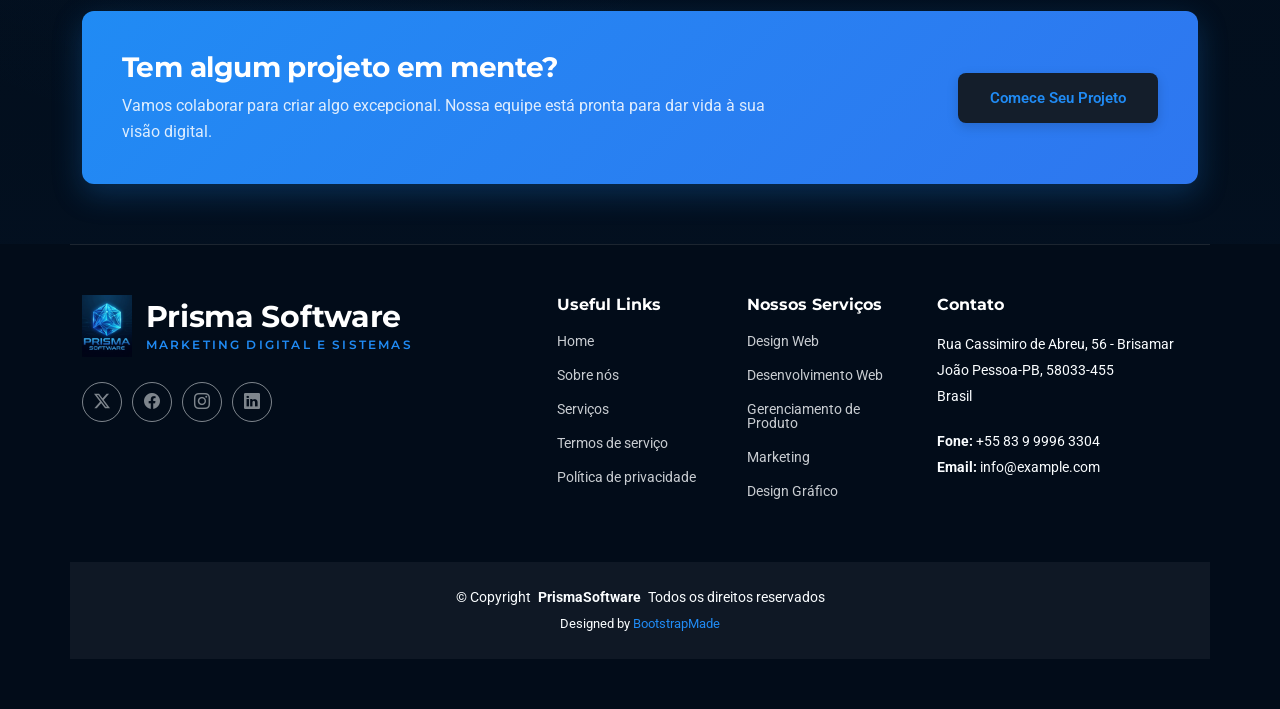
==== commit f6506b00: "Inclusao das demais paginas de servicos" ====
--- a/index.html
+++ b/index.html
@@ -40,9 +40,11 @@
     <div class="container position-relative d-flex align-items-center justify-content-between">
 
       <a href="index.html" class="logo d-flex align-items-center me-auto me-xl-0">
-        <!-- Uncomment the line below if you also wish to use an image logo -->
-        <img src="images/logo.webp" alt="">
-        <h1 class="sitename">Prisma Software</h1><span>.</span>
+        <img src="images/logo.webp" alt="Prisma Software">
+        <div class="logo-text">
+          <div class="logo-name"><h1 class="sitename">Prisma Software</h1><span class="dot">.</span></div>
+          <div class="logo-tagline">Marketing Digital e Sistemas</div>
+        </div>
       </a>
 
       <nav id="navmenu" class="navmenu">
@@ -274,7 +276,7 @@
                 <li><i class="bi bi-check-circle"></i> Treinamento com a base da sua empresa</li>
                 <li><i class="bi bi-check-circle"></i> Qualificação de leads e transbordo humano</li>
               </ul>
-              <a href="#contact" class="service-cta">
+              <a href="chatbots-ia.html" class="service-cta">
                 <span>Explorar Serviço</span>
                 <i class="bi bi-arrow-right"></i>
               </a>
@@ -316,7 +318,7 @@
                 <li><i class="bi bi-check-circle"></i> Dashboards e relatórios em tempo real</li>
                 <li><i class="bi bi-check-circle"></i> Integração via API com ERPs e CRMs</li>
               </ul>
-              <a href="#contact" class="service-cta">
+              <a href="aplicacoes-web.html" class="service-cta">
                 <span>Explorar Serviço</span>
                 <i class="bi bi-arrow-right"></i>
               </a>
@@ -337,7 +339,7 @@
                 <li><i class="bi bi-check-circle"></i> Modo offline e notificações push</li>
                 <li><i class="bi bi-check-circle"></i> Publicação e manutenção nas lojas</li>
               </ul>
-              <a href="#contact" class="service-cta">
+              <a href="apps-moveis.html" class="service-cta">
                 <span>Explorar Serviço</span>
                 <i class="bi bi-arrow-right"></i>
               </a>
@@ -358,7 +360,7 @@
                 <li><i class="bi bi-check-circle"></i> Gestão de conteúdo e redes sociais</li>
                 <li><i class="bi bi-check-circle"></i> Relatórios de desempenho e ROI</li>
               </ul>
-              <a href="#contact" class="service-cta">
+              <a href="marketing-digital.html" class="service-cta">
                 <span>Explorar Serviço</span>
                 <i class="bi bi-arrow-right"></i>
               </a>
@@ -559,6 +561,13 @@
     <div class="container footer-top">
       <div class="row gy-4">
         <div class="col-lg-5 col-md-12 footer-about">
+          <a href="index.html" class="logo d-flex align-items-center">
+            <img src="images/logo.webp" alt="Prisma Software">
+            <span class="logo-text">
+              <span class="sitename">Prisma Software</span>
+              <span class="logo-tagline">Marketing Digital e Sistemas</span>
+            </span>
+          </a>
           <div class="social-links d-flex mt-4">
             <a href=""><i class="bi bi-twitter-x"></i></a>
             <a href=""><i class="bi bi-facebook"></i></a>
--- a/css/main.css
+++ b/css/main.css
@@ -157,24 +157,122 @@
 
 .header .logo {
   line-height: 1;
+  gap: 14px;
 }
 
 .header .logo img {
-  max-height: 36px;
-  margin-right: 8px;
+  max-height: 58px;
+  margin-right: 0;
+  transition: max-height 0.4s ease, filter 0.4s ease;
+  filter: drop-shadow(0 4px 14px color-mix(in srgb, var(--accent-color), transparent 62%));
+}
+
+.header .logo:hover img {
+  filter: drop-shadow(0 4px 20px color-mix(in srgb, var(--accent-color), transparent 42%));
+}
+
+.header .logo .logo-text {
+  display: flex;
+  flex-direction: column;
+  justify-content: center;
+}
+
+.header .logo .logo-name {
+  display: flex;
+  align-items: baseline;
 }
 
 .header .logo h1 {
-  font-size: 30px;
+  font-size: 34px;
   margin: 0;
+  font-weight: 700;
+  letter-spacing: -0.02em;
+  color: var(--heading-color);
+  transition: font-size 0.4s ease;
+}
+
+.header .logo .dot {
+  font-size: 38px;
+  padding-left: 2px;
+  color: var(--accent-color);
+  line-height: 1;
+}
+
+.header .logo .logo-tagline {
+  display: block;
+  margin-top: 6px;
+  font-family: var(--heading-font);
+  font-size: 12px;
   font-weight: 600;
-  color: var(--heading-color);
-}
-
-.header .logo span {
-  font-size: 34px;
-  padding-left: 2px;
-  color: var(--accent-color);
+  letter-spacing: 0.2em;
+  text-transform: uppercase;
+  color: var(--accent-color);
+  white-space: nowrap;
+}
+
+/* Encolhe discretamente o cabeçalho depois da rolagem */
+.scrolled .header {
+  padding: 9px 0;
+}
+
+.scrolled .header .logo img {
+  max-height: 46px;
+}
+
+.scrolled .header .logo h1 {
+  font-size: 28px;
+}
+
+.scrolled .header .logo .dot {
+  font-size: 31px;
+}
+
+.scrolled .header .logo .logo-tagline {
+  font-size: 11px;
+  margin-top: 4px;
+}
+
+@media (max-width: 1199px) {
+  .header .logo img {
+    max-height: 46px;
+  }
+
+  .header .logo h1 {
+    font-size: 26px;
+  }
+
+  .header .logo .dot {
+    font-size: 29px;
+  }
+
+  .header .logo .logo-tagline {
+    font-size: 10.5px;
+    letter-spacing: 0.16em;
+  }
+}
+
+@media (max-width: 575px) {
+  .header .logo {
+    gap: 10px;
+  }
+
+  .header .logo img {
+    max-height: 40px;
+  }
+
+  .header .logo h1 {
+    font-size: 21px;
+  }
+
+  .header .logo .dot {
+    font-size: 24px;
+  }
+
+  .header .logo .logo-tagline {
+    font-size: 9px;
+    letter-spacing: 0.12em;
+    margin-top: 4px;
+  }
 }
 
 .header .btn-getstarted,
@@ -494,16 +592,47 @@
 }
 
 .footer .footer-about .logo img {
-  max-height: 40px;
-  margin-right: 6px;
-}
-
-.footer .footer-about .logo span {
+  max-height: 62px;
+  margin-right: 14px;
+}
+
+.footer .footer-about .logo .logo-text {
+  display: flex;
+  flex-direction: column;
+}
+
+.footer .footer-about .logo .sitename {
   color: var(--heading-color);
   font-size: 30px;
   font-weight: 700;
-  letter-spacing: 1px;
+  letter-spacing: -0.01em;
   font-family: var(--heading-font);
+  line-height: 1.1;
+}
+
+.footer .footer-about .logo .logo-tagline {
+  margin-top: 7px;
+  font-family: var(--heading-font);
+  font-size: 11.5px;
+  font-weight: 600;
+  letter-spacing: 0.19em;
+  text-transform: uppercase;
+  color: var(--accent-color);
+}
+
+@media (max-width: 575px) {
+  .footer .footer-about .logo img {
+    max-height: 48px;
+  }
+
+  .footer .footer-about .logo .sitename {
+    font-size: 24px;
+  }
+
+  .footer .footer-about .logo .logo-tagline {
+    font-size: 10px;
+    letter-spacing: 0.14em;
+  }
 }
 
 .footer .footer-about p {
@@ -730,7 +859,7 @@
 
   section,
   .section {
-    scroll-margin-top: 66px;
+    scroll-margin-top: 82px;
   }
 }
 
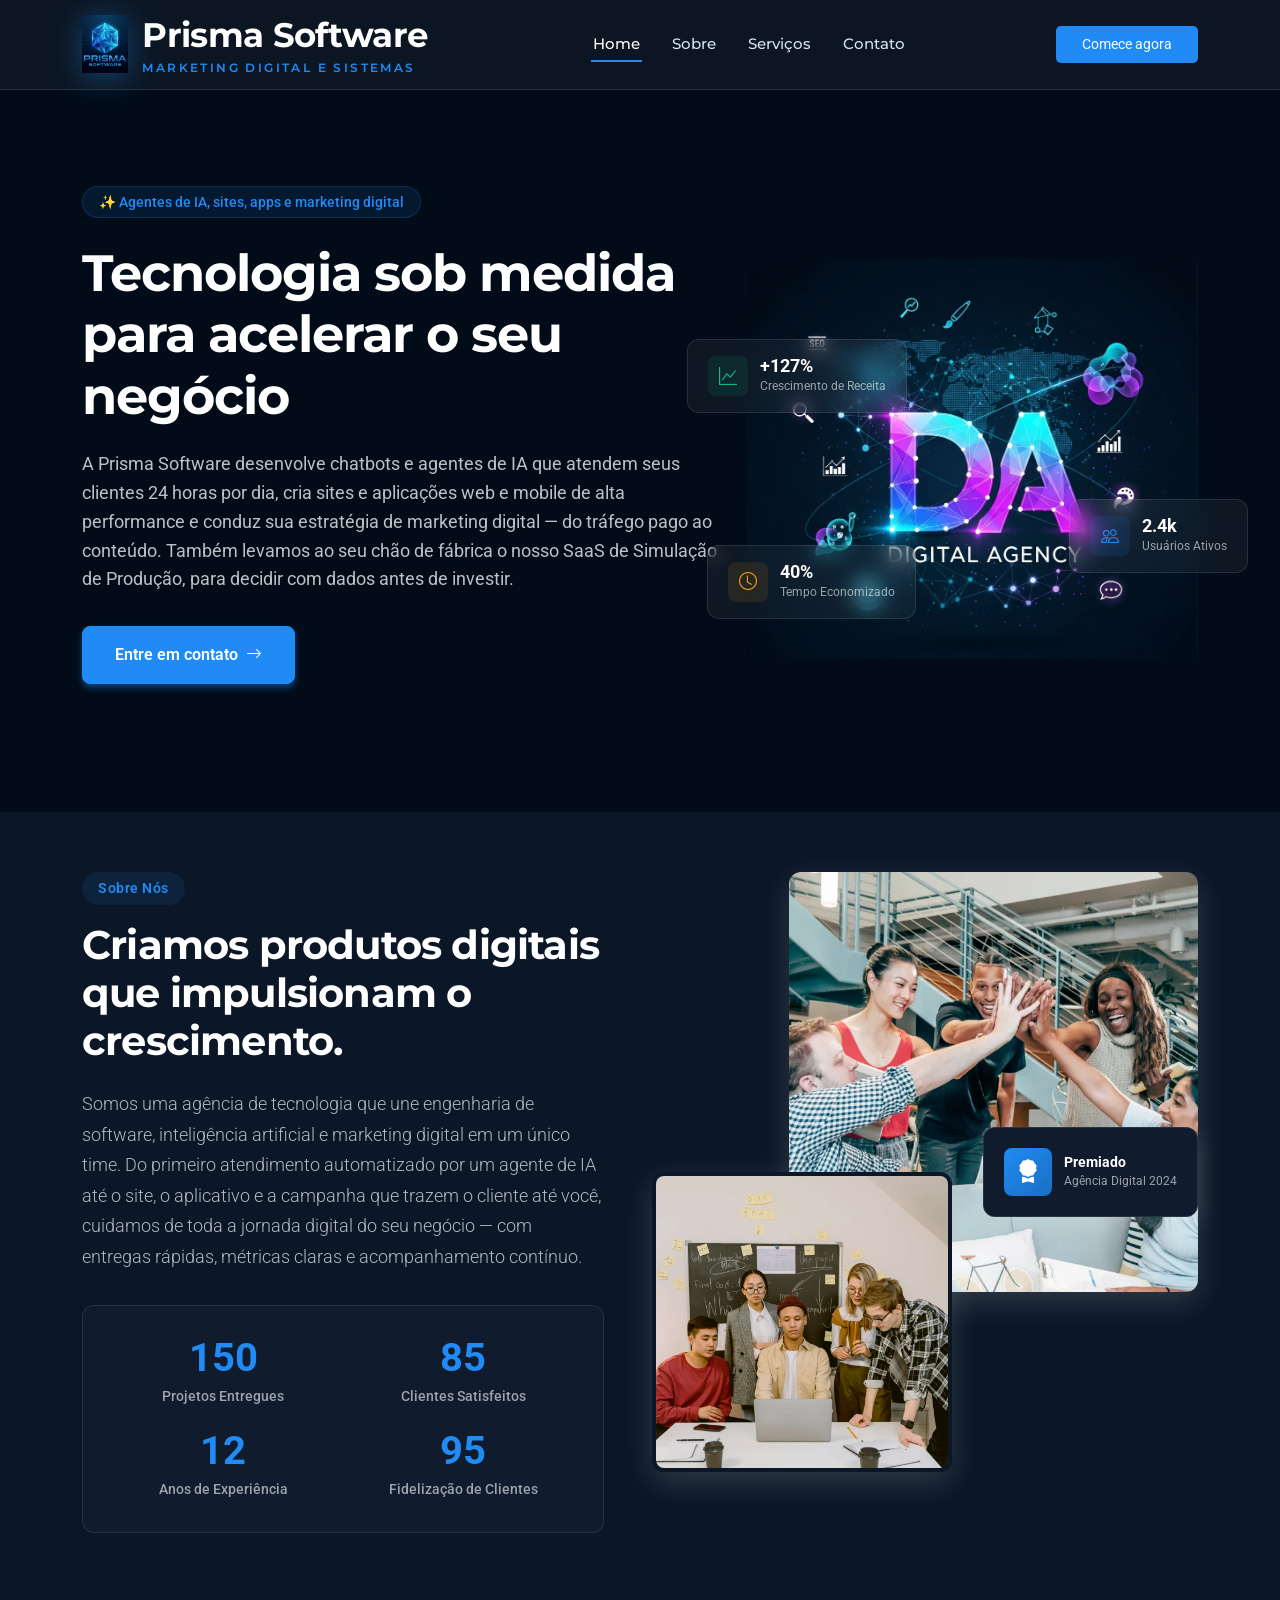
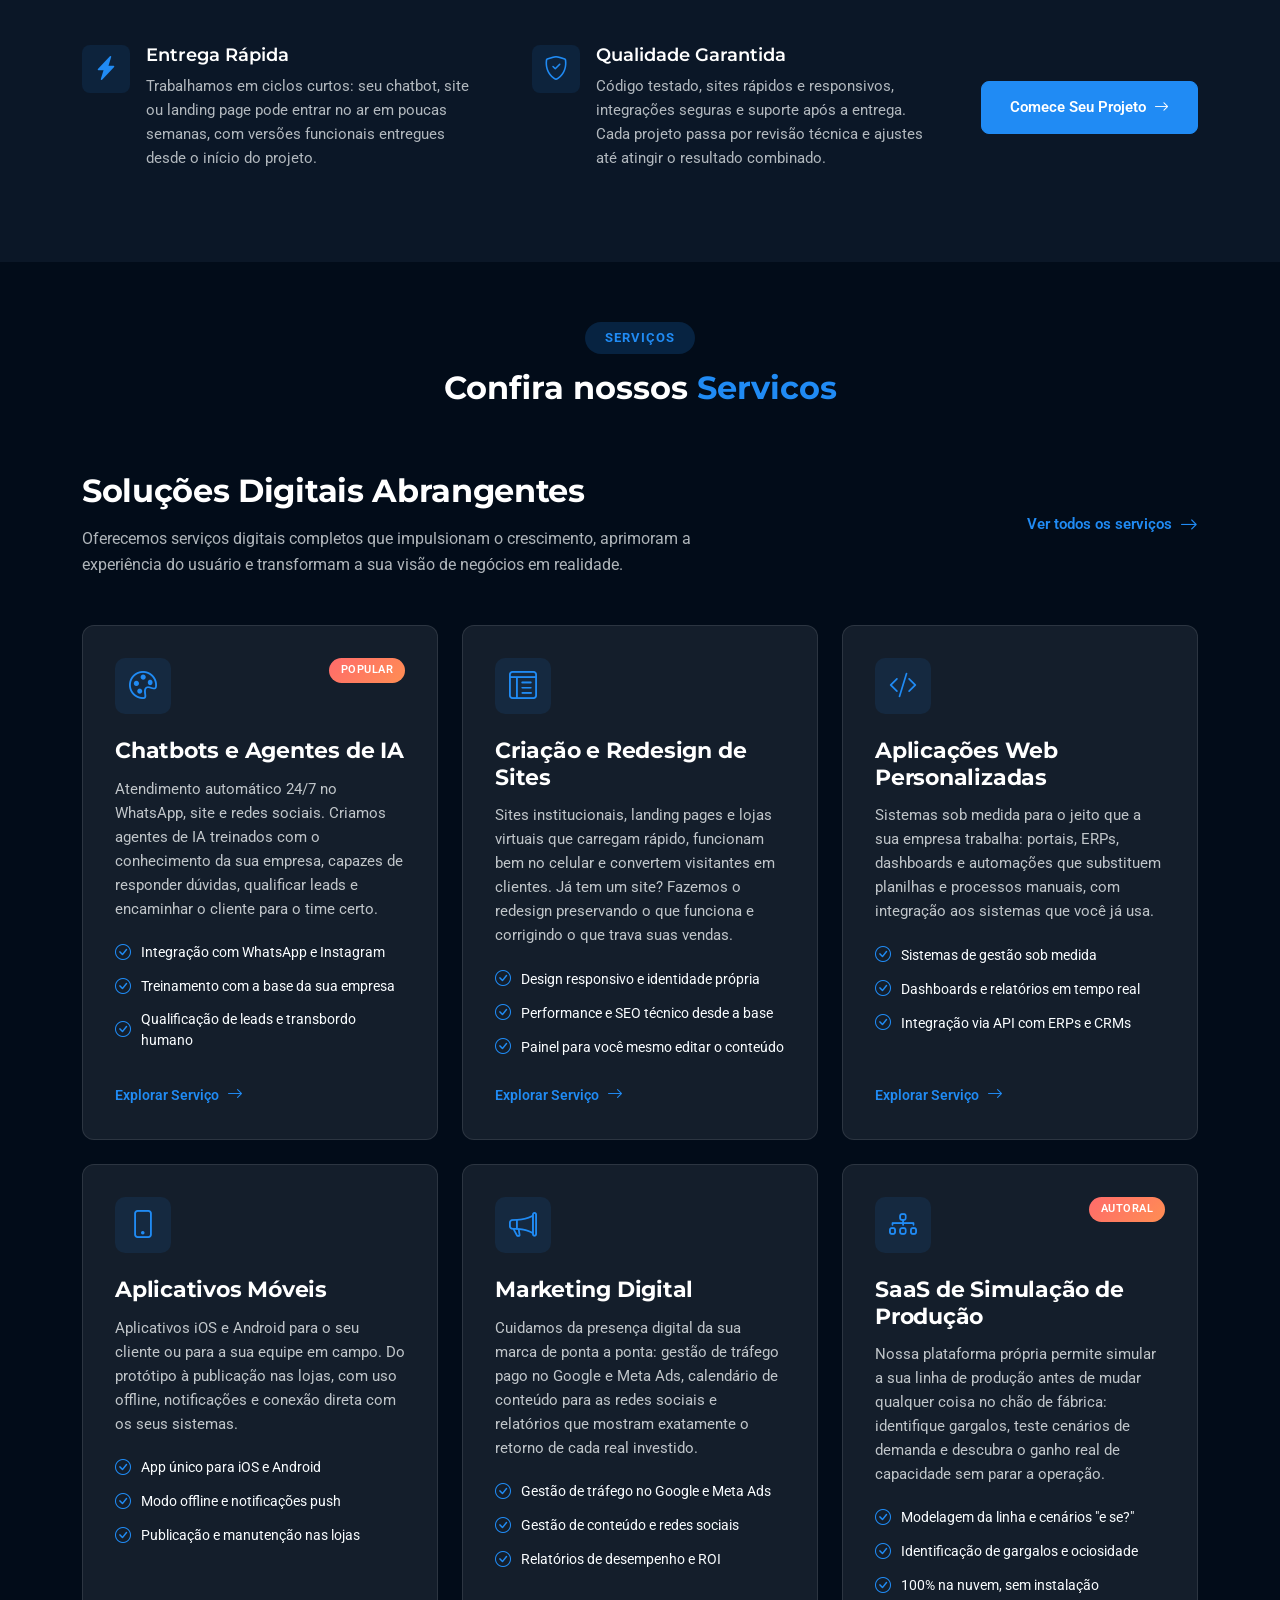
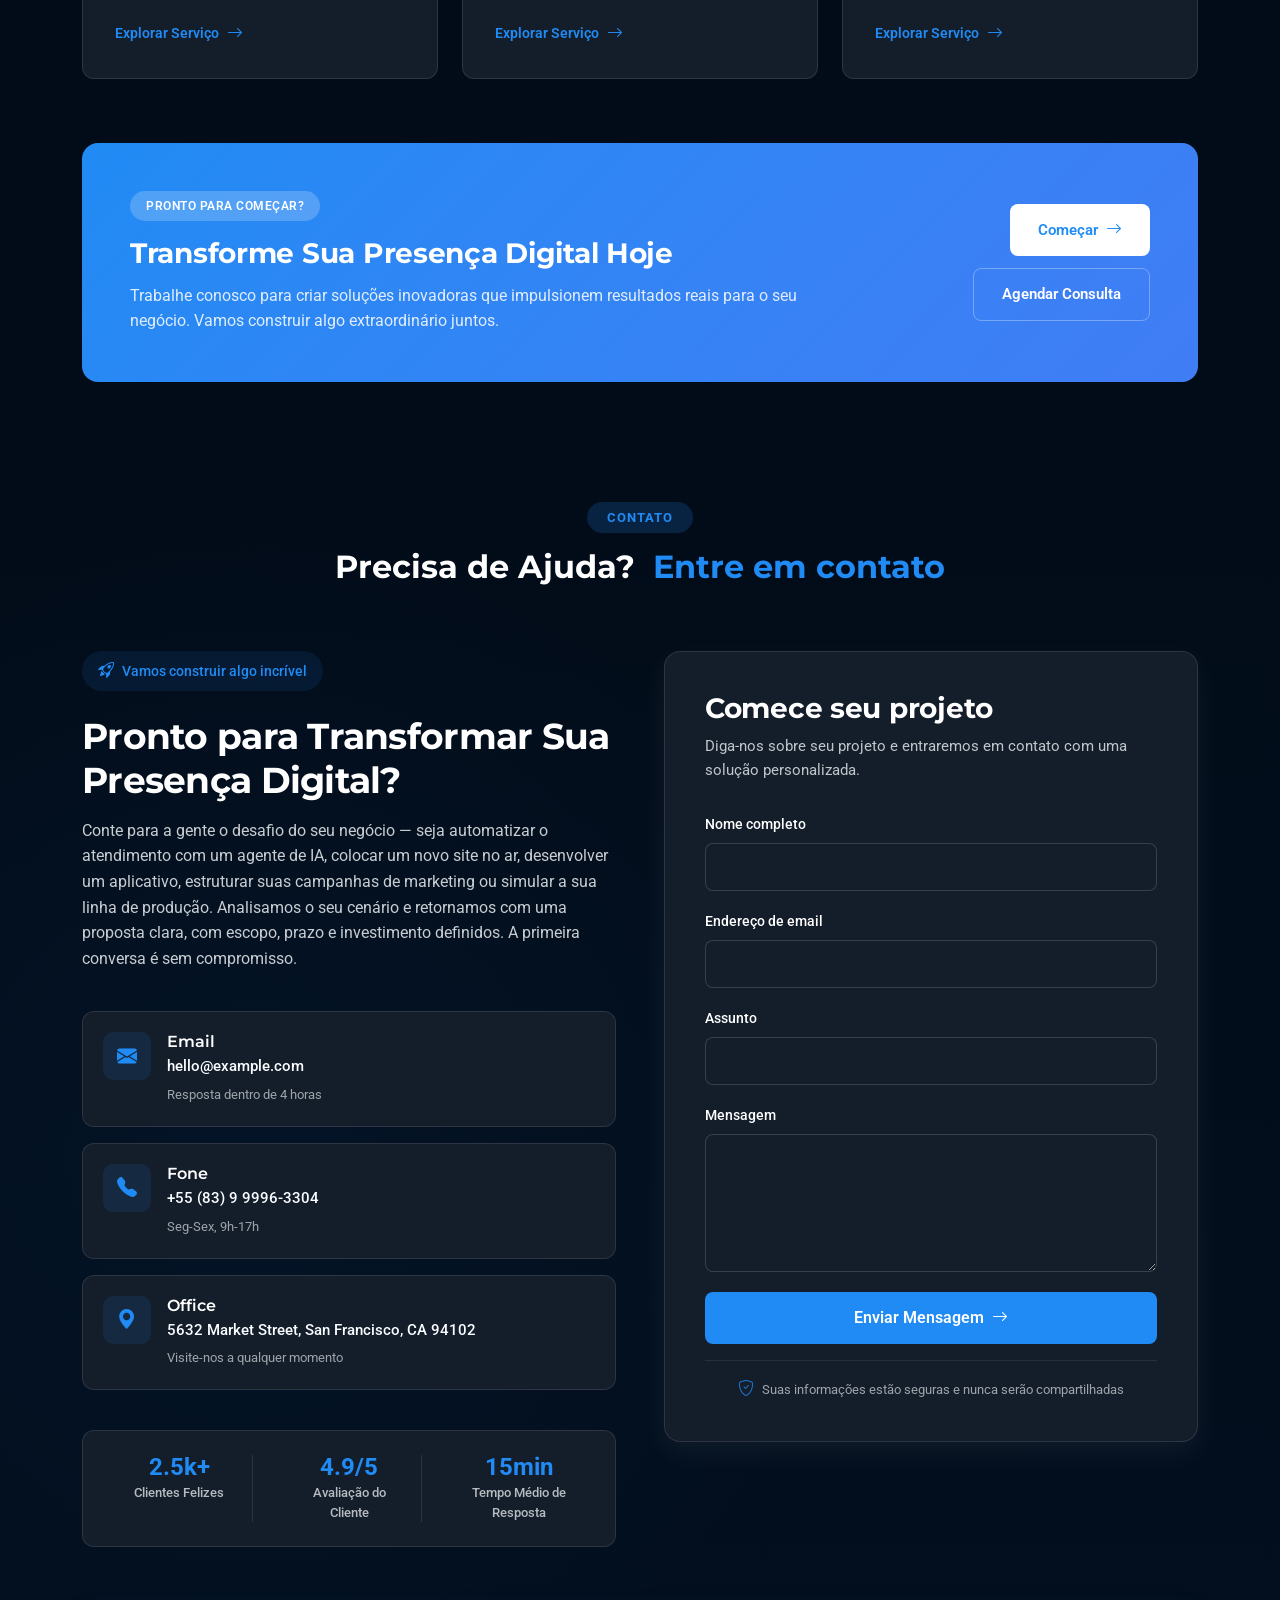
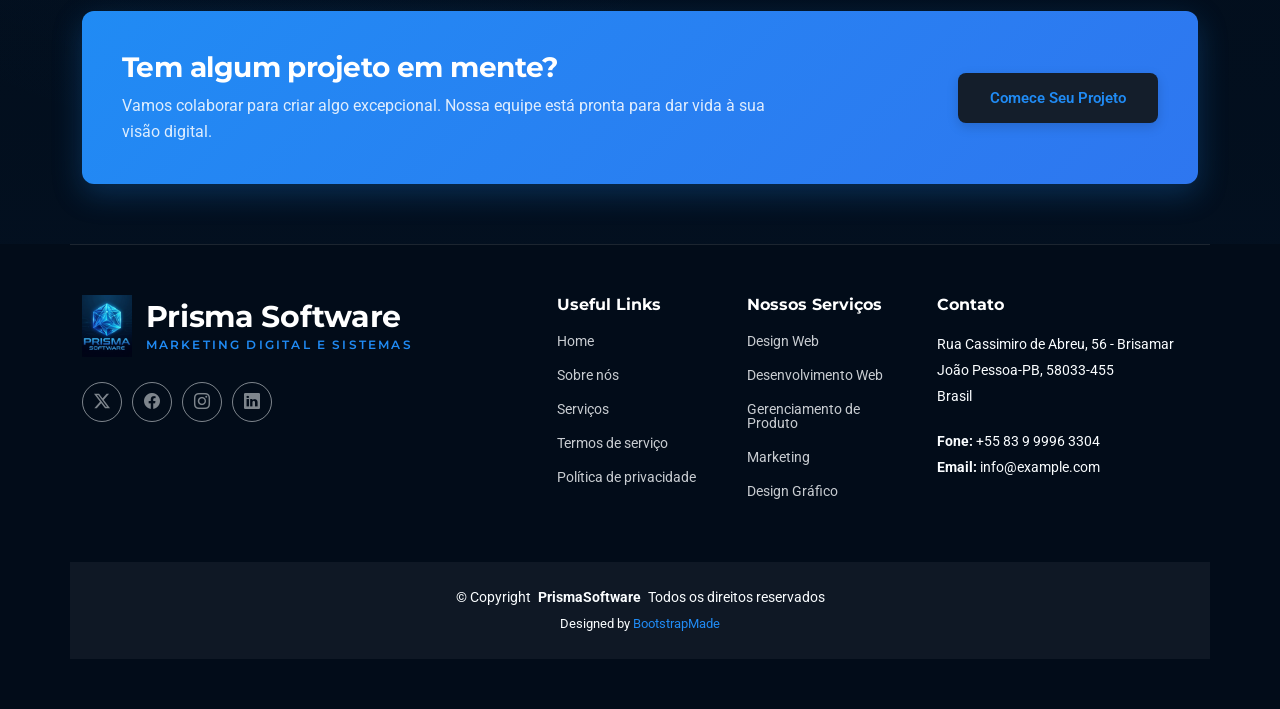
==== commit 16608466: "correcao do titulo do site" ====
--- a/index.html
+++ b/index.html
@@ -42,7 +42,7 @@
       <a href="index.html" class="logo d-flex align-items-center me-auto me-xl-0">
         <img src="images/logo.webp" alt="Prisma Software">
         <div class="logo-text">
-          <div class="logo-name"><h1 class="sitename">Prisma Software</h1><span class="dot">.</span></div>
+          <div class="logo-name"><h1 class="sitename">Prisma Software</h1></div>
           <div class="logo-tagline">Marketing Digital e Sistemas</div>
         </div>
       </a>
--- a/css/main.css
+++ b/css/main.css
@@ -180,6 +180,7 @@
 .header .logo .logo-name {
   display: flex;
   align-items: baseline;
+  white-space: nowrap;
 }
 
 .header .logo h1 {
@@ -188,14 +189,8 @@
   font-weight: 700;
   letter-spacing: -0.02em;
   color: var(--heading-color);
+  white-space: nowrap;
   transition: font-size 0.4s ease;
-}
-
-.header .logo .dot {
-  font-size: 38px;
-  padding-left: 2px;
-  color: var(--accent-color);
-  line-height: 1;
 }
 
 .header .logo .logo-tagline {
@@ -223,9 +218,6 @@
   font-size: 28px;
 }
 
-.scrolled .header .logo .dot {
-  font-size: 31px;
-}
 
 .scrolled .header .logo .logo-tagline {
   font-size: 11px;
@@ -241,9 +233,6 @@
     font-size: 26px;
   }
 
-  .header .logo .dot {
-    font-size: 29px;
-  }
 
   .header .logo .logo-tagline {
     font-size: 10.5px;
@@ -264,9 +253,6 @@
     font-size: 21px;
   }
 
-  .header .logo .dot {
-    font-size: 24px;
-  }
 
   .header .logo .logo-tagline {
     font-size: 9px;
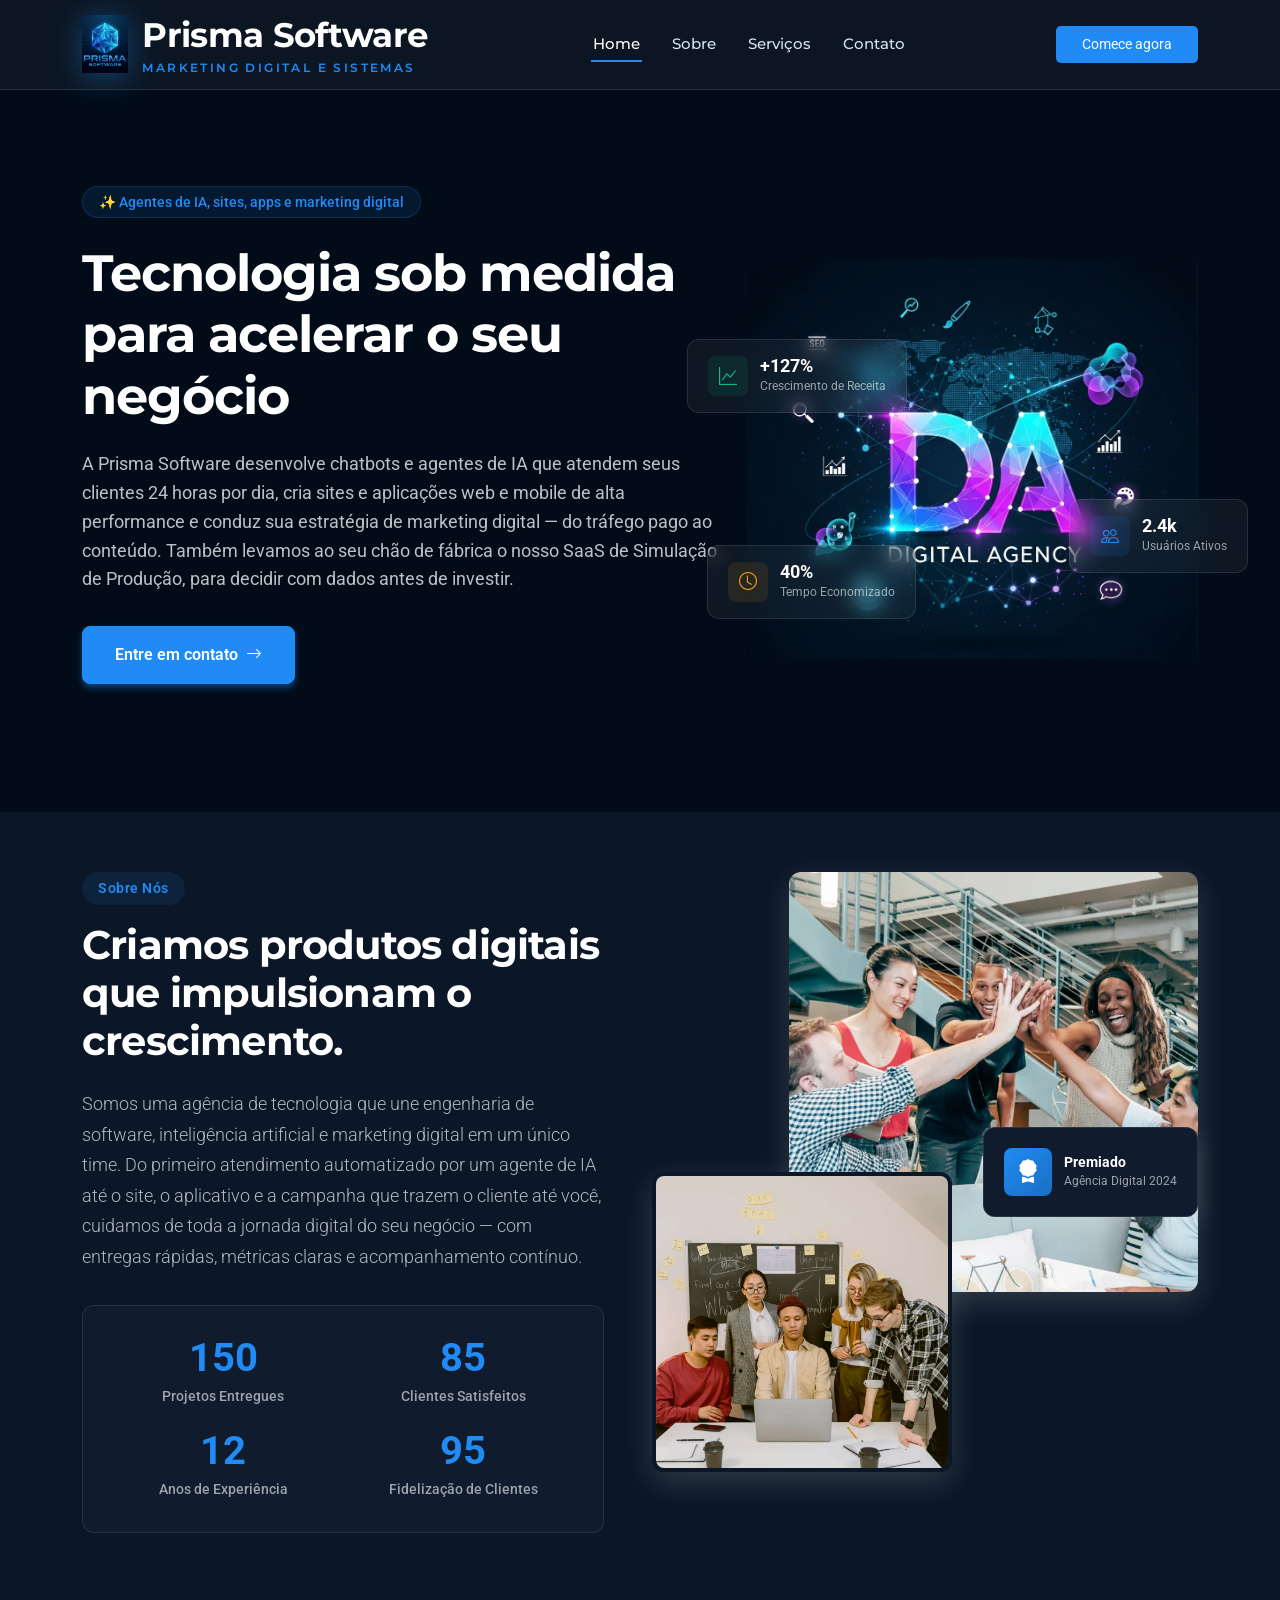
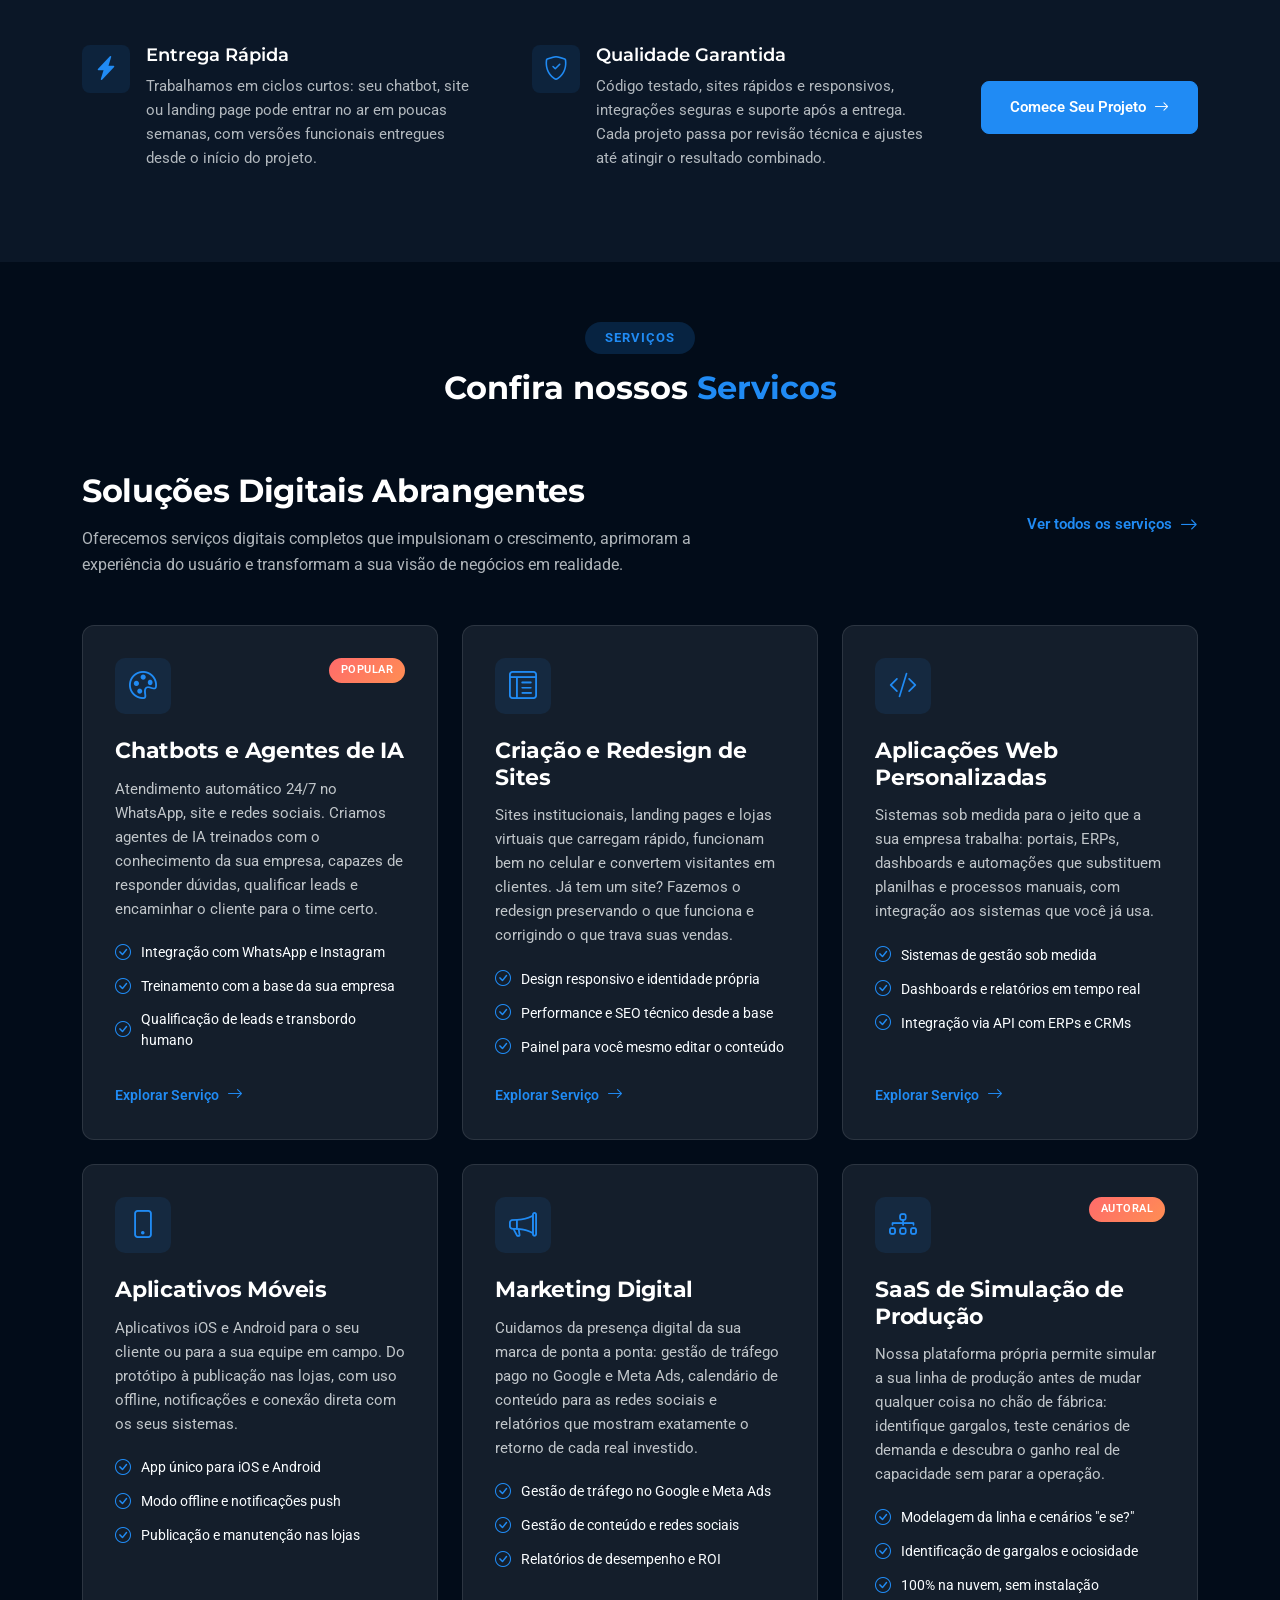
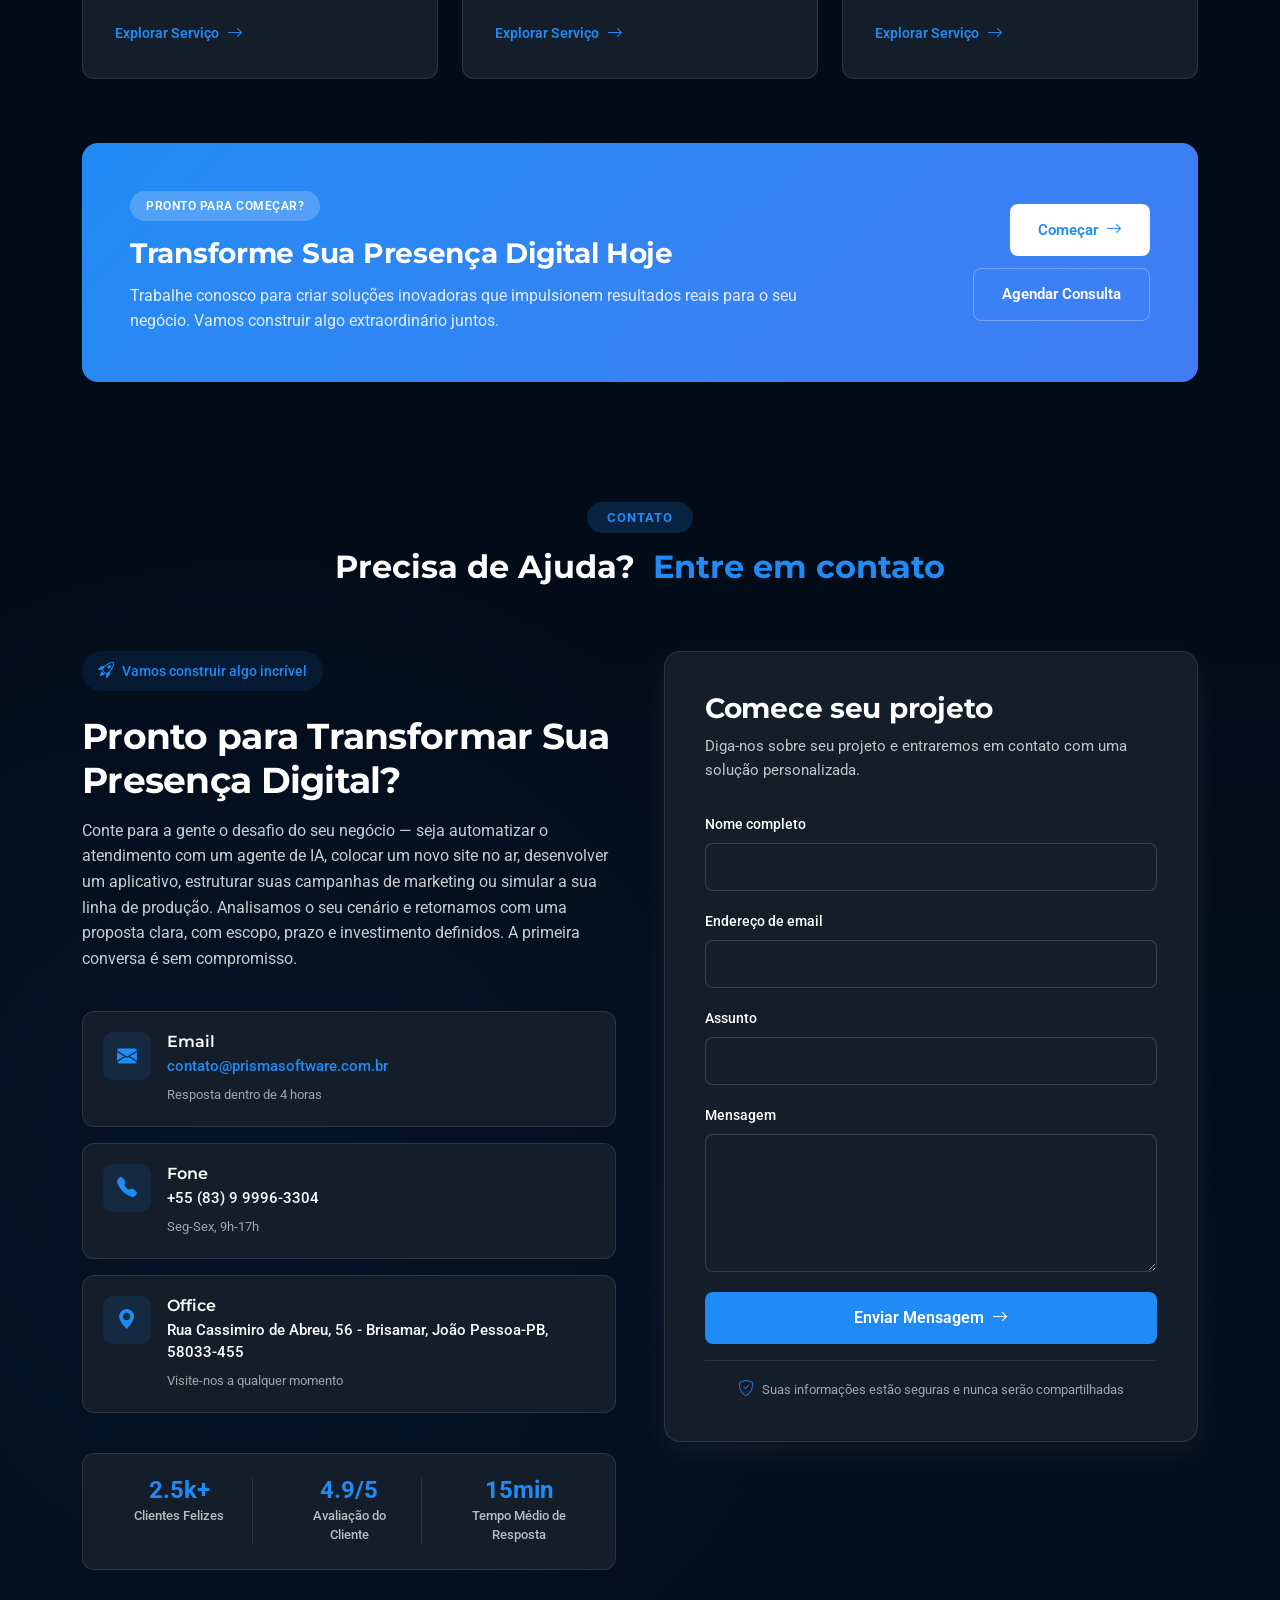
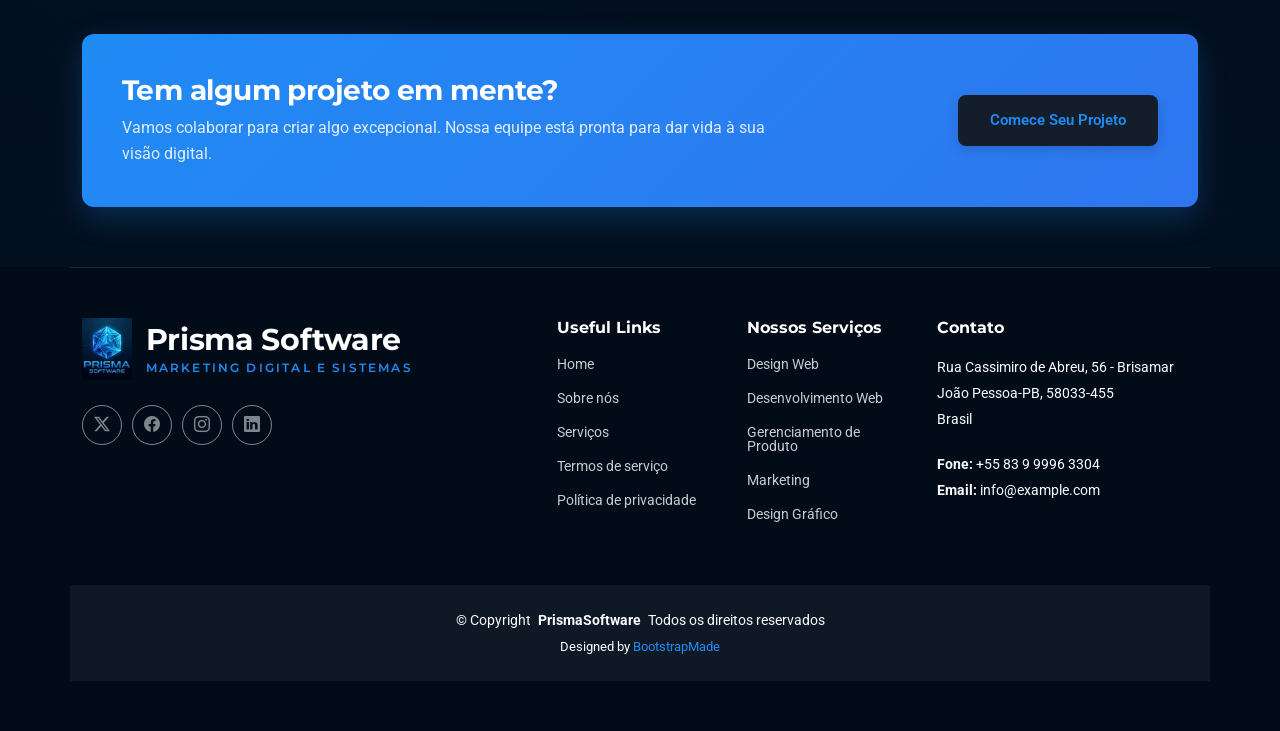
==== commit 5f732fe3: "correcao do endereco e email de contato" ====
--- a/index.html
+++ b/index.html
@@ -1,14 +1,15 @@
 <!DOCTYPE html><html lang="en"><head>
   <meta charset="utf-8">
   <meta content="width=device-width, initial-scale=1.0" name="viewport">
-  <title>Index - Prisma Software</title>
-  <meta name="description" content="">
-  <meta name="keywords" content="">
+  <title>Prisma Software — Marketing Digital e Sistemas</title>
+  <meta name="description" content="Agentes de IA, criação de sites, aplicações web e mobile sob medida e marketing digital. A Prisma Software cuida de toda a jornada digital do seu negócio.">
+  <meta name="keywords" content="marketing digital, criação de sites, chatbot, agente de IA, software sob medida, aplicativo, Prisma Software">
 
   <meta name="robots" content="noindex, nofollow">
 
   <!-- Favicons -->
-  <link href="images/favicon.png" rel="icon">
+  <link href="images/favicon.svg" rel="icon" type="image/svg+xml">
+  <link href="images/favicon.png" rel="icon" type="image/png" sizes="64x64">
   <link href="images/apple-touch-icon.png" rel="apple-touch-icon">
 
   <!-- Fonts -->
@@ -441,7 +442,7 @@
                 </div>
                 <div class="channel-info">
                   <h5>Email</h5>
-                  <p><a href="/cdn-cgi/l/email-protection" class="__cf_email__" data-cfemail="8de5e8e1e1e2cde8f5ece0fde1e8a3eee2e0">[email&nbsp;protected]</a></p>
+                  <p><a href="mailto:contato@prismasoftware.com.br">contato@prismasoftware.com.br</a></p>
                   <span class="channel-meta">Resposta dentro de 4 horas</span>
                 </div>
               </div>
@@ -463,7 +464,7 @@
                 </div>
                 <div class="channel-info">
                   <h5>Office</h5>
-                  <p>5632 Market Street, San Francisco, CA 94102</p>
+                  <p>Rua Cassimiro de Abreu, 56 - Brisamar, João Pessoa-PB, 58033-455</p>
                   <span class="channel-meta">Visite-nos a qualquer momento</span>
                 </div>
               </div>
